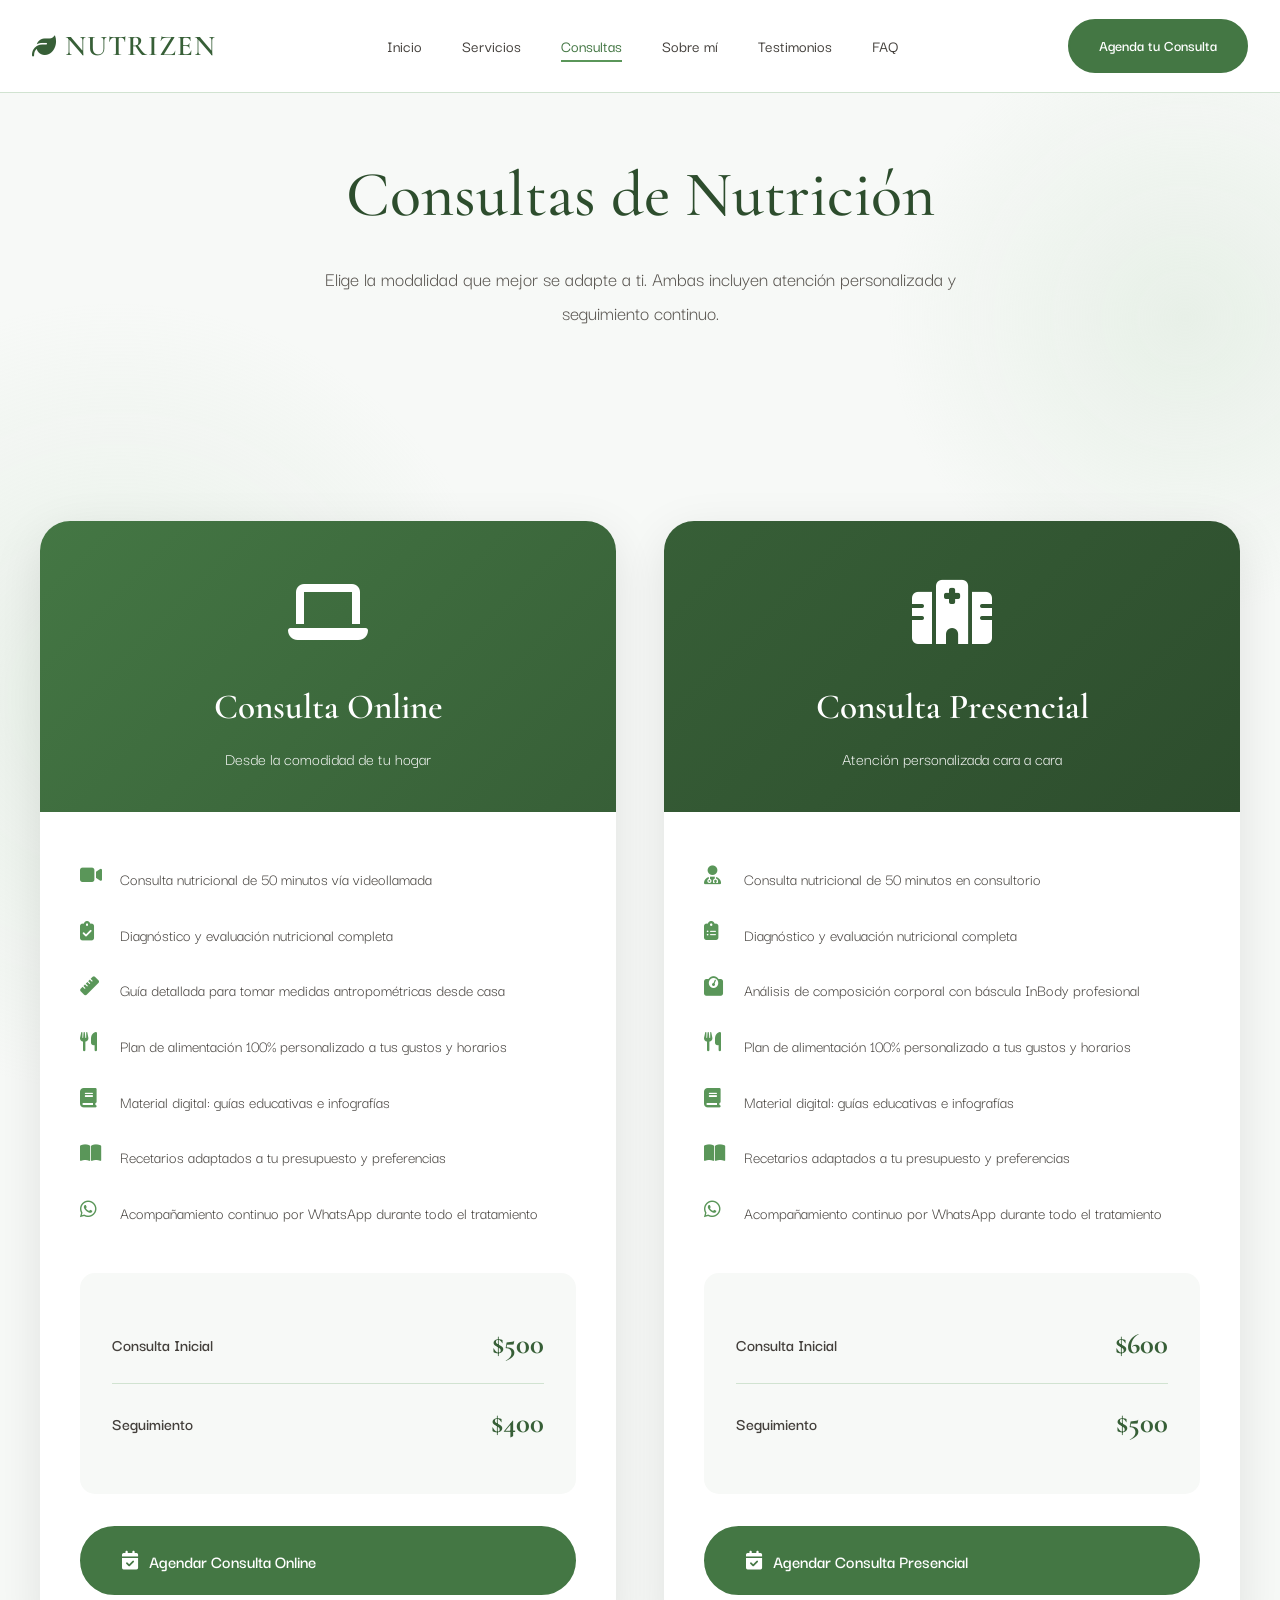
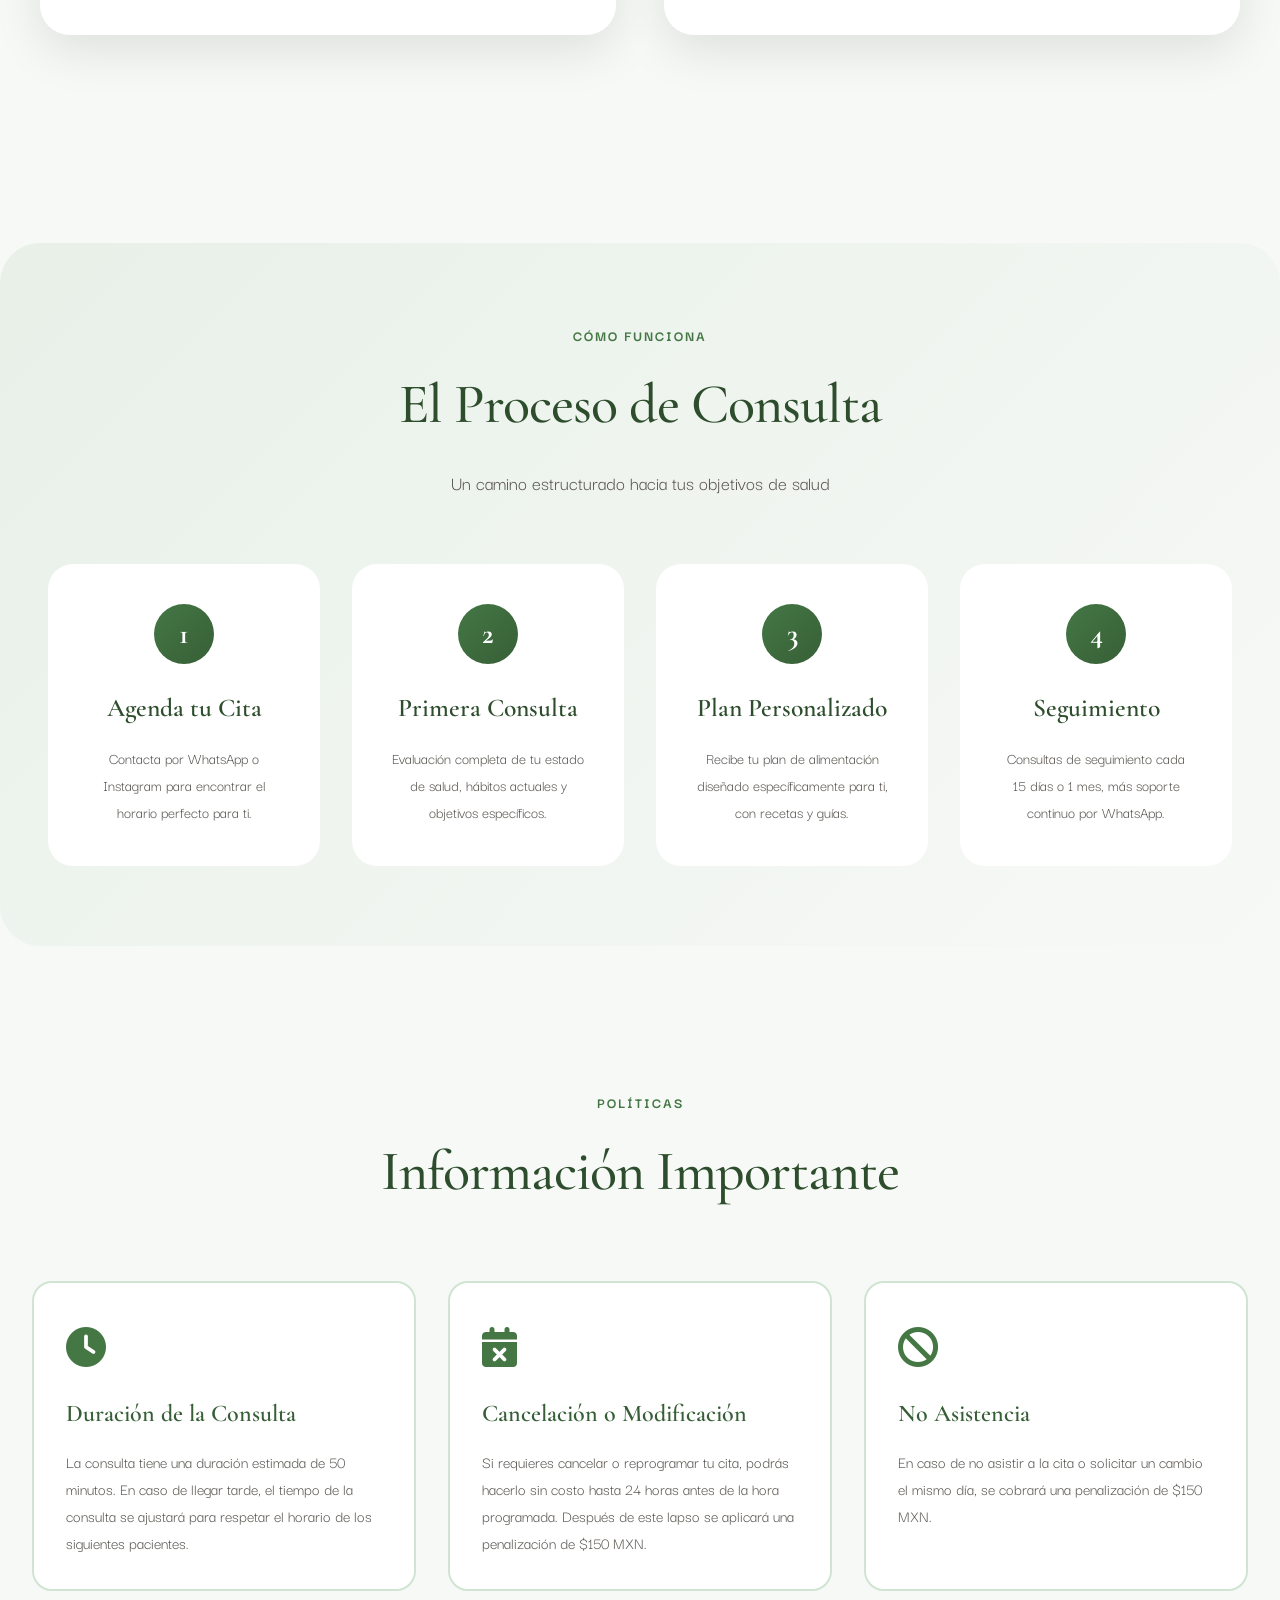
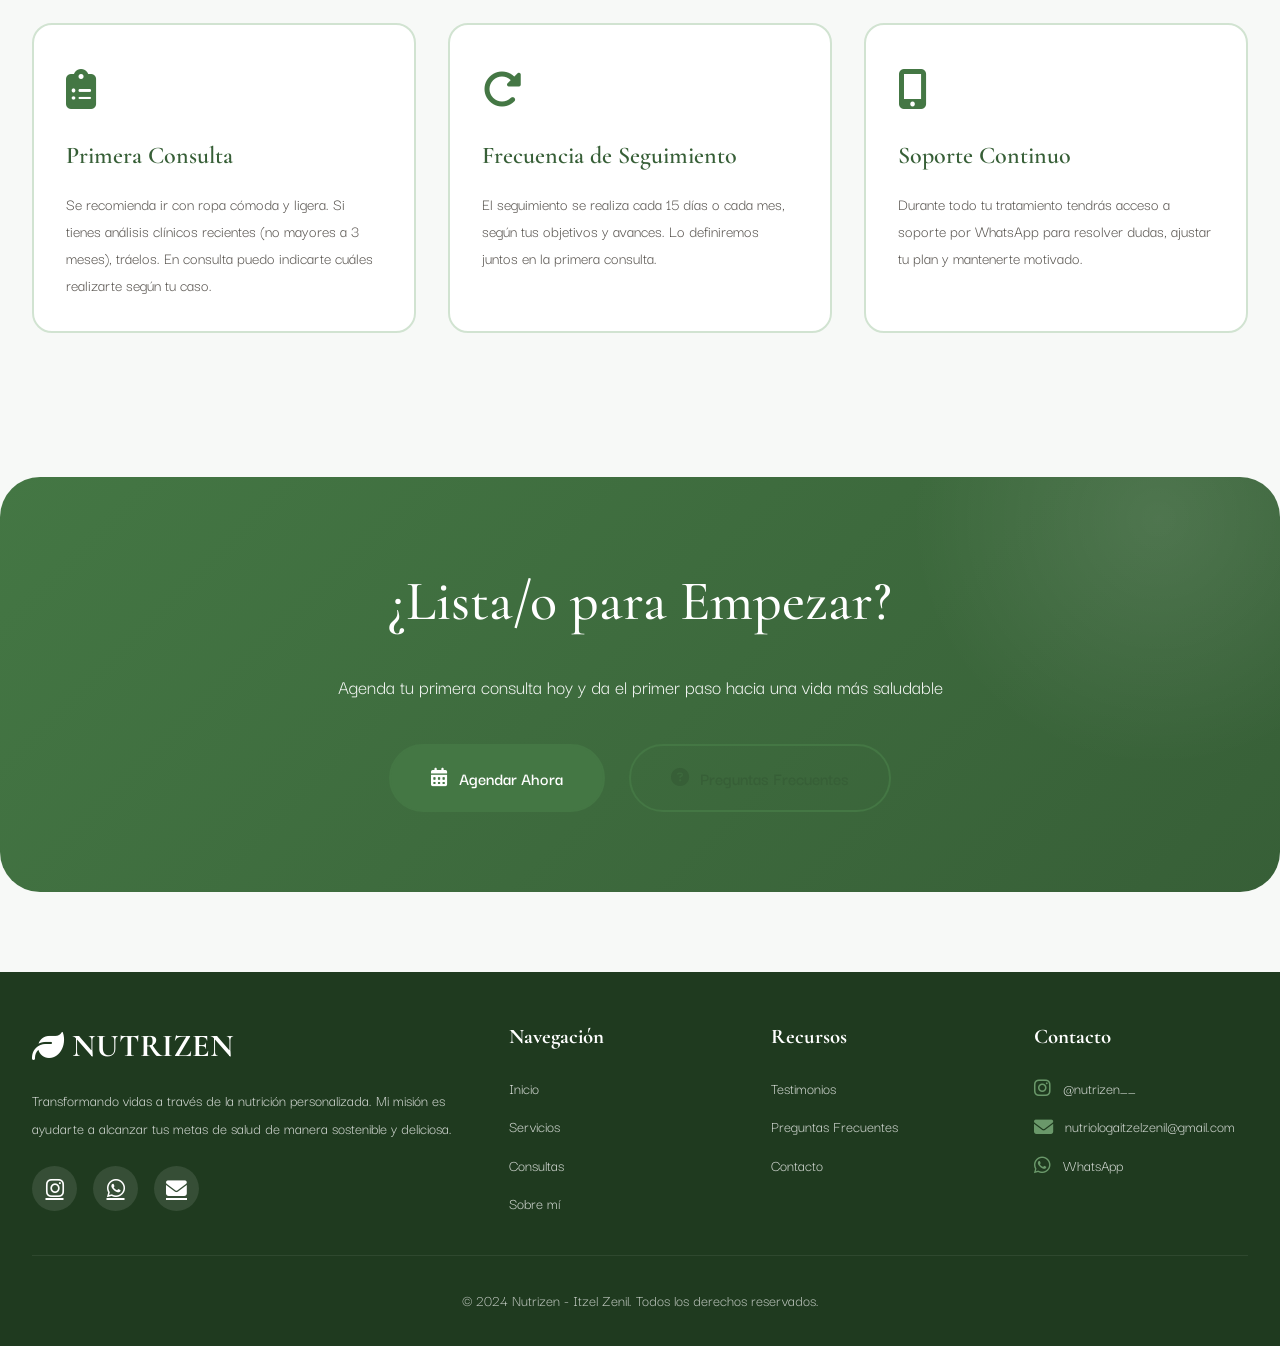
==== consultas.html @ d1079b8c "First commit (dev)" ====
<!DOCTYPE html>
<html lang="es">
<head>
    <meta charset="UTF-8">
    <meta name="viewport" content="width=device-width, initial-scale=1.0">
    <title>Consultas | Nutrizen - Itzel Zenil</title>
    <meta name="description" content="Consultas de nutrición online y presenciales. Planes personalizados con seguimiento continuo.">
    <link rel="preconnect" href="https://fonts.googleapis.com">
    <link rel="preconnect" href="https://fonts.gstatic.com" crossorigin>
    <link href="https://fonts.googleapis.com/css2?family=Cormorant+Garamond:wght@300;400;500;600;700&family=Darker+Grotesque:wght@300;400;500;600;700&display=swap" rel="stylesheet">
    <link rel="stylesheet" href="https://cdnjs.cloudflare.com/ajax/libs/font-awesome/6.4.0/css/all.min.css">
    <link rel="stylesheet" href="css/styles.css">
    <link rel="stylesheet" href="css/consultas.css">
</head>
<body>
    <div class="bg-decoration"></div>
    
    <header>
        <nav>
            <div class="logo">
                <i class="fas fa-leaf"></i>
                NUTRIZEN
            </div>
            <div class="menu-toggle" onclick="toggleMenu()">
                <span></span>
                <span></span>
                <span></span>
            </div>
            <ul class="nav-links" id="navLinks">
                <li><a href="index.html">Inicio</a></li>
                <li><a href="servicios.html">Servicios</a></li>
                <li><a href="consultas.html" class="active">Consultas</a></li>
                <li><a href="sobre-mi.html">Sobre mí</a></li>
                <li><a href="testimonios.html">Testimonios</a></li>
                <li><a href="faq.html">FAQ</a></li>
            </ul>
            <a href="contacto.html" class="cta-button">Agenda tu Consulta</a>
        </nav>
    </header>
    
    <main>
        <div class="page-header">
            <h1>Consultas de Nutrición</h1>
            <p>Elige la modalidad que mejor se adapte a ti. Ambas incluyen atención personalizada y seguimiento continuo.</p>
        </div>
        
        <section>
            <div class="consultation-types">
                <!-- Online Consultation -->
                <div class="consultation-card">
                    <div class="consultation-header">
                        <div class="consultation-icon">
                            <i class="fas fa-laptop"></i>
                        </div>
                        <h3>Consulta Online</h3>
                        <p class="consultation-tagline">Desde la comodidad de tu hogar</p>
                    </div>
                    <div class="consultation-body">
                        <ul class="consultation-features">
                            <li><i class="fas fa-video"></i> Consulta nutricional de 50 minutos vía videollamada</li>
                            <li><i class="fas fa-clipboard-check"></i> Diagnóstico y evaluación nutricional completa</li>
                            <li><i class="fas fa-ruler"></i> Guía detallada para tomar medidas antropométricas desde casa</li>
                            <li><i class="fas fa-utensils"></i> Plan de alimentación 100% personalizado a tus gustos y horarios</li>
                            <li><i class="fas fa-book"></i> Material digital: guías educativas e infografías</li>
                            <li><i class="fas fa-book-open"></i> Recetarios adaptados a tu presupuesto y preferencias</li>
                            <li><i class="fab fa-whatsapp"></i> Acompañamiento continuo por WhatsApp durante todo el tratamiento</li>
                        </ul>
                        
                        <div class="pricing-section">
                            <div class="pricing-item">
                                <span class="pricing-label">Consulta Inicial</span>
                                <span class="pricing-amount">$500</span>
                            </div>
                            <div class="pricing-item">
                                <span class="pricing-label">Seguimiento</span>
                                <span class="pricing-amount">$400</span>
                            </div>
                        </div>
                        
                        <a href="contacto.html" class="primary-cta consultation-cta">
                            <i class="fas fa-calendar-check"></i>
                            Agendar Consulta Online
                        </a>
                    </div>
                </div>
                
                <!-- Presencial Consultation -->
                <div class="consultation-card">
                    <div class="consultation-header consultation-header-dark">
                        <div class="consultation-icon">
                            <i class="fas fa-hospital"></i>
                        </div>
                        <h3>Consulta Presencial</h3>
                        <p class="consultation-tagline">Atención personalizada cara a cara</p>
                    </div>
                    <div class="consultation-body">
                        <ul class="consultation-features">
                            <li><i class="fas fa-user-md"></i> Consulta nutricional de 50 minutos en consultorio</li>
                            <li><i class="fas fa-clipboard-list"></i> Diagnóstico y evaluación nutricional completa</li>
                            <li><i class="fas fa-weight-scale"></i> Análisis de composición corporal con báscula InBody profesional</li>
                            <li><i class="fas fa-utensils"></i> Plan de alimentación 100% personalizado a tus gustos y horarios</li>
                            <li><i class="fas fa-book"></i> Material digital: guías educativas e infografías</li>
                            <li><i class="fas fa-book-open"></i> Recetarios adaptados a tu presupuesto y preferencias</li>
                            <li><i class="fab fa-whatsapp"></i> Acompañamiento continuo por WhatsApp durante todo el tratamiento</li>
                        </ul>
                        
                        <div class="pricing-section">
                            <div class="pricing-item">
                                <span class="pricing-label">Consulta Inicial</span>
                                <span class="pricing-amount">$600</span>
                            </div>
                            <div class="pricing-item">
                                <span class="pricing-label">Seguimiento</span>
                                <span class="pricing-amount">$500</span>
                            </div>
                        </div>
                        
                        <a href="contacto.html" class="primary-cta consultation-cta">
                            <i class="fas fa-calendar-check"></i>
                            Agendar Consulta Presencial
                        </a>
                    </div>
                </div>
            </div>
        </section>
        
        <!-- Process Section -->
        <section class="process-section">
            <div class="section-header">
                <div class="section-label">Cómo Funciona</div>
                <h2 class="section-title">El Proceso de Consulta</h2>
                <p class="section-description">Un camino estructurado hacia tus objetivos de salud</p>
            </div>
            
            <div class="process-steps">
                <div class="process-step">
                    <div class="step-number">1</div>
                    <h4>Agenda tu Cita</h4>
                    <p>Contacta por WhatsApp o Instagram para encontrar el horario perfecto para ti.</p>
                </div>
                
                <div class="process-step">
                    <div class="step-number">2</div>
                    <h4>Primera Consulta</h4>
                    <p>Evaluación completa de tu estado de salud, hábitos actuales y objetivos específicos.</p>
                </div>
                
                <div class="process-step">
                    <div class="step-number">3</div>
                    <h4>Plan Personalizado</h4>
                    <p>Recibe tu plan de alimentación diseñado específicamente para ti, con recetas y guías.</p>
                </div>
                
                <div class="process-step">
                    <div class="step-number">4</div>
                    <h4>Seguimiento</h4>
                    <p>Consultas de seguimiento cada 15 días o 1 mes, más soporte continuo por WhatsApp.</p>
                </div>
            </div>
        </section>
        
        <!-- Policies Section -->
        <section>
            <div class="section-header">
                <div class="section-label">Políticas</div>
                <h2 class="section-title">Información Importante</h2>
            </div>
            
            <div class="policies-grid">
                <div class="policy-card">
                    <div class="policy-icon">
                        <i class="fas fa-clock"></i>
                    </div>
                    <h4>Duración de la Consulta</h4>
                    <p>La consulta tiene una duración estimada de 50 minutos. En caso de llegar tarde, el tiempo de la consulta se ajustará para respetar el horario de los siguientes pacientes.</p>
                </div>
                
                <div class="policy-card">
                    <div class="policy-icon">
                        <i class="fas fa-calendar-times"></i>
                    </div>
                    <h4>Cancelación o Modificación</h4>
                    <p>Si requieres cancelar o reprogramar tu cita, podrás hacerlo sin costo hasta 24 horas antes de la hora programada. Después de este lapso se aplicará una penalización de $150 MXN.</p>
                </div>
                
                <div class="policy-card">
                    <div class="policy-icon">
                        <i class="fas fa-ban"></i>
                    </div>
                    <h4>No Asistencia</h4>
                    <p>En caso de no asistir a la cita o solicitar un cambio el mismo día, se cobrará una penalización de $150 MXN.</p>
                </div>
                
                <div class="policy-card">
                    <div class="policy-icon">
                        <i class="fas fa-clipboard-list"></i>
                    </div>
                    <h4>Primera Consulta</h4>
                    <p>Se recomienda ir con ropa cómoda y ligera. Si tienes análisis clínicos recientes (no mayores a 3 meses), tráelos. En consulta puedo indicarte cuáles realizarte según tu caso.</p>
                </div>
                
                <div class="policy-card">
                    <div class="policy-icon">
                        <i class="fas fa-redo-alt"></i>
                    </div>
                    <h4>Frecuencia de Seguimiento</h4>
                    <p>El seguimiento se realiza cada 15 días o cada mes, según tus objetivos y avances. Lo definiremos juntos en la primera consulta.</p>
                </div>
                
                <div class="policy-card">
                    <div class="policy-icon">
                        <i class="fas fa-mobile-alt"></i>
                    </div>
                    <h4>Soporte Continuo</h4>
                    <p>Durante todo tu tratamiento tendrás acceso a soporte por WhatsApp para resolver dudas, ajustar tu plan y mantenerte motivado.</p>
                </div>
            </div>
        </section>
        
        <section class="cta-section">
            <div class="cta-content">
                <h2>¿Lista/o para Empezar?</h2>
                <p>Agenda tu primera consulta hoy y da el primer paso hacia una vida más saludable</p>
                <div class="cta-buttons">
                    <a href="contacto.html" class="primary-cta">
                        <i class="fas fa-calendar-alt"></i>
                        Agendar Ahora
                    </a>
                    <a href="faq.html" class="secondary-cta secondary-cta-white">
                        <i class="fas fa-question-circle"></i>
                        Preguntas Frecuentes
                    </a>
                </div>
            </div>
        </section>
    </main>
    
    <footer>
        <div class="footer-content">
            <div class="footer-about">
                <h3>
                    <i class="fas fa-leaf"></i>
                    NUTRIZEN
                </h3>
                <p>Transformando vidas a través de la nutrición personalizada. Mi misión es ayudarte a alcanzar tus metas de salud de manera sostenible y deliciosa.</p>
                <div class="footer-social">
                    <a href="https://instagram.com/nutrizen__" target="_blank" aria-label="Instagram">
                        <i class="fab fa-instagram"></i>
                    </a>
                    <a href="https://wa.me/529999999999" target="_blank" aria-label="WhatsApp">
                        <i class="fab fa-whatsapp"></i>
                    </a>
                    <a href="mailto:nutriologaitzelzenil@gmail.com" aria-label="Email">
                        <i class="fas fa-envelope"></i>
                    </a>
                </div>
            </div>
            
            <div class="footer-links">
                <h4>Navegación</h4>
                <ul>
                    <li><a href="index.html">Inicio</a></li>
                    <li><a href="servicios.html">Servicios</a></li>
                    <li><a href="consultas.html">Consultas</a></li>
                    <li><a href="sobre-mi.html">Sobre mí</a></li>
                </ul>
            </div>
            
            <div class="footer-links">
                <h4>Recursos</h4>
                <ul>
                    <li><a href="testimonios.html">Testimonios</a></li>
                    <li><a href="faq.html">Preguntas Frecuentes</a></li>
                    <li><a href="contacto.html">Contacto</a></li>
                </ul>
            </div>
            
            <div class="footer-contact">
                <h4>Contacto</h4>
                <ul>
                    <li>
                        <i class="fab fa-instagram"></i>
                        <span>@nutrizen__</span>
                    </li>
                    <li>
                        <i class="fas fa-envelope"></i>
                        <span>nutriologaitzelzenil@gmail.com</span>
                    </li>
                    <li>
                        <i class="fab fa-whatsapp"></i>
                        <span>WhatsApp</span>
                    </li>
                </ul>
            </div>
        </div>
        
        <div class="footer-bottom">
            <p>&copy; 2024 Nutrizen - Itzel Zenil. Todos los derechos reservados.</p>
        </div>
    </footer>
    
    <script src="js/script.js"></script>
</body>
</html>
---- css/styles.css ----
:root {
    --sage-50: #f7f9f7;
    --sage-100: #e8f0e8;
    --sage-200: #d1e3d1;
    --sage-300: #a8caa8;
    --sage-400: #7db07d;
    --sage-500: #5a9659;
    --sage-600: #447744;
    --sage-700: #375f37;
    --sage-800: #2d4d2d;
    --sage-900: #1f3a1f;
    
    --peach-100: #fff5f0;
    --peach-200: #ffe4d9;
    --peach-300: #ffc9b3;
    --peach-400: #ff9d7d;
    --peach-500: #ff7a52;
    
    --neutral-50: #fafaf9;
    --neutral-100: #f5f5f4;
    --neutral-200: #e7e5e4;
    --neutral-300: #d6d3d1;
    --neutral-400: #a8a29e;
    --neutral-500: #78716c;
    --neutral-600: #57534e;
    --neutral-700: #44403c;
    --neutral-800: #292524;
    --neutral-900: #1c1917;
    
    --font-display: 'Cormorant Garamond', serif;
    --font-body: 'Darker Grotesque', sans-serif;
}

* {
    margin: 0;
    padding: 0;
    box-sizing: border-box;
}

html {
    scroll-behavior: smooth;
}

body {
    font-family: var(--font-body);
    color: var(--neutral-800);
    background: var(--sage-50);
    line-height: 1.6;
    overflow-x: hidden;
}

/* Animated background decoration */
.bg-decoration {
    position: fixed;
    width: 120%;
    height: 120%;
    top: -10%;
    left: -10%;
    z-index: -1;
    opacity: 0.4;
    pointer-events: none;
}

.bg-decoration::before,
.bg-decoration::after {
    content: '';
    position: absolute;
    border-radius: 50%;
    background: radial-gradient(circle, var(--sage-200) 0%, transparent 70%);
    animation: float 20s ease-in-out infinite;
}

.bg-decoration::before {
    width: 600px;
    height: 600px;
    top: 10%;
    right: -5%;
    animation-delay: 0s;
}

.bg-decoration::after {
    width: 800px;
    height: 800px;
    bottom: -10%;
    left: -10%;
    animation-delay: 10s;
}

@keyframes float {
    0%, 100% { transform: translate(0, 0) scale(1); }
    33% { transform: translate(50px, -50px) scale(1.1); }
    66% { transform: translate(-30px, 30px) scale(0.9); }
}

/* Header */
header {
    position: fixed;
    top: 0;
    width: 100%;
    background: rgba(255, 255, 255, 0.95);
    backdrop-filter: blur(10px);
    z-index: 1000;
    border-bottom: 1px solid var(--sage-200);
    animation: slideDown 0s ease-out;
}

@keyframes slideDown {
    from { transform: translateY(-100%); }
    to { transform: translateY(0); }
}

nav {
    max-width: 1400px;
    margin: 0 auto;
    display: flex;
    justify-content: space-between;
    align-items: center;
    padding: 1.2rem 2rem;
}

.logo {
    font-family: var(--font-display);
    font-size: 1.8rem;
    font-weight: 600;
    color: var(--sage-700);
    letter-spacing: 1px;
    display: flex;
    align-items: center;
    gap: 0.5rem;
}

.logo i {
    font-size: 1.5rem;
}

.nav-links {
    display: flex;
    gap: 2.5rem;
    list-style: none;
}

.nav-links a {
    text-decoration: none;
    color: var(--neutral-700);
    font-weight: 500;
    font-size: 1.05rem;
    transition: color 0.3s ease;
    position: relative;
}

.nav-links a.active,
.nav-links a:hover {
    color: var(--sage-600);
}

.nav-links a::after {
    content: '';
    position: absolute;
    bottom: -5px;
    left: 0;
    width: 0;
    height: 2px;
    background: var(--sage-500);
    transition: width 0.3s ease;
}

.nav-links a.active::after,
.nav-links a:hover::after {
    width: 100%;
}

.cta-button {
    background: var(--sage-600);
    color: white;
    padding: 0.75rem 1.8rem;
    border-radius: 50px;
    text-decoration: none;
    font-weight: 600;
    transition: all 0.3s ease;
    font-size: 1rem;
    border: 2px solid var(--sage-600);
}

.cta-button:hover {
    background: var(--sage-700);
    border-color: var(--sage-700);
    transform: translateY(-2px);
    box-shadow: 0 8px 20px rgba(90, 150, 89, 0.3);
}

/* Mobile menu */
.menu-toggle {
    display: none;
    flex-direction: column;
    cursor: pointer;
    gap: 5px;
}

.menu-toggle span {
    width: 25px;
    height: 3px;
    background: var(--sage-700);
    transition: all 0.3s ease;
    border-radius: 3px;
}

/* Hero Section */
.hero {
    margin-top: 80px;
    padding: 5rem 2rem 4rem;
    max-width: 1400px;
    margin-left: auto;
    margin-right: auto;
    display: grid;
    grid-template-columns: 1fr 1fr;
    gap: 4rem;
    align-items: center;
    min-height: 85vh;
    animation: fadeIn 1s ease-out;
}

@keyframes fadeIn {
    from { opacity: 0; transform: translateY(20px); }
    to { opacity: 1; transform: translateY(0); }
}

.hero-content h1 {
    font-family: var(--font-display);
    font-size: 4.5rem;
    font-weight: 500;
    color: var(--sage-800);
    line-height: 1.1;
    margin-bottom: 1.5rem;
    letter-spacing: -1px;
    animation: slideUp 0.8s ease-out 0.2s both;
}

@keyframes slideUp {
    from { opacity: 0; transform: translateY(30px); }
    to { opacity: 1; transform: translateY(0); }
}

.hero-subtitle {
    font-size: 1.5rem;
    color: var(--neutral-600);
    margin-bottom: 1rem;
    font-weight: 400;
    animation: slideUp 0.8s ease-out 0.4s both;
}

.hero-description {
    font-size: 1.25rem;
    color: var(--neutral-600);
    margin-bottom: 2.5rem;
    line-height: 1.7;
    animation: slideUp 0.8s ease-out 0.6s both;
}

.hero-cta-group {
    display: flex;
    gap: 1.5rem;
    animation: slideUp 0.8s ease-out 0.8s both;
}

.primary-cta {
    background: var(--sage-600);
    color: white;
    padding: 1.1rem 2.5rem;
    border-radius: 50px;
    text-decoration: none;
    font-weight: 600;
    font-size: 1.15rem;
    transition: all 0.3s ease;
    display: inline-flex;
    align-items: center;
    gap: 0.7rem;
    border: 2px solid var(--sage-600);
}

.primary-cta:hover {
    background: var(--sage-700);
    transform: translateY(-3px);
    box-shadow: 0 10px 30px rgba(90, 150, 89, 0.4);
}

.secondary-cta {
    background: transparent;
    color: var(--sage-700);
    padding: 1.1rem 2.5rem;
    border-radius: 50px;
    text-decoration: none;
    font-weight: 600;
    font-size: 1.15rem;
    transition: all 0.3s ease;
    border: 2px solid var(--sage-600);
    display: inline-flex;
    align-items: center;
    gap: 0.7rem;
}

.secondary-cta:hover {
    background: var(--sage-50);
    transform: translateY(-3px);
}

.hero-image {
    position: relative;
    animation: slideUp 0.8s ease-out 0.4s both;
}

.hero-image-wrapper {
    position: relative;
    border-radius: 300px 300px 20px 20px;
    overflow: hidden;
    box-shadow: 0 30px 60px rgba(0, 0, 0, 0.15);
    border: 8px solid var(--sage-100);
}

.hero-image img {
    width: 100%;
    height: auto;
    display: block;
}

.floating-badge {
    position: absolute;
    bottom: 30px;
    right: -20px;
    background: white;
    padding: 1.5rem 2rem;
    border-radius: 20px;
    box-shadow: 0 15px 40px rgba(0, 0, 0, 0.2);
    animation: floatBadge 3s ease-in-out infinite;
    text-align: center;
}

@keyframes floatBadge {
    0%, 100% { transform: translateY(0); }
    50% { transform: translateY(-10px); }
}

.badge-icon {
    font-size: 2rem;
    color: var(--peach-400);
    margin-bottom: 0.5rem;
}

.floating-badge h3 {
    font-family: var(--font-display);
    font-size: 2rem;
    color: var(--sage-700);
    margin-bottom: 0.3rem;
}

.floating-badge p {
    color: var(--neutral-600);
    font-size: 1rem;
}

/* Stats Section */
.stats {
    background: white;
    padding: 3rem 2rem;
    margin: 4rem auto;
    max-width: 1400px;
    border-radius: 30px;
    box-shadow: 0 10px 40px rgba(0, 0, 0, 0.08);
}

.stats-grid {
    display: grid;
    grid-template-columns: repeat(auto-fit, minmax(250px, 1fr));
    gap: 3rem;
    text-align: center;
}

.stat-item {
    display: flex;
    flex-direction: column;
    align-items: center;
}

.stat-icon {
    font-size: 3rem;
    color: var(--sage-500);
    margin-bottom: 1rem;
}

.stat-item h3 {
    font-family: var(--font-display);
    font-size: 3.5rem;
    color: var(--sage-600);
    margin-bottom: 0.5rem;
    font-weight: 600;
}

.stat-item p {
    font-size: 1.15rem;
    color: var(--neutral-600);
    font-weight: 500;
}

/* Section styles */
section {
    padding: 5rem 2rem;
    max-width: 1400px;
    margin: 0 auto;
}

.section-header {
    text-align: center;
    margin-bottom: 4rem;
    animation: fadeIn 0.2s ease-out;
}

.section-label {
    font-size: 0.95rem;
    color: var(--sage-600);
    text-transform: uppercase;
    letter-spacing: 2px;
    font-weight: 700;
    margin-bottom: 0.8rem;
}

.section-title {
    font-family: var(--font-display);
    font-size: 3.5rem;
    color: var(--sage-800);
    margin-bottom: 1rem;
    font-weight: 500;
    letter-spacing: -1px;
}

.section-description {
    font-size: 1.25rem;
    color: var(--neutral-600);
    max-width: 700px;
    margin: 0 auto;
    line-height: 1.7;
}

/* Features Grid */
.features-grid {
    display: grid;
    grid-template-columns: repeat(auto-fit, minmax(280px, 1fr));
    gap: 2.5rem;
}

.feature-card {
    background: white;
    padding: 2.5rem;
    border-radius: 25px;
    text-align: center;
    transition: all 0.4s ease;
    border: 2px solid var(--sage-100);
}

.feature-card:hover {
    transform: translateY(-8px);
    box-shadow: 0 20px 50px rgba(0, 0, 0, 0.12);
    border-color: var(--sage-300);
}

.feature-icon {
    font-size: 3.5rem;
    color: var(--sage-600);
    margin-bottom: 1.5rem;
}

.feature-card h3 {
    font-family: var(--font-display);
    font-size: 1.8rem;
    color: var(--sage-800);
    margin-bottom: 1rem;
    font-weight: 600;
}

.feature-card p {
    color: var(--neutral-600);
    font-size: 1.1rem;
    line-height: 1.7;
}

/* Services Preview */
.services-preview {
    background: linear-gradient(135deg, var(--sage-100) 0%, var(--sage-50) 100%);
    border-radius: 40px;
    padding: 5rem 3rem;
    margin: 4rem auto;
}

.services-grid-preview {
    display: grid;
    grid-template-columns: repeat(auto-fit, minmax(280px, 1fr));
    gap: 2rem;
    margin-top: 3rem;
}

.service-preview-card {
    background: white;
    padding: 2.5rem;
    border-radius: 25px;
    text-decoration: none;
    color: inherit;
    transition: all 0.4s ease;
    position: relative;
    border: 2px solid transparent;
}

.service-preview-card:hover {
    transform: translateY(-8px);
    box-shadow: 0 20px 50px rgba(0, 0, 0, 0.12);
    border-color: var(--sage-300);
}

.service-preview-icon {
    font-size: 3.5rem;
    color: var(--sage-600);
    margin-bottom: 1.5rem;
}

.service-preview-card h3 {
    font-family: var(--font-display);
    font-size: 1.8rem;
    color: var(--sage-800);
    margin-bottom: 1rem;
    font-weight: 600;
}

.service-preview-card p {
    color: var(--neutral-600);
    font-size: 1.05rem;
    line-height: 1.6;
    margin-bottom: 1rem;
}

.link-arrow {
    display: inline-flex;
    align-items: center;
    color: var(--sage-600);
    font-size: 1.2rem;
    transition: transform 0.3s ease;
}

.service-preview-card:hover .link-arrow {
    transform: translateX(5px);
}

/* Testimonials */
.testimonials-grid-preview {
    display: grid;
    grid-template-columns: repeat(auto-fit, minmax(350px, 1fr));
    gap: 2.5rem;
    margin-top: 3rem;
}

.testimonial-card {
    background: white;
    padding: 2.5rem;
    border-radius: 25px;
    box-shadow: 0 10px 40px rgba(0, 0, 0, 0.08);
    position: relative;
    transition: all 0.3s ease;
}

.testimonial-card:hover {
    transform: translateY(-5px);
    box-shadow: 0 15px 50px rgba(0, 0, 0, 0.12);
}

.quote-icon {
    font-size: 3rem;
    color: var(--sage-200);
    line-height: 1;
    margin-bottom: 1rem;
}

.testimonial-text {
    font-size: 1.15rem;
    color: var(--neutral-700);
    line-height: 1.7;
    margin-bottom: 1.5rem;
    font-style: italic;
}

.testimonial-author {
    display: flex;
    align-items: center;
    gap: 1rem;
}

.author-avatar {
    width: 50px;
    height: 50px;
    border-radius: 50%;
    background: linear-gradient(135deg, var(--sage-400), var(--sage-600));
    display: flex;
    align-items: center;
    justify-content: center;
    color: white;
    font-weight: 700;
    font-size: 1.3rem;
}

.author-info p {
    font-weight: 600;
    color: var(--sage-700);
}

.rating {
    color: #FFB800;
    font-size: 1rem;
    margin-top: 0.3rem;
}

/* CTA Section */
.cta-section {
    background: linear-gradient(135deg, var(--sage-600) 0%, var(--sage-700) 100%);
    color: white;
    border-radius: 40px;
    padding: 5rem 3rem;
    margin: 4rem auto;
    text-align: center;
    position: relative;
    overflow: hidden;
}

.cta-section::before {
    content: '';
    position: absolute;
    top: -50%;
    right: -10%;
    width: 500px;
    height: 500px;
    background: radial-gradient(circle, rgba(255,255,255,0.1) 0%, transparent 70%);
    border-radius: 50%;
    animation: pulse 4s ease-in-out infinite;
}

@keyframes pulse {
    0%, 100% { transform: scale(1); opacity: 0.5; }
    50% { transform: scale(1.1); opacity: 0.8; }
}

.cta-content {
    position: relative;
    z-index: 1;
}

.cta-content h2 {
    font-family: var(--font-display);
    font-size: 3.5rem;
    margin-bottom: 1.5rem;
    font-weight: 500;
}

.cta-content p {
    font-size: 1.3rem;
    margin-bottom: 2.5rem;
    opacity: 0.95;
}

.cta-buttons {
    display: flex;
    gap: 1.5rem;
    justify-content: center;
    flex-wrap: wrap;
}

/* Footer */
footer {
    background: var(--sage-900);
    color: white;
    padding: 3rem 2rem 2rem;
    margin-top: 5rem;
}

.footer-content {
    max-width: 1400px;
    margin: 0 auto;
    display: grid;
    grid-template-columns: 2fr 1fr 1fr 1fr;
    gap: 3rem;
    margin-bottom: 2rem;
}

.footer-about h3 {
    font-family: var(--font-display);
    font-size: 2rem;
    margin-bottom: 1rem;
    display: flex;
    align-items: center;
    gap: 0.5rem;
}

.footer-about p {
    opacity: 0.8;
    line-height: 1.7;
    margin-bottom: 1.5rem;
}

.footer-social {
    display: flex;
    gap: 1rem;
}

.footer-social a {
    width: 45px;
    height: 45px;
    border-radius: 50%;
    background: rgba(255, 255, 255, 0.1);
    display: flex;
    align-items: center;
    justify-content: center;
    color: white;
    font-size: 1.3rem;
    transition: all 0.3s ease;
}

.footer-social a:hover {
    background: var(--sage-600);
    transform: translateY(-3px);
}

.footer-links h4,
.footer-contact h4 {
    font-family: var(--font-display);
    font-size: 1.3rem;
    margin-bottom: 1rem;
}

.footer-links ul,
.footer-contact ul {
    list-style: none;
}

.footer-links a {
    color: white;
    text-decoration: none;
    opacity: 0.8;
    transition: opacity 0.3s ease;
    display: block;
    padding: 0.4rem 0;
}

.footer-links a:hover {
    opacity: 1;
}

.footer-contact ul li {
    display: flex;
    align-items: center;
    gap: 0.8rem;
    padding: 0.4rem 0;
    opacity: 0.8;
}

.footer-contact ul li i {
    font-size: 1.2rem;
    color: var(--sage-400);
}

.footer-bottom {
    max-width: 1400px;
    margin: 0 auto;
    padding-top: 2rem;
    border-top: 1px solid rgba(255, 255, 255, 0.1);
    text-align: center;
    opacity: 0.7;
}

/* Page Header (for internal pages) */
.page-header {
    margin-top: 80px;
    padding: 4rem 2rem 3rem;
    max-width: 1400px;
    margin-left: auto;
    margin-right: auto;
    text-align: center;
}

.page-header h1 {
    font-family: var(--font-display);
    font-size: 4rem;
    color: var(--sage-800);
    margin-bottom: 1rem;
    font-weight: 500;
}

.page-header p {
    font-size: 1.3rem;
    color: var(--neutral-600);
    max-width: 700px;
    margin: 0 auto;
}

/* Responsive */
@media (max-width: 1024px) {
    .hero {
        grid-template-columns: 1fr;
        gap: 3rem;
        text-align: center;
    }
    
    .hero-content h1 {
        font-size: 3.5rem;
    }
    
    .hero-cta-group {
        justify-content: center;
    }
    
    .footer-content {
        grid-template-columns: 1fr 1fr;
    }
}

@media (max-width: 768px) {
    nav {
        padding: 1rem;
    }
    
    .nav-links {
        display: none;
        position: absolute;
        top: 100%;
        left: 0;
        right: 0;
        background: white;
        flex-direction: column;
        padding: 2rem;
        box-shadow: 0 10px 30px rgba(0, 0, 0, 0.1);
        gap: 1rem;
    }
    
    .nav-links.active {
        display: flex;
    }
    
    .menu-toggle {
        display: flex;
    }
    
    .cta-button {
        display: none;
    }
    
    .hero-content h1 {
        font-size: 2.8rem;
    }
    
    .section-title {
        font-size: 2.5rem;
    }
    
    .page-header h1 {
        font-size: 2.8rem;
    }
    
    .hero-cta-group,
    .cta-buttons {
        flex-direction: column;
    }
    
    .services-grid-preview,
    .testimonials-grid-preview,
    .features-grid {
        grid-template-columns: 1fr;
    }
    
    .floating-badge {
        right: 50%;
        transform: translateX(50%);
    }
    
    .footer-content {
        grid-template-columns: 1fr;
    }
    
    .cta-content h2 {
        font-size: 2.5rem;
    }
}
---- css/consultas.css ----
/* ============================================
   CONSULTAS PAGE STYLES
   ============================================ */

/* Consultation Types Grid */
.consultation-types {
    display: grid;
    grid-template-columns: repeat(auto-fit, minmax(450px, 1fr));
    gap: 3rem;
    margin: 4rem auto;
    max-width: 1200px;
}

/* Consultation Cards */
.consultation-card {
    background: white;
    border-radius: 30px;
    overflow: hidden;
    box-shadow: 0 15px 50px rgba(0, 0, 0, 0.1);
    transition: all 0.4s ease;
}

.consultation-card:hover {
    transform: translateY(-8px);
    box-shadow: 0 20px 60px rgba(0, 0, 0, 0.15);
}

/* Consultation Header */
.consultation-header {
    background: linear-gradient(135deg, var(--sage-600) 0%, var(--sage-700) 100%);
    color: white;
    padding: 2.5rem;
    text-align: center;
}

.consultation-header-dark {
    background: linear-gradient(135deg, var(--sage-700) 0%, var(--sage-800) 100%);
}

.consultation-icon {
    font-size: 4rem;
    margin-bottom: 1rem;
}

.consultation-header h3 {
    font-family: var(--font-display);
    font-size: 2.2rem;
    margin-bottom: 0.5rem;
    font-weight: 600;
}

.consultation-tagline {
    font-size: 1.1rem;
    opacity: 0.95;
}

/* Consultation Body */
.consultation-body {
    padding: 2.5rem;
}

.consultation-features {
    list-style: none;
    margin-bottom: 2rem;
}

.consultation-features li {
    padding: 0.9rem 0;
    font-size: 1.05rem;
    color: var(--neutral-700);
    position: relative;
    padding-left: 2.5rem;
    line-height: 1.6;
}

.consultation-features li i {
    position: absolute;
    left: 0;
    color: var(--sage-500);
    font-size: 1.2rem;
}

/* Pricing Section */
.pricing-section {
    background: var(--sage-50);
    padding: 2rem;
    border-radius: 15px;
    margin-top: 1.5rem;
}

.pricing-item {
    display: flex;
    justify-content: space-between;
    align-items: center;
    padding: 1rem 0;
    border-bottom: 1px solid var(--sage-200);
}

.pricing-item:last-child {
    border-bottom: none;
}

.pricing-label {
    font-weight: 600;
    color: var(--neutral-700);
    font-size: 1.1rem;
}

.pricing-amount {
    font-family: var(--font-display);
    font-size: 1.8rem;
    font-weight: 700;
    color: var(--sage-700);
}

.consultation-cta {
    margin-top: 2rem;
    width: 100%;
}

/* Process Section */
.process-section {
    background: linear-gradient(135deg, var(--sage-100) 0%, var(--sage-50) 100%);
    border-radius: 40px;
    padding: 5rem 3rem;
    margin: 4rem auto;
}

.process-steps {
    display: grid;
    grid-template-columns: repeat(auto-fit, minmax(250px, 1fr));
    gap: 2rem;
    margin-top: 3rem;
}

.process-step {
    background: white;
    padding: 2.5rem;
    border-radius: 25px;
    text-align: center;
    position: relative;
}

.step-number {
    width: 60px;
    height: 60px;
    border-radius: 50%;
    background: linear-gradient(135deg, var(--sage-600), var(--sage-700));
    color: white;
    display: flex;
    align-items: center;
    justify-content: center;
    font-size: 1.8rem;
    font-weight: 700;
    margin: 0 auto 1.5rem;
    font-family: var(--font-display);
}

.process-step h4 {
    font-family: var(--font-display);
    font-size: 1.6rem;
    color: var(--sage-800);
    margin-bottom: 1rem;
    font-weight: 600;
}

.process-step p {
    color: var(--neutral-600);
    line-height: 1.7;
}

/* Policies Grid */
.policies-grid {
    display: grid;
    grid-template-columns: repeat(auto-fit, minmax(300px, 1fr));
    gap: 2rem;
    margin-top: 3rem;
}

.policy-card {
    background: white;
    padding: 2rem;
    border-radius: 20px;
    border: 2px solid var(--sage-200);
    transition: all 0.3s ease;
}

.policy-card:hover {
    border-color: var(--sage-400);
    box-shadow: 0 10px 30px rgba(0, 0, 0, 0.08);
}

.policy-icon {
    font-size: 2.5rem;
    color: var(--sage-600);
    margin-bottom: 1rem;
}

.policy-card h4 {
    font-family: var(--font-display);
    font-size: 1.5rem;
    color: var(--sage-700);
    margin-bottom: 1rem;
    font-weight: 600;
}

.policy-card p {
    color: var(--neutral-600);
    font-size: 1.05rem;
    line-height: 1.6;
}

/* Responsive */
@media (max-width: 768px) {
    .consultation-types {
        grid-template-columns: 1fr;
    }
}
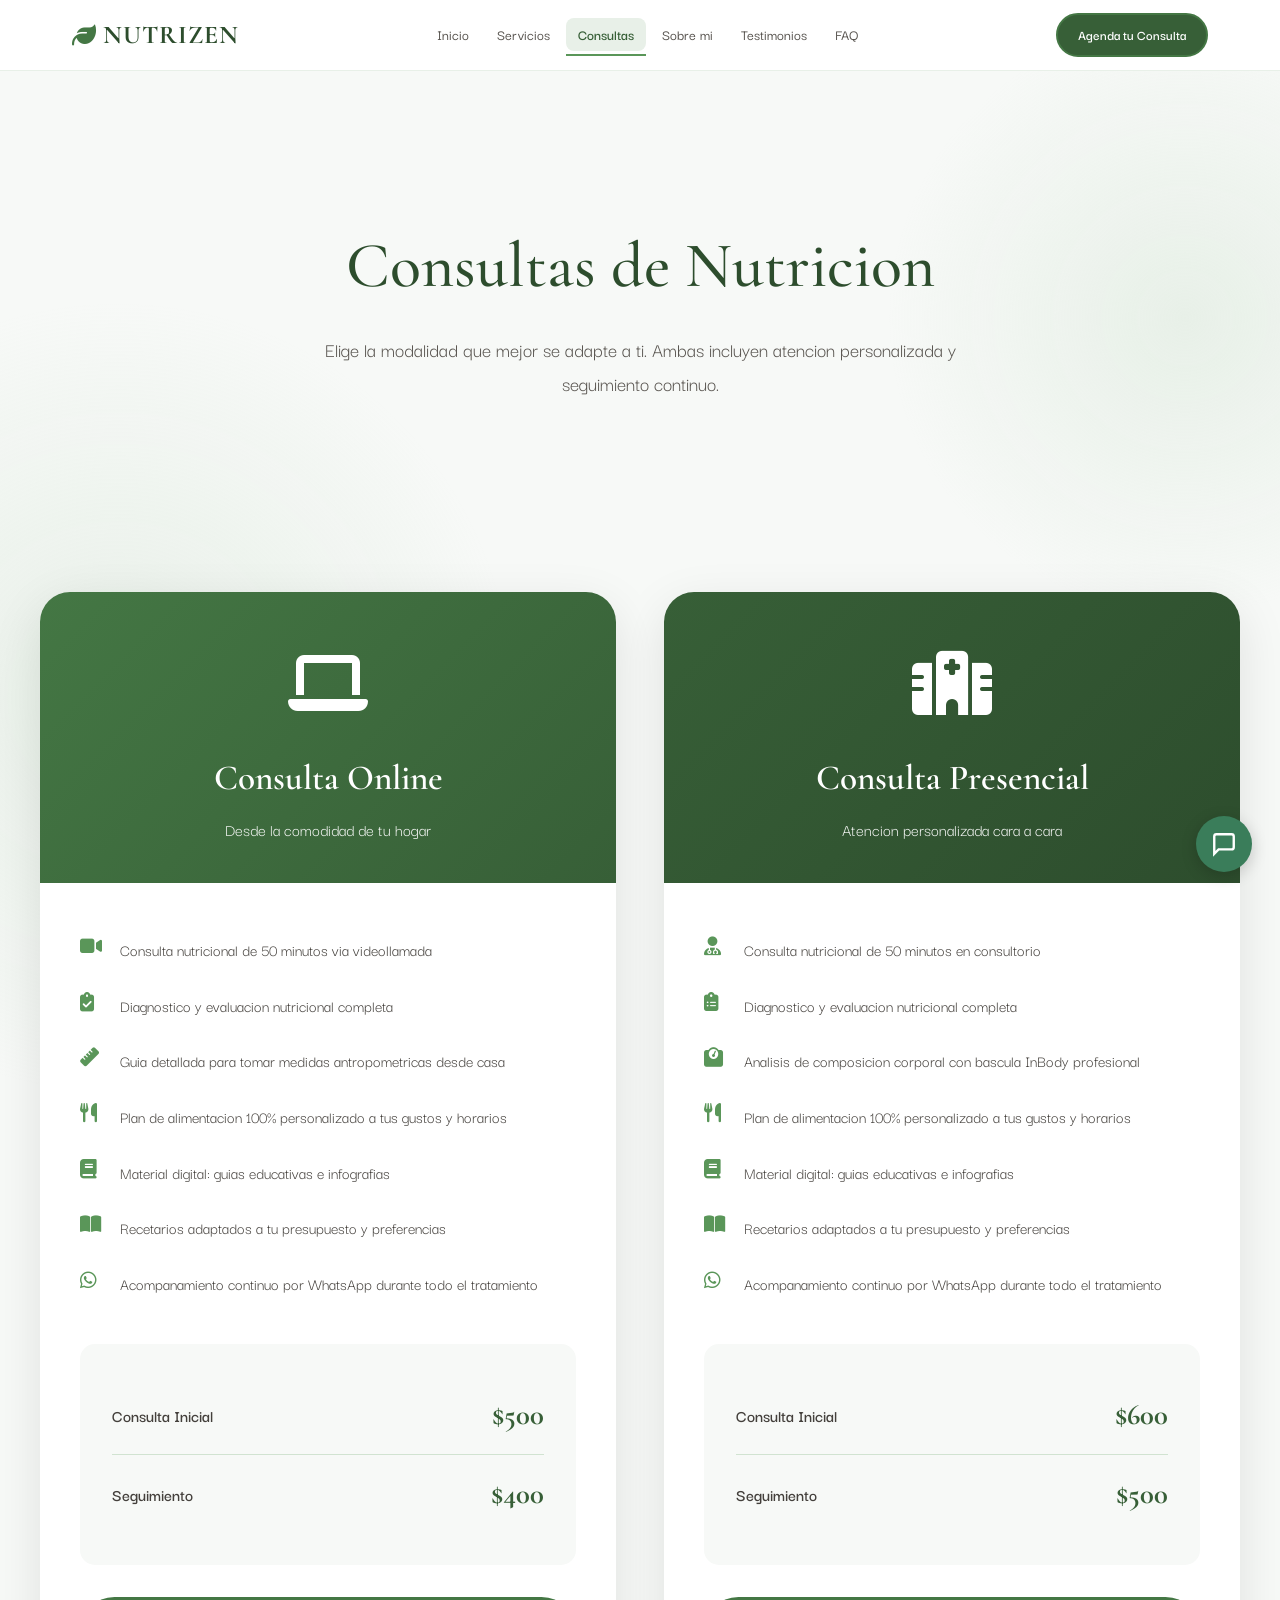
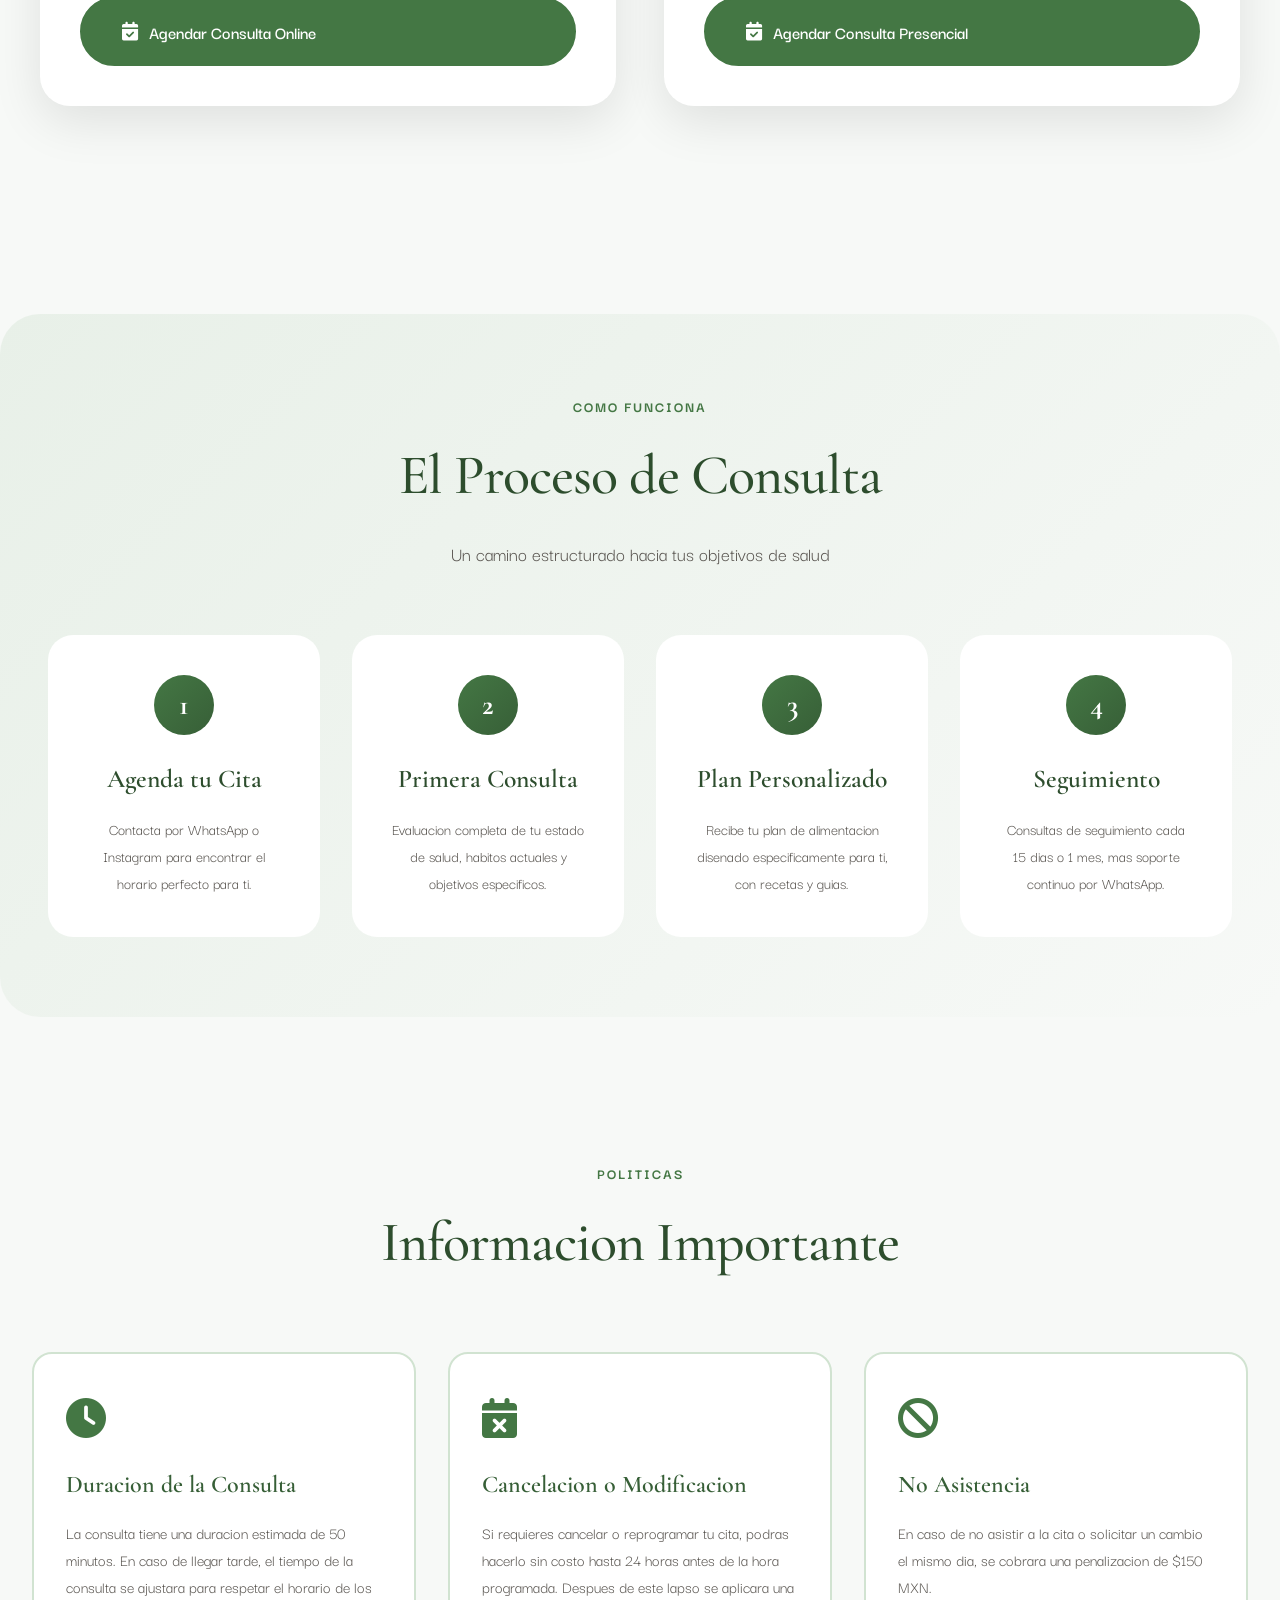
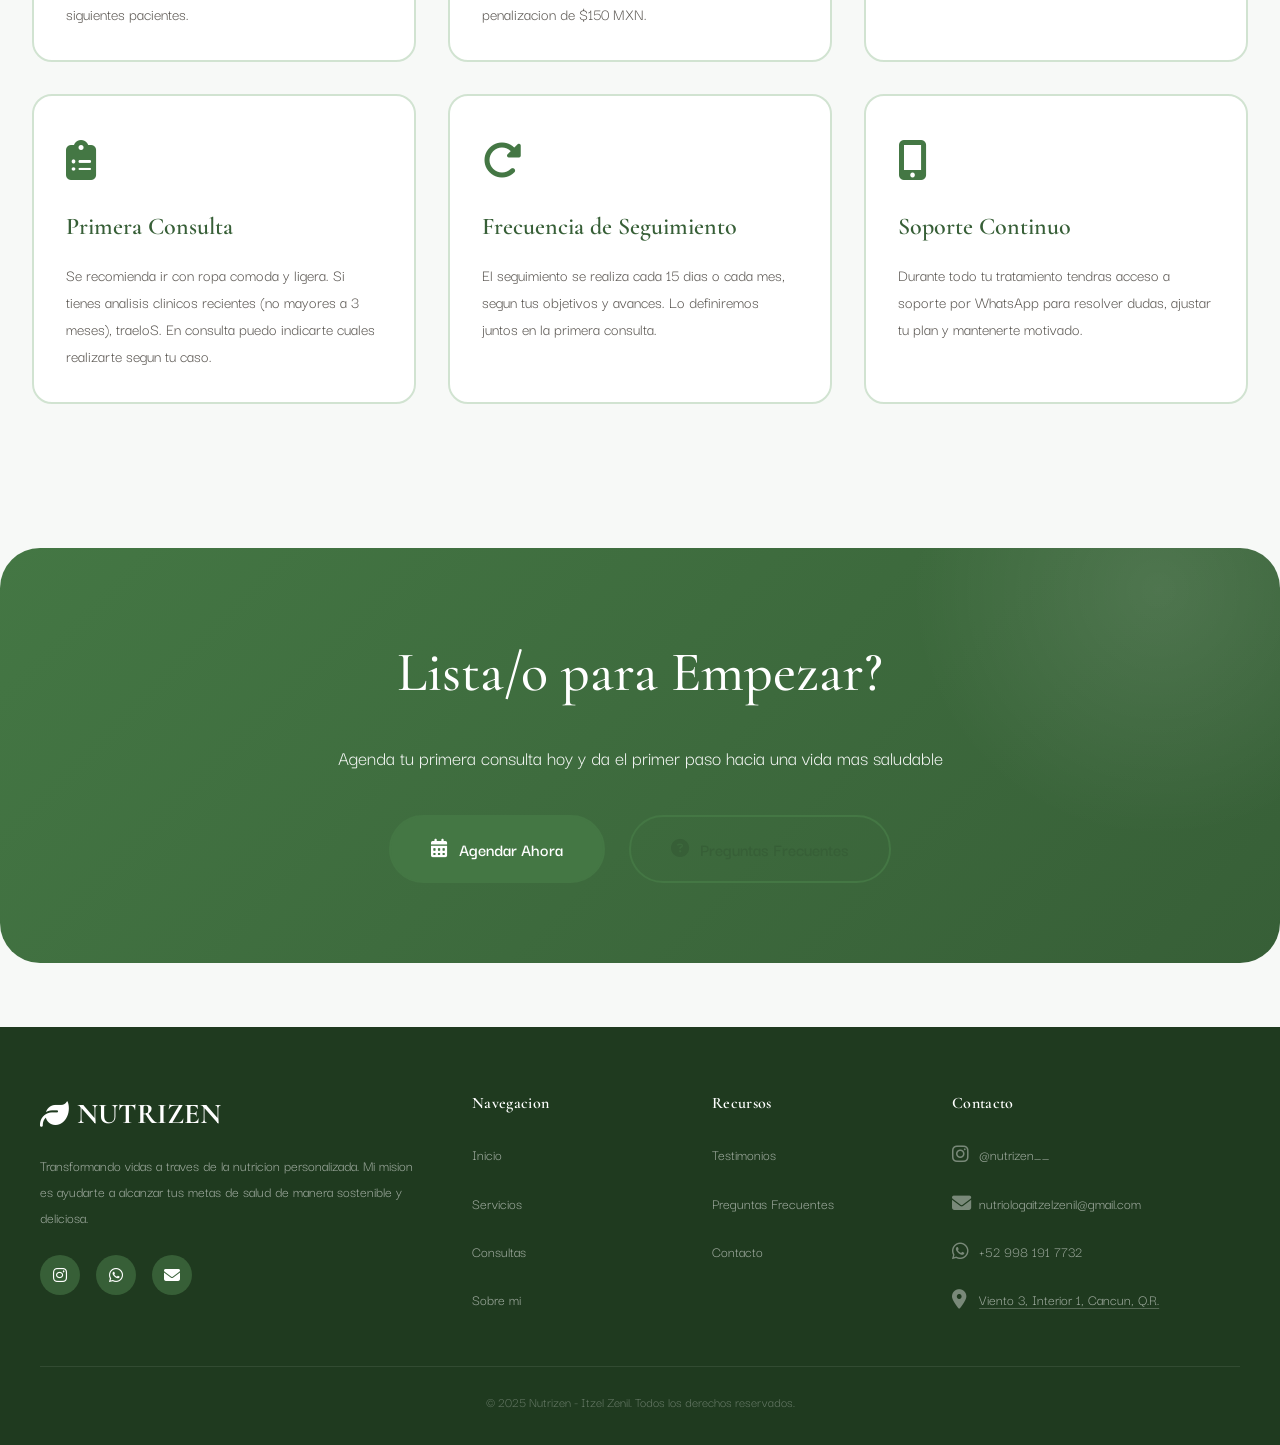
==== commit d23e1d05: "Add global header and footer components; introduce Nutrizen chat widget v3" ====
--- a/consultas.html
+++ b/consultas.html
@@ -4,7 +4,7 @@
     <meta charset="UTF-8">
     <meta name="viewport" content="width=device-width, initial-scale=1.0">
     <title>Consultas | Nutrizen - Itzel Zenil</title>
-    <meta name="description" content="Consultas de nutrición online y presenciales. Planes personalizados con seguimiento continuo.">
+    <meta name="description" content="Consultas de nutricion online y presenciales. Planes personalizados con seguimiento continuo.">
     <link rel="preconnect" href="https://fonts.googleapis.com">
     <link rel="preconnect" href="https://fonts.gstatic.com" crossorigin>
     <link href="https://fonts.googleapis.com/css2?family=Cormorant+Garamond:wght@300;400;500;600;700&family=Darker+Grotesque:wght@300;400;500;600;700&display=swap" rel="stylesheet">
@@ -14,58 +14,30 @@
 </head>
 <body>
     <div class="bg-decoration"></div>
-    
-    <header>
-        <nav>
-            <div class="logo">
-                <i class="fas fa-leaf"></i>
-                NUTRIZEN
-            </div>
-            <div class="menu-toggle" onclick="toggleMenu()">
-                <span></span>
-                <span></span>
-                <span></span>
-            </div>
-            <ul class="nav-links" id="navLinks">
-                <li><a href="index.html">Inicio</a></li>
-                <li><a href="servicios.html">Servicios</a></li>
-                <li><a href="consultas.html" class="active">Consultas</a></li>
-                <li><a href="sobre-mi.html">Sobre mí</a></li>
-                <li><a href="testimonios.html">Testimonios</a></li>
-                <li><a href="faq.html">FAQ</a></li>
-            </ul>
-            <a href="contacto.html" class="cta-button">Agenda tu Consulta</a>
-        </nav>
-    </header>
-    
+    <div id="header-placeholder"></div>
     <main>
         <div class="page-header">
-            <h1>Consultas de Nutrición</h1>
-            <p>Elige la modalidad que mejor se adapte a ti. Ambas incluyen atención personalizada y seguimiento continuo.</p>
+            <h1>Consultas de Nutricion</h1>
+            <p>Elige la modalidad que mejor se adapte a ti. Ambas incluyen atencion personalizada y seguimiento continuo.</p>
         </div>
-        
         <section>
             <div class="consultation-types">
-                <!-- Online Consultation -->
                 <div class="consultation-card">
                     <div class="consultation-header">
-                        <div class="consultation-icon">
-                            <i class="fas fa-laptop"></i>
-                        </div>
+                        <div class="consultation-icon"><i class="fas fa-laptop"></i></div>
                         <h3>Consulta Online</h3>
                         <p class="consultation-tagline">Desde la comodidad de tu hogar</p>
                     </div>
                     <div class="consultation-body">
                         <ul class="consultation-features">
-                            <li><i class="fas fa-video"></i> Consulta nutricional de 50 minutos vía videollamada</li>
-                            <li><i class="fas fa-clipboard-check"></i> Diagnóstico y evaluación nutricional completa</li>
-                            <li><i class="fas fa-ruler"></i> Guía detallada para tomar medidas antropométricas desde casa</li>
-                            <li><i class="fas fa-utensils"></i> Plan de alimentación 100% personalizado a tus gustos y horarios</li>
-                            <li><i class="fas fa-book"></i> Material digital: guías educativas e infografías</li>
+                            <li><i class="fas fa-video"></i> Consulta nutricional de 50 minutos via videollamada</li>
+                            <li><i class="fas fa-clipboard-check"></i> Diagnostico y evaluacion nutricional completa</li>
+                            <li><i class="fas fa-ruler"></i> Guia detallada para tomar medidas antropometricas desde casa</li>
+                            <li><i class="fas fa-utensils"></i> Plan de alimentacion 100% personalizado a tus gustos y horarios</li>
+                            <li><i class="fas fa-book"></i> Material digital: guias educativas e infografias</li>
                             <li><i class="fas fa-book-open"></i> Recetarios adaptados a tu presupuesto y preferencias</li>
-                            <li><i class="fab fa-whatsapp"></i> Acompañamiento continuo por WhatsApp durante todo el tratamiento</li>
+                            <li><i class="fab fa-whatsapp"></i> Acompanamiento continuo por WhatsApp durante todo el tratamiento</li>
                         </ul>
-                        
                         <div class="pricing-section">
                             <div class="pricing-item">
                                 <span class="pricing-label">Consulta Inicial</span>
@@ -76,34 +48,28 @@
                                 <span class="pricing-amount">$400</span>
                             </div>
                         </div>
-                        
                         <a href="contacto.html" class="primary-cta consultation-cta">
                             <i class="fas fa-calendar-check"></i>
                             Agendar Consulta Online
                         </a>
                     </div>
                 </div>
-                
-                <!-- Presencial Consultation -->
                 <div class="consultation-card">
                     <div class="consultation-header consultation-header-dark">
-                        <div class="consultation-icon">
-                            <i class="fas fa-hospital"></i>
-                        </div>
+                        <div class="consultation-icon"><i class="fas fa-hospital"></i></div>
                         <h3>Consulta Presencial</h3>
-                        <p class="consultation-tagline">Atención personalizada cara a cara</p>
+                        <p class="consultation-tagline">Atencion personalizada cara a cara</p>
                     </div>
                     <div class="consultation-body">
                         <ul class="consultation-features">
                             <li><i class="fas fa-user-md"></i> Consulta nutricional de 50 minutos en consultorio</li>
-                            <li><i class="fas fa-clipboard-list"></i> Diagnóstico y evaluación nutricional completa</li>
-                            <li><i class="fas fa-weight-scale"></i> Análisis de composición corporal con báscula InBody profesional</li>
-                            <li><i class="fas fa-utensils"></i> Plan de alimentación 100% personalizado a tus gustos y horarios</li>
-                            <li><i class="fas fa-book"></i> Material digital: guías educativas e infografías</li>
+                            <li><i class="fas fa-clipboard-list"></i> Diagnostico y evaluacion nutricional completa</li>
+                            <li><i class="fas fa-weight-scale"></i> Analisis de composicion corporal con bascula InBody profesional</li>
+                            <li><i class="fas fa-utensils"></i> Plan de alimentacion 100% personalizado a tus gustos y horarios</li>
+                            <li><i class="fas fa-book"></i> Material digital: guias educativas e infografias</li>
                             <li><i class="fas fa-book-open"></i> Recetarios adaptados a tu presupuesto y preferencias</li>
-                            <li><i class="fab fa-whatsapp"></i> Acompañamiento continuo por WhatsApp durante todo el tratamiento</li>
+                            <li><i class="fab fa-whatsapp"></i> Acompanamiento continuo por WhatsApp durante todo el tratamiento</li>
                         </ul>
-                        
                         <div class="pricing-section">
                             <div class="pricing-item">
                                 <span class="pricing-label">Consulta Inicial</span>
@@ -114,7 +80,6 @@
                                 <span class="pricing-amount">$500</span>
                             </div>
                         </div>
-                        
                         <a href="contacto.html" class="primary-cta consultation-cta">
                             <i class="fas fa-calendar-check"></i>
                             Agendar Consulta Presencial
@@ -123,104 +88,77 @@
                 </div>
             </div>
         </section>
-        
-        <!-- Process Section -->
         <section class="process-section">
             <div class="section-header">
-                <div class="section-label">Cómo Funciona</div>
+                <div class="section-label">Como Funciona</div>
                 <h2 class="section-title">El Proceso de Consulta</h2>
                 <p class="section-description">Un camino estructurado hacia tus objetivos de salud</p>
             </div>
-            
             <div class="process-steps">
                 <div class="process-step">
                     <div class="step-number">1</div>
                     <h4>Agenda tu Cita</h4>
                     <p>Contacta por WhatsApp o Instagram para encontrar el horario perfecto para ti.</p>
                 </div>
-                
                 <div class="process-step">
                     <div class="step-number">2</div>
                     <h4>Primera Consulta</h4>
-                    <p>Evaluación completa de tu estado de salud, hábitos actuales y objetivos específicos.</p>
+                    <p>Evaluacion completa de tu estado de salud, habitos actuales y objetivos especificos.</p>
                 </div>
-                
                 <div class="process-step">
                     <div class="step-number">3</div>
                     <h4>Plan Personalizado</h4>
-                    <p>Recibe tu plan de alimentación diseñado específicamente para ti, con recetas y guías.</p>
+                    <p>Recibe tu plan de alimentacion disenado especificamente para ti, con recetas y guias.</p>
                 </div>
-                
                 <div class="process-step">
                     <div class="step-number">4</div>
                     <h4>Seguimiento</h4>
-                    <p>Consultas de seguimiento cada 15 días o 1 mes, más soporte continuo por WhatsApp.</p>
+                    <p>Consultas de seguimiento cada 15 dias o 1 mes, mas soporte continuo por WhatsApp.</p>
                 </div>
             </div>
         </section>
-        
-        <!-- Policies Section -->
         <section>
             <div class="section-header">
-                <div class="section-label">Políticas</div>
-                <h2 class="section-title">Información Importante</h2>
+                <div class="section-label">Politicas</div>
+                <h2 class="section-title">Informacion Importante</h2>
             </div>
-            
             <div class="policies-grid">
                 <div class="policy-card">
-                    <div class="policy-icon">
-                        <i class="fas fa-clock"></i>
-                    </div>
-                    <h4>Duración de la Consulta</h4>
-                    <p>La consulta tiene una duración estimada de 50 minutos. En caso de llegar tarde, el tiempo de la consulta se ajustará para respetar el horario de los siguientes pacientes.</p>
+                    <div class="policy-icon"><i class="fas fa-clock"></i></div>
+                    <h4>Duracion de la Consulta</h4>
+                    <p>La consulta tiene una duracion estimada de 50 minutos. En caso de llegar tarde, el tiempo de la consulta se ajustara para respetar el horario de los siguientes pacientes.</p>
                 </div>
-                
                 <div class="policy-card">
-                    <div class="policy-icon">
-                        <i class="fas fa-calendar-times"></i>
-                    </div>
-                    <h4>Cancelación o Modificación</h4>
-                    <p>Si requieres cancelar o reprogramar tu cita, podrás hacerlo sin costo hasta 24 horas antes de la hora programada. Después de este lapso se aplicará una penalización de $150 MXN.</p>
+                    <div class="policy-icon"><i class="fas fa-calendar-times"></i></div>
+                    <h4>Cancelacion o Modificacion</h4>
+                    <p>Si requieres cancelar o reprogramar tu cita, podras hacerlo sin costo hasta 24 horas antes de la hora programada. Despues de este lapso se aplicara una penalizacion de $150 MXN.</p>
                 </div>
-                
                 <div class="policy-card">
-                    <div class="policy-icon">
-                        <i class="fas fa-ban"></i>
-                    </div>
+                    <div class="policy-icon"><i class="fas fa-ban"></i></div>
                     <h4>No Asistencia</h4>
-                    <p>En caso de no asistir a la cita o solicitar un cambio el mismo día, se cobrará una penalización de $150 MXN.</p>
+                    <p>En caso de no asistir a la cita o solicitar un cambio el mismo dia, se cobrara una penalizacion de $150 MXN.</p>
                 </div>
-                
                 <div class="policy-card">
-                    <div class="policy-icon">
-                        <i class="fas fa-clipboard-list"></i>
-                    </div>
+                    <div class="policy-icon"><i class="fas fa-clipboard-list"></i></div>
                     <h4>Primera Consulta</h4>
-                    <p>Se recomienda ir con ropa cómoda y ligera. Si tienes análisis clínicos recientes (no mayores a 3 meses), tráelos. En consulta puedo indicarte cuáles realizarte según tu caso.</p>
+                    <p>Se recomienda ir con ropa comoda y ligera. Si tienes analisis clinicos recientes (no mayores a 3 meses), traeloS. En consulta puedo indicarte cuales realizarte segun tu caso.</p>
                 </div>
-                
                 <div class="policy-card">
-                    <div class="policy-icon">
-                        <i class="fas fa-redo-alt"></i>
-                    </div>
+                    <div class="policy-icon"><i class="fas fa-redo-alt"></i></div>
                     <h4>Frecuencia de Seguimiento</h4>
-                    <p>El seguimiento se realiza cada 15 días o cada mes, según tus objetivos y avances. Lo definiremos juntos en la primera consulta.</p>
+                    <p>El seguimiento se realiza cada 15 dias o cada mes, segun tus objetivos y avances. Lo definiremos juntos en la primera consulta.</p>
                 </div>
-                
                 <div class="policy-card">
-                    <div class="policy-icon">
-                        <i class="fas fa-mobile-alt"></i>
-                    </div>
+                    <div class="policy-icon"><i class="fas fa-mobile-alt"></i></div>
                     <h4>Soporte Continuo</h4>
-                    <p>Durante todo tu tratamiento tendrás acceso a soporte por WhatsApp para resolver dudas, ajustar tu plan y mantenerte motivado.</p>
+                    <p>Durante todo tu tratamiento tendras acceso a soporte por WhatsApp para resolver dudas, ajustar tu plan y mantenerte motivado.</p>
                 </div>
             </div>
         </section>
-        
         <section class="cta-section">
             <div class="cta-content">
-                <h2>¿Lista/o para Empezar?</h2>
-                <p>Agenda tu primera consulta hoy y da el primer paso hacia una vida más saludable</p>
+                <h2>Lista/o para Empezar?</h2>
+                <p>Agenda tu primera consulta hoy y da el primer paso hacia una vida mas saludable</p>
                 <div class="cta-buttons">
                     <a href="contacto.html" class="primary-cta">
                         <i class="fas fa-calendar-alt"></i>
@@ -234,71 +172,9 @@
             </div>
         </section>
     </main>
-    
-    <footer>
-        <div class="footer-content">
-            <div class="footer-about">
-                <h3>
-                    <i class="fas fa-leaf"></i>
-                    NUTRIZEN
-                </h3>
-                <p>Transformando vidas a través de la nutrición personalizada. Mi misión es ayudarte a alcanzar tus metas de salud de manera sostenible y deliciosa.</p>
-                <div class="footer-social">
-                    <a href="https://instagram.com/nutrizen__" target="_blank" aria-label="Instagram">
-                        <i class="fab fa-instagram"></i>
-                    </a>
-                    <a href="https://wa.me/529999999999" target="_blank" aria-label="WhatsApp">
-                        <i class="fab fa-whatsapp"></i>
-                    </a>
-                    <a href="mailto:nutriologaitzelzenil@gmail.com" aria-label="Email">
-                        <i class="fas fa-envelope"></i>
-                    </a>
-                </div>
-            </div>
-            
-            <div class="footer-links">
-                <h4>Navegación</h4>
-                <ul>
-                    <li><a href="index.html">Inicio</a></li>
-                    <li><a href="servicios.html">Servicios</a></li>
-                    <li><a href="consultas.html">Consultas</a></li>
-                    <li><a href="sobre-mi.html">Sobre mí</a></li>
-                </ul>
-            </div>
-            
-            <div class="footer-links">
-                <h4>Recursos</h4>
-                <ul>
-                    <li><a href="testimonios.html">Testimonios</a></li>
-                    <li><a href="faq.html">Preguntas Frecuentes</a></li>
-                    <li><a href="contacto.html">Contacto</a></li>
-                </ul>
-            </div>
-            
-            <div class="footer-contact">
-                <h4>Contacto</h4>
-                <ul>
-                    <li>
-                        <i class="fab fa-instagram"></i>
-                        <span>@nutrizen__</span>
-                    </li>
-                    <li>
-                        <i class="fas fa-envelope"></i>
-                        <span>nutriologaitzelzenil@gmail.com</span>
-                    </li>
-                    <li>
-                        <i class="fab fa-whatsapp"></i>
-                        <span>WhatsApp</span>
-                    </li>
-                </ul>
-            </div>
-        </div>
-        
-        <div class="footer-bottom">
-            <p>&copy; 2024 Nutrizen - Itzel Zenil. Todos los derechos reservados.</p>
-        </div>
-    </footer>
-    
+    <div id="footer-placeholder"></div>
+    <script src="js/components.js"></script>
     <script src="js/script.js"></script>
+    <script src="js/nutrizen-chat-widget.js" data-webhook=""></script>
 </body>
-</html>+</html>
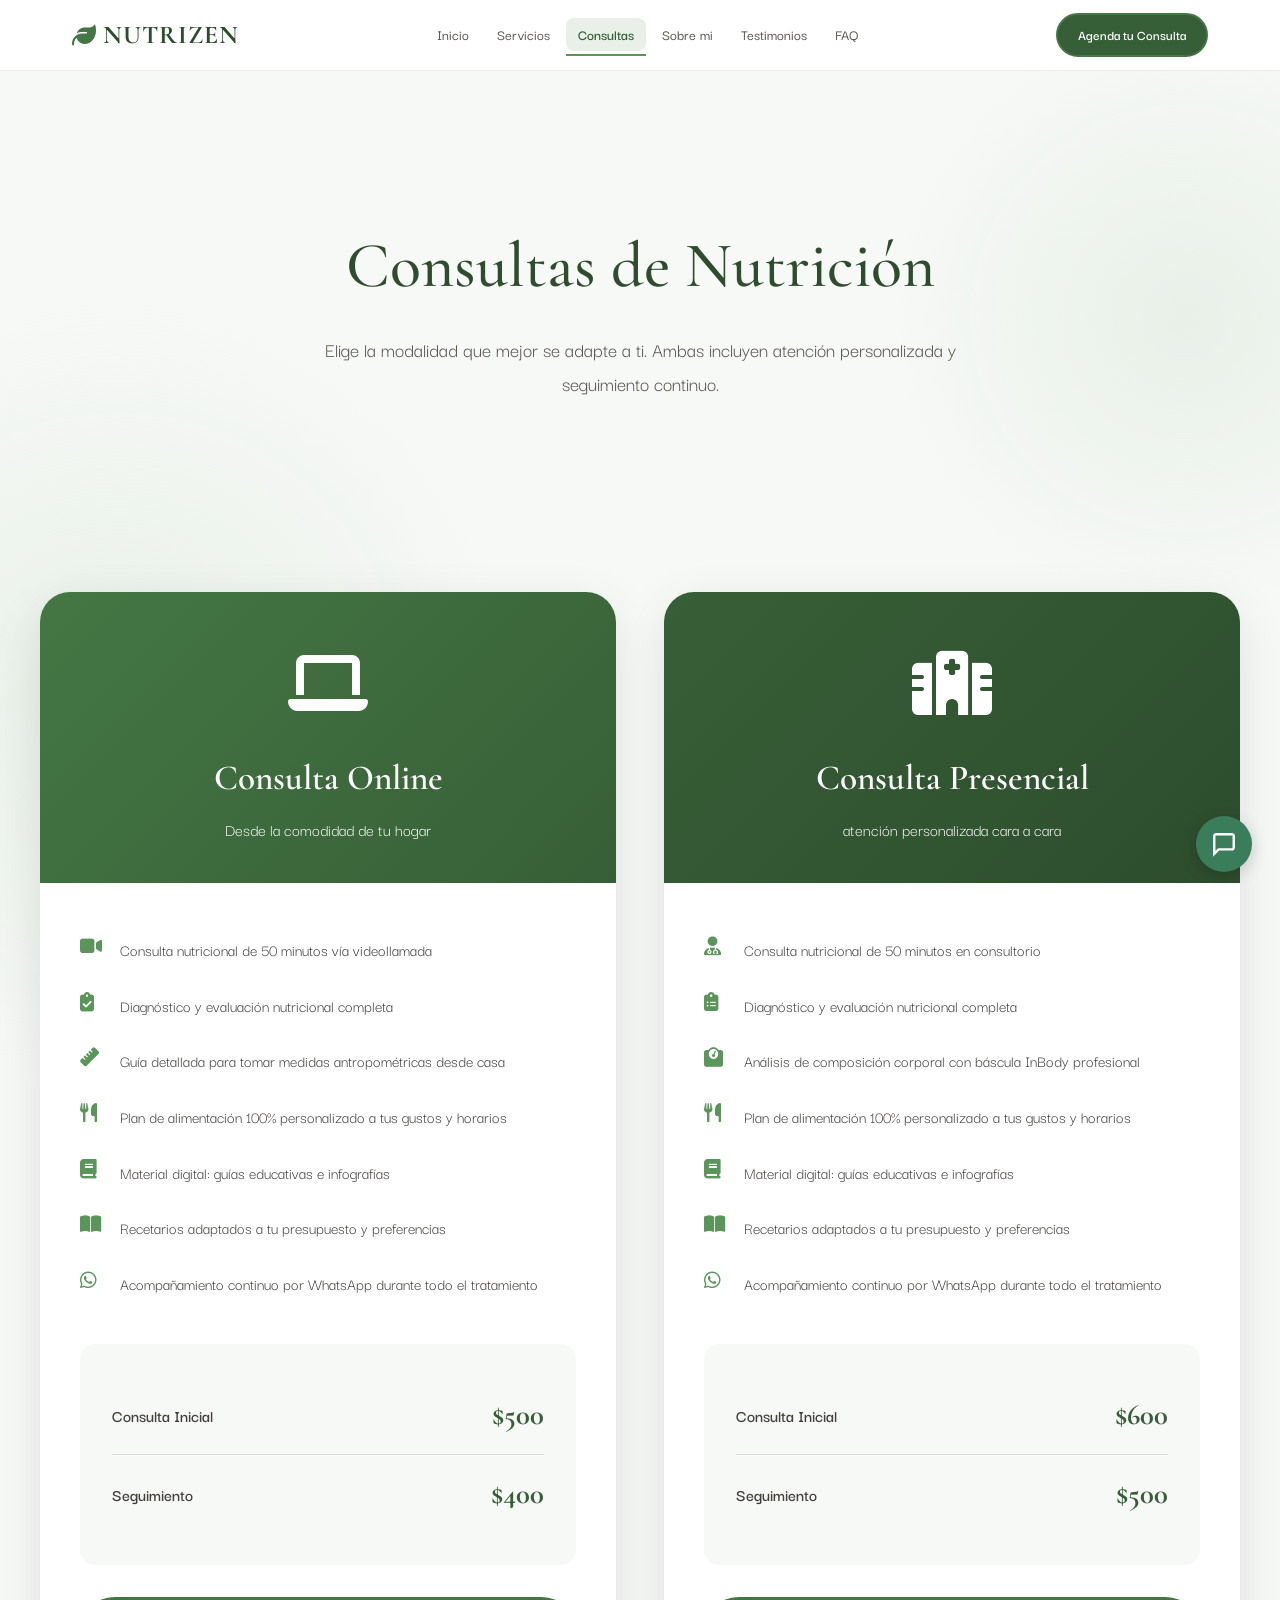
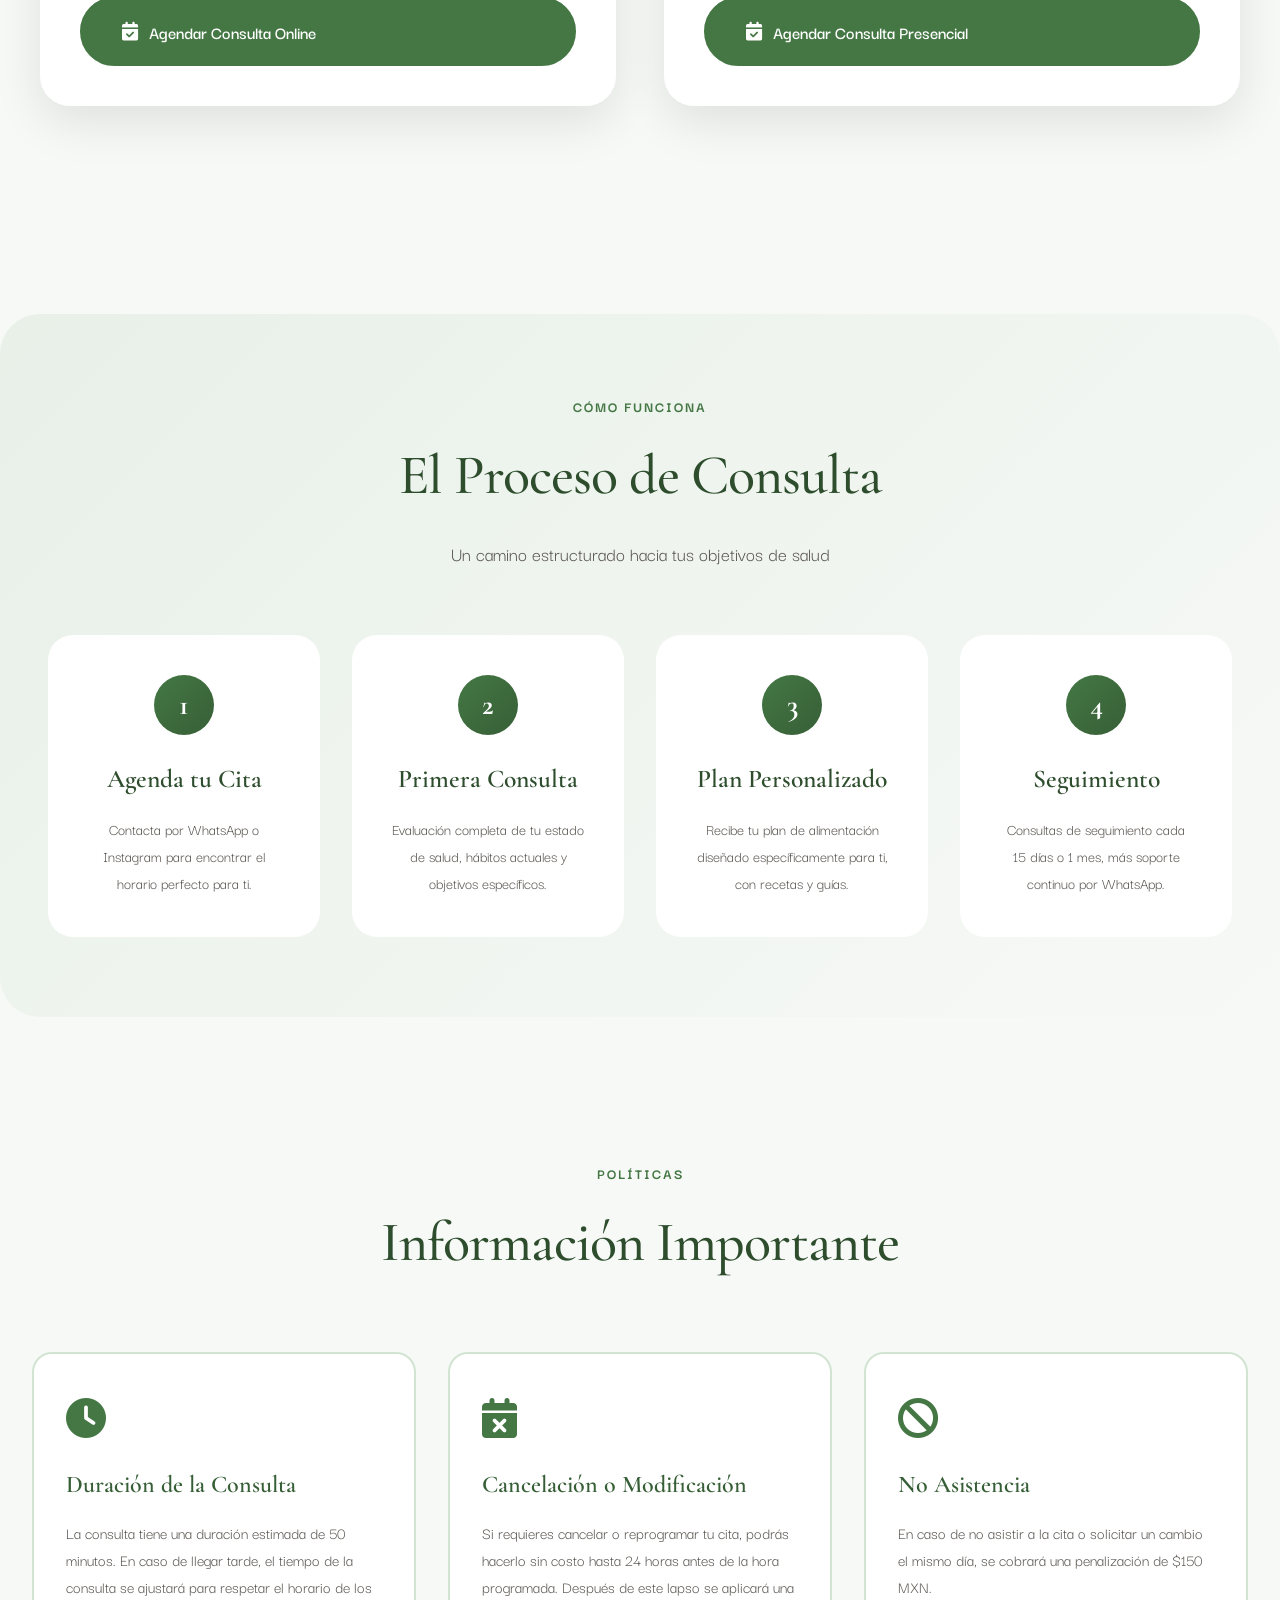
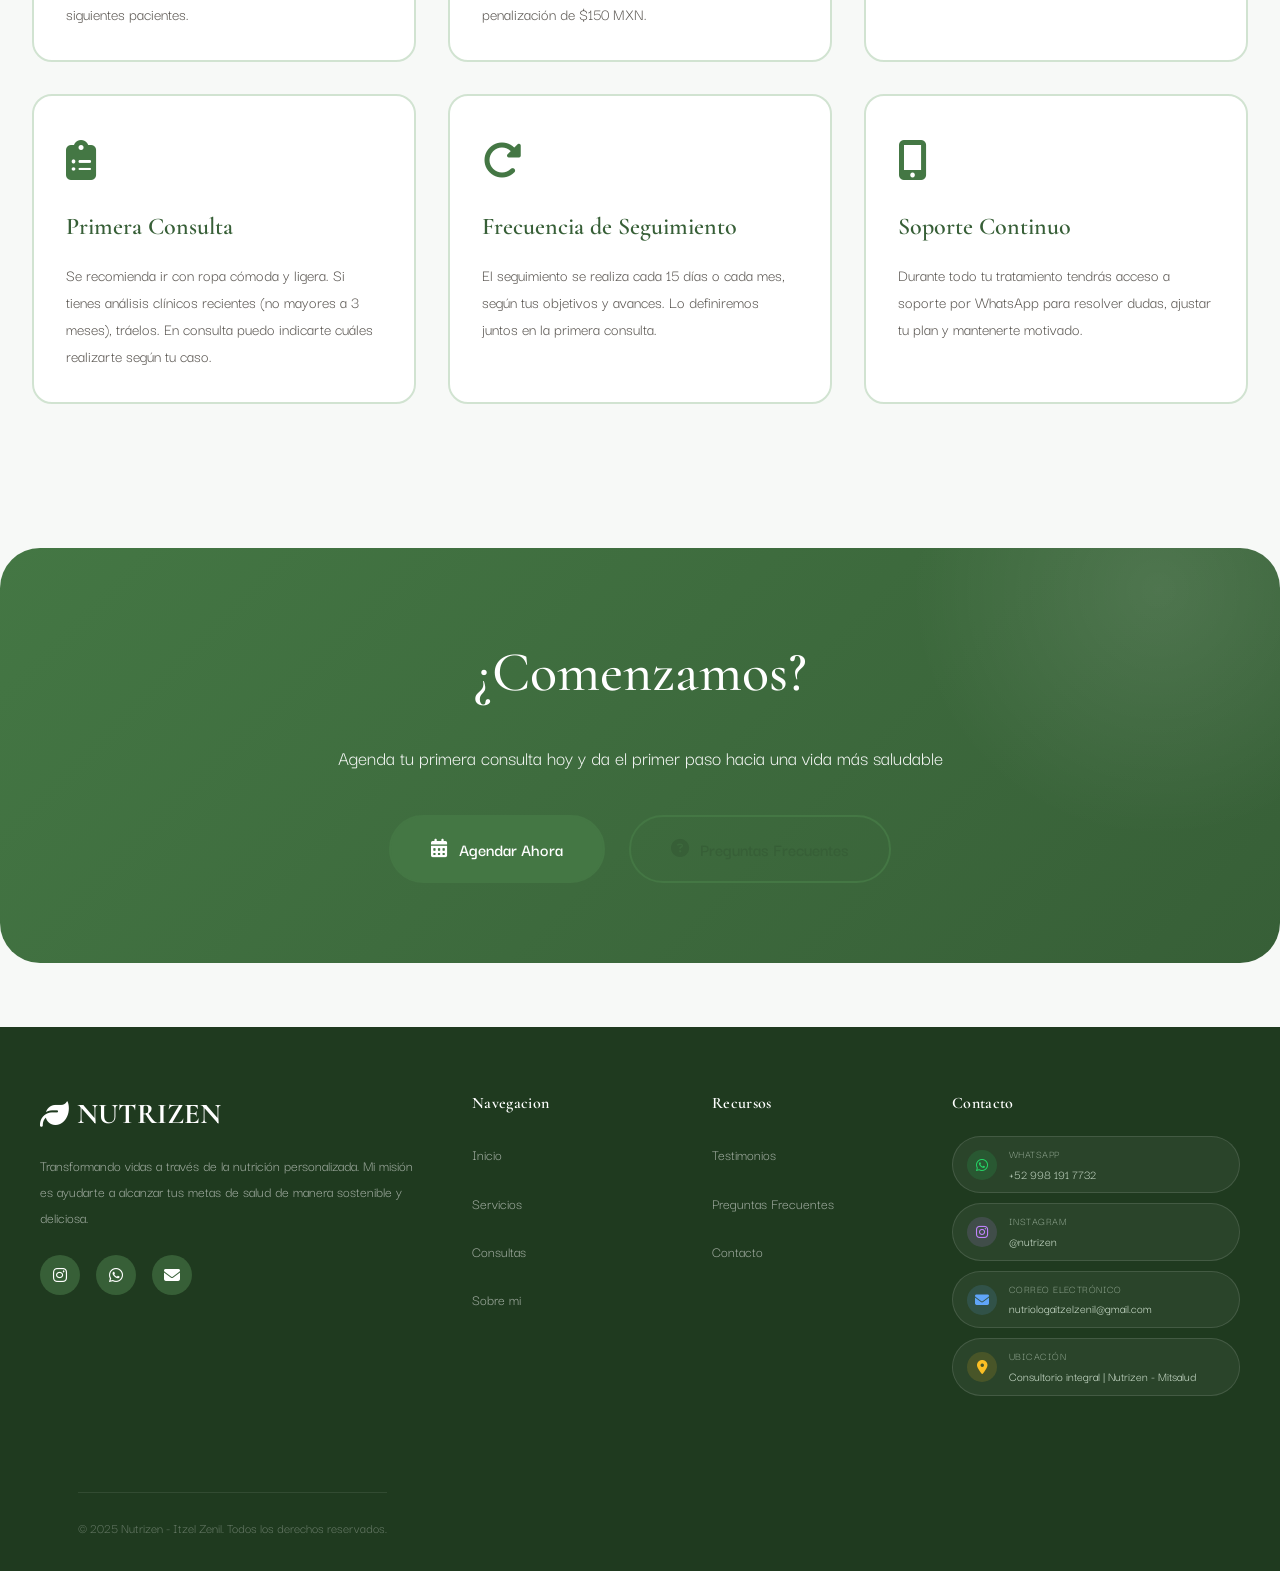
==== commit 5a5b8ed0: "Fix typos and improve Spanish language consistency across multiple HTML files, including index.html," ====
--- a/consultas.html
+++ b/consultas.html
@@ -4,7 +4,7 @@
     <meta charset="UTF-8">
     <meta name="viewport" content="width=device-width, initial-scale=1.0">
     <title>Consultas | Nutrizen - Itzel Zenil</title>
-    <meta name="description" content="Consultas de nutricion online y presenciales. Planes personalizados con seguimiento continuo.">
+    <meta name="description" content="Consultas de Nutrición online y presenciales. Planes personalizados con seguimiento continuo.">
     <link rel="preconnect" href="https://fonts.googleapis.com">
     <link rel="preconnect" href="https://fonts.gstatic.com" crossorigin>
     <link href="https://fonts.googleapis.com/css2?family=Cormorant+Garamond:wght@300;400;500;600;700&family=Darker+Grotesque:wght@300;400;500;600;700&display=swap" rel="stylesheet">
@@ -17,8 +17,8 @@
     <div id="header-placeholder"></div>
     <main>
         <div class="page-header">
-            <h1>Consultas de Nutricion</h1>
-            <p>Elige la modalidad que mejor se adapte a ti. Ambas incluyen atencion personalizada y seguimiento continuo.</p>
+            <h1>Consultas de Nutrición</h1>
+            <p>Elige la modalidad que mejor se adapte a ti. Ambas incluyen atención personalizada y seguimiento continuo.</p>
         </div>
         <section>
             <div class="consultation-types">
@@ -30,13 +30,13 @@
                     </div>
                     <div class="consultation-body">
                         <ul class="consultation-features">
-                            <li><i class="fas fa-video"></i> Consulta nutricional de 50 minutos via videollamada</li>
-                            <li><i class="fas fa-clipboard-check"></i> Diagnostico y evaluacion nutricional completa</li>
-                            <li><i class="fas fa-ruler"></i> Guia detallada para tomar medidas antropometricas desde casa</li>
-                            <li><i class="fas fa-utensils"></i> Plan de alimentacion 100% personalizado a tus gustos y horarios</li>
-                            <li><i class="fas fa-book"></i> Material digital: guias educativas e infografias</li>
+                            <li><i class="fas fa-video"></i> Consulta nutricional de 50 minutos vía videollamada</li>
+                            <li><i class="fas fa-clipboard-check"></i> Diagnóstico y evaluación nutricional completa</li>
+                            <li><i class="fas fa-ruler"></i> Guía detallada para tomar medidas antropométricas desde casa</li>
+                            <li><i class="fas fa-utensils"></i> Plan de alimentación 100% personalizado a tus gustos y horarios</li>
+                            <li><i class="fas fa-book"></i> Material digital: guías educativas e infografías</li>
                             <li><i class="fas fa-book-open"></i> Recetarios adaptados a tu presupuesto y preferencias</li>
-                            <li><i class="fab fa-whatsapp"></i> Acompanamiento continuo por WhatsApp durante todo el tratamiento</li>
+                            <li><i class="fab fa-whatsapp"></i> Acompañamiento continuo por WhatsApp durante todo el tratamiento</li>
                         </ul>
                         <div class="pricing-section">
                             <div class="pricing-item">
@@ -58,17 +58,17 @@
                     <div class="consultation-header consultation-header-dark">
                         <div class="consultation-icon"><i class="fas fa-hospital"></i></div>
                         <h3>Consulta Presencial</h3>
-                        <p class="consultation-tagline">Atencion personalizada cara a cara</p>
+                        <p class="consultation-tagline">atención personalizada cara a cara</p>
                     </div>
                     <div class="consultation-body">
                         <ul class="consultation-features">
                             <li><i class="fas fa-user-md"></i> Consulta nutricional de 50 minutos en consultorio</li>
-                            <li><i class="fas fa-clipboard-list"></i> Diagnostico y evaluacion nutricional completa</li>
-                            <li><i class="fas fa-weight-scale"></i> Analisis de composicion corporal con bascula InBody profesional</li>
-                            <li><i class="fas fa-utensils"></i> Plan de alimentacion 100% personalizado a tus gustos y horarios</li>
-                            <li><i class="fas fa-book"></i> Material digital: guias educativas e infografias</li>
+                            <li><i class="fas fa-clipboard-list"></i> Diagnóstico y evaluación nutricional completa</li>
+                            <li><i class="fas fa-weight-scale"></i> Análisis de composición corporal con báscula InBody profesional</li>
+                            <li><i class="fas fa-utensils"></i> Plan de alimentación 100% personalizado a tus gustos y horarios</li>
+                            <li><i class="fas fa-book"></i> Material digital: guías educativas e infografías</li>
                             <li><i class="fas fa-book-open"></i> Recetarios adaptados a tu presupuesto y preferencias</li>
-                            <li><i class="fab fa-whatsapp"></i> Acompanamiento continuo por WhatsApp durante todo el tratamiento</li>
+                            <li><i class="fab fa-whatsapp"></i> Acompañamiento continuo por WhatsApp durante todo el tratamiento</li>
                         </ul>
                         <div class="pricing-section">
                             <div class="pricing-item">
@@ -90,7 +90,7 @@
         </section>
         <section class="process-section">
             <div class="section-header">
-                <div class="section-label">Como Funciona</div>
+                <div class="section-label">Cómo Funciona</div>
                 <h2 class="section-title">El Proceso de Consulta</h2>
                 <p class="section-description">Un camino estructurado hacia tus objetivos de salud</p>
             </div>
@@ -103,62 +103,62 @@
                 <div class="process-step">
                     <div class="step-number">2</div>
                     <h4>Primera Consulta</h4>
-                    <p>Evaluacion completa de tu estado de salud, habitos actuales y objetivos especificos.</p>
+                    <p>Evaluación completa de tu estado de salud, hábitos actuales y objetivos específicos.</p>
                 </div>
                 <div class="process-step">
                     <div class="step-number">3</div>
                     <h4>Plan Personalizado</h4>
-                    <p>Recibe tu plan de alimentacion disenado especificamente para ti, con recetas y guias.</p>
+                    <p>Recibe tu plan de alimentación diseñado específicamente para ti, con recetas y guías.</p>
                 </div>
                 <div class="process-step">
                     <div class="step-number">4</div>
                     <h4>Seguimiento</h4>
-                    <p>Consultas de seguimiento cada 15 dias o 1 mes, mas soporte continuo por WhatsApp.</p>
+                    <p>Consultas de seguimiento cada 15 días o 1 mes, más soporte continuo por WhatsApp.</p>
                 </div>
             </div>
         </section>
         <section>
             <div class="section-header">
-                <div class="section-label">Politicas</div>
-                <h2 class="section-title">Informacion Importante</h2>
+                <div class="section-label">Políticas</div>
+                <h2 class="section-title">Información Importante</h2>
             </div>
             <div class="policies-grid">
                 <div class="policy-card">
                     <div class="policy-icon"><i class="fas fa-clock"></i></div>
-                    <h4>Duracion de la Consulta</h4>
-                    <p>La consulta tiene una duracion estimada de 50 minutos. En caso de llegar tarde, el tiempo de la consulta se ajustara para respetar el horario de los siguientes pacientes.</p>
+                    <h4>Duración de la Consulta</h4>
+                    <p>La consulta tiene una duración estimada de 50 minutos. En caso de llegar tarde, el tiempo de la consulta se ajustará para respetar el horario de los siguientes pacientes.</p>
                 </div>
                 <div class="policy-card">
                     <div class="policy-icon"><i class="fas fa-calendar-times"></i></div>
-                    <h4>Cancelacion o Modificacion</h4>
-                    <p>Si requieres cancelar o reprogramar tu cita, podras hacerlo sin costo hasta 24 horas antes de la hora programada. Despues de este lapso se aplicara una penalizacion de $150 MXN.</p>
+                    <h4>Cancelación o Modificación</h4>
+                    <p>Si requieres cancelar o reprogramar tu cita, podrás hacerlo sin costo hasta 24 horas antes de la hora programada. Después de este lapso se aplicará una penalización de $150 MXN.</p>
                 </div>
                 <div class="policy-card">
                     <div class="policy-icon"><i class="fas fa-ban"></i></div>
                     <h4>No Asistencia</h4>
-                    <p>En caso de no asistir a la cita o solicitar un cambio el mismo dia, se cobrara una penalizacion de $150 MXN.</p>
+                    <p>En caso de no asistir a la cita o solicitar un cambio el mismo día, se cobrará una penalización de $150 MXN.</p>
                 </div>
                 <div class="policy-card">
                     <div class="policy-icon"><i class="fas fa-clipboard-list"></i></div>
                     <h4>Primera Consulta</h4>
-                    <p>Se recomienda ir con ropa comoda y ligera. Si tienes analisis clinicos recientes (no mayores a 3 meses), traeloS. En consulta puedo indicarte cuales realizarte segun tu caso.</p>
+                    <p>Se recomienda ir con ropa cómoda y ligera. Si tienes análisis clínicos recientes (no mayores a 3 meses), tráelos. En consulta puedo indicarte cuáles realizarte según tu caso.</p>
                 </div>
                 <div class="policy-card">
                     <div class="policy-icon"><i class="fas fa-redo-alt"></i></div>
                     <h4>Frecuencia de Seguimiento</h4>
-                    <p>El seguimiento se realiza cada 15 dias o cada mes, segun tus objetivos y avances. Lo definiremos juntos en la primera consulta.</p>
+                    <p>El seguimiento se realiza cada 15 días o cada mes, según tus objetivos y avances. Lo definiremos juntos en la primera consulta.</p>
                 </div>
                 <div class="policy-card">
                     <div class="policy-icon"><i class="fas fa-mobile-alt"></i></div>
                     <h4>Soporte Continuo</h4>
-                    <p>Durante todo tu tratamiento tendras acceso a soporte por WhatsApp para resolver dudas, ajustar tu plan y mantenerte motivado.</p>
+                    <p>Durante todo tu tratamiento tendrás acceso a soporte por WhatsApp para resolver dudas, ajustar tu plan y mantenerte motivado.</p>
                 </div>
             </div>
         </section>
         <section class="cta-section">
             <div class="cta-content">
-                <h2>Lista/o para Empezar?</h2>
-                <p>Agenda tu primera consulta hoy y da el primer paso hacia una vida mas saludable</p>
+                <h2>¿Comenzamos?</h2>
+                <p>Agenda tu primera consulta hoy y da el primer paso hacia una vida más saludable</p>
                 <div class="cta-buttons">
                     <a href="contacto.html" class="primary-cta">
                         <i class="fas fa-calendar-alt"></i>
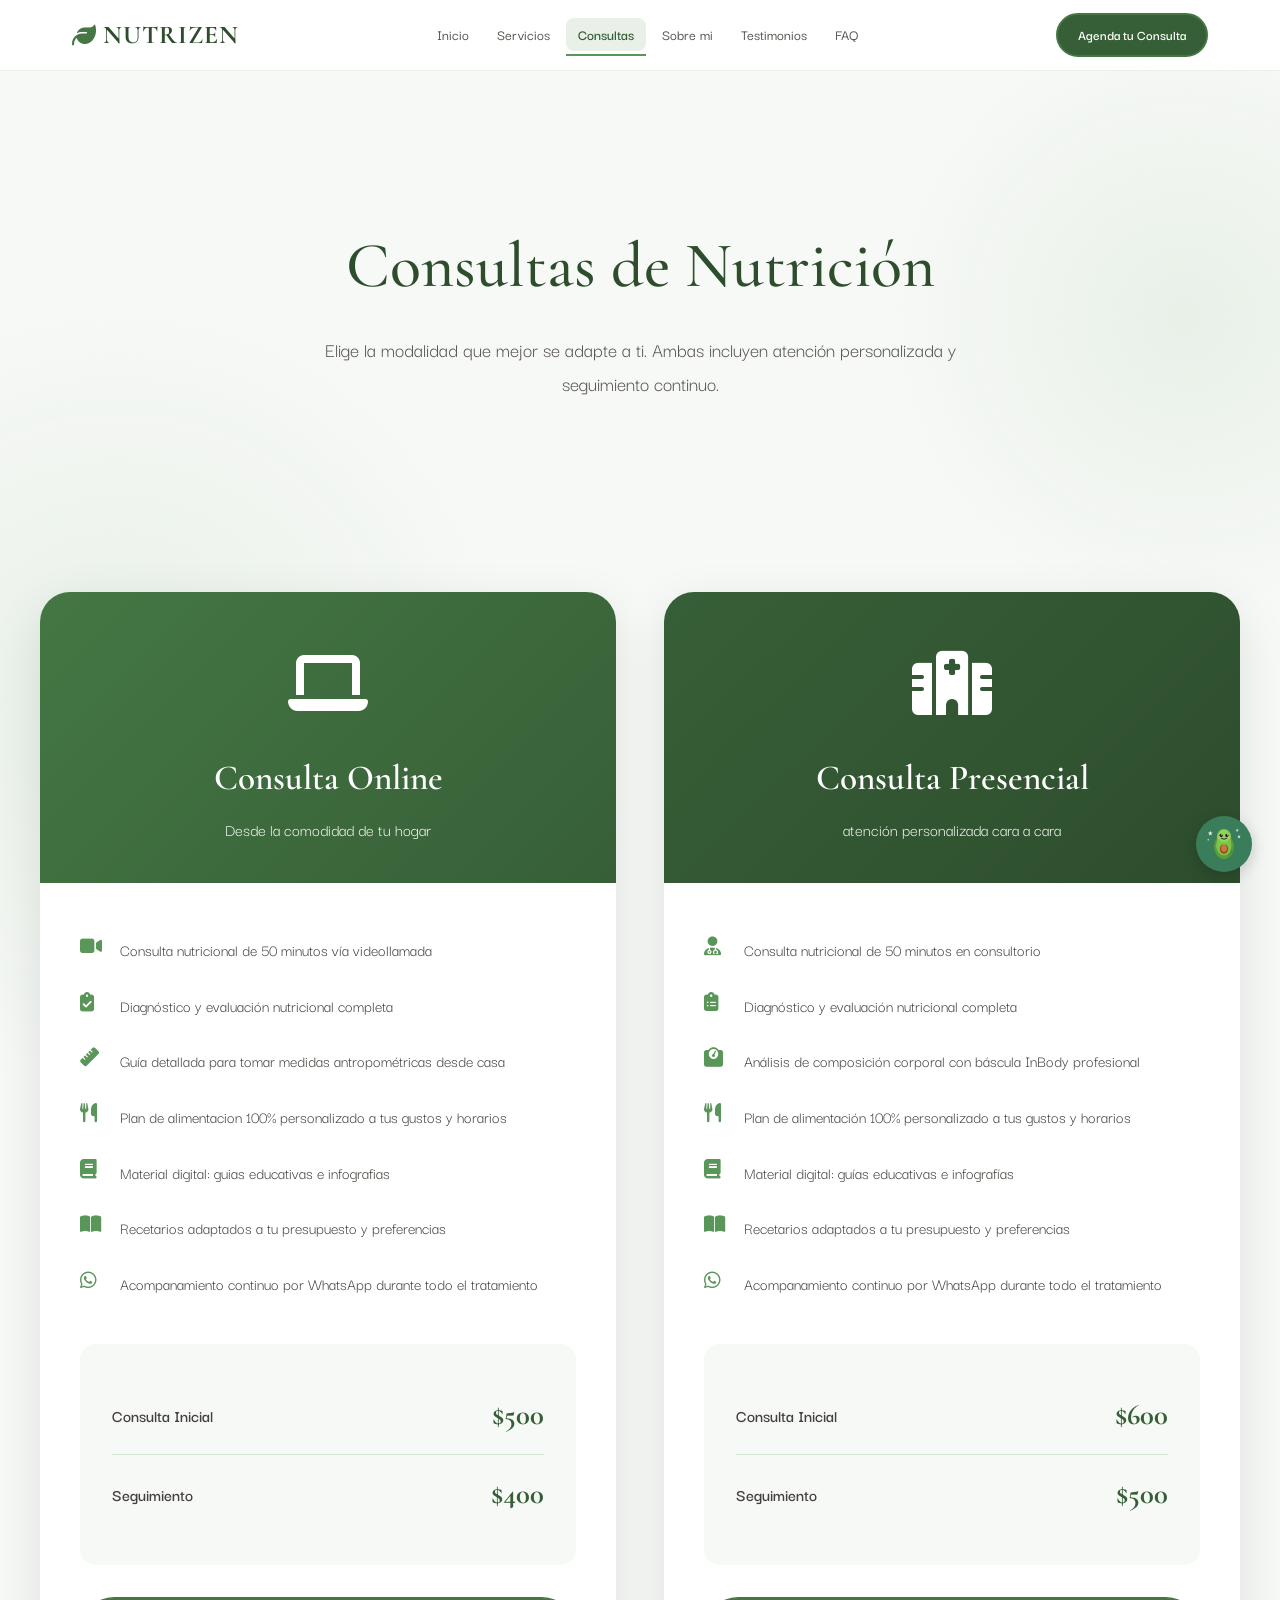
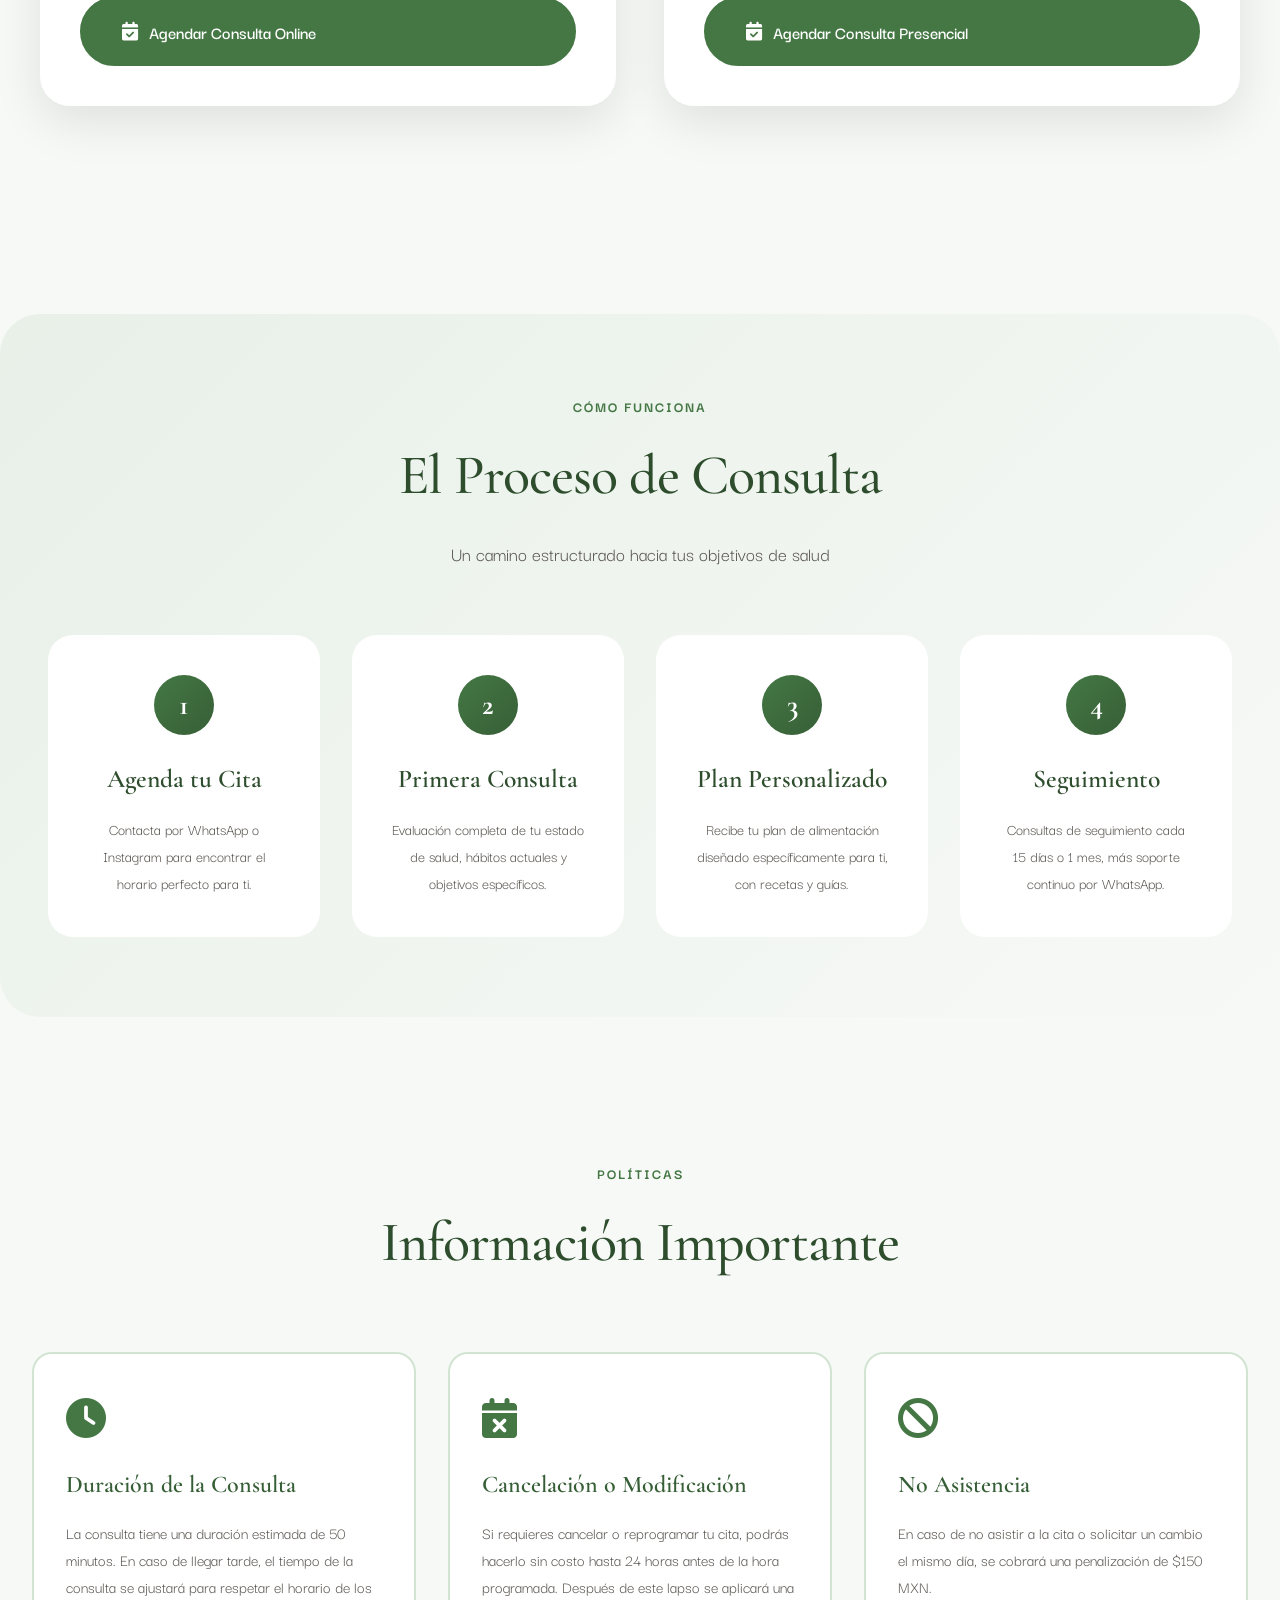
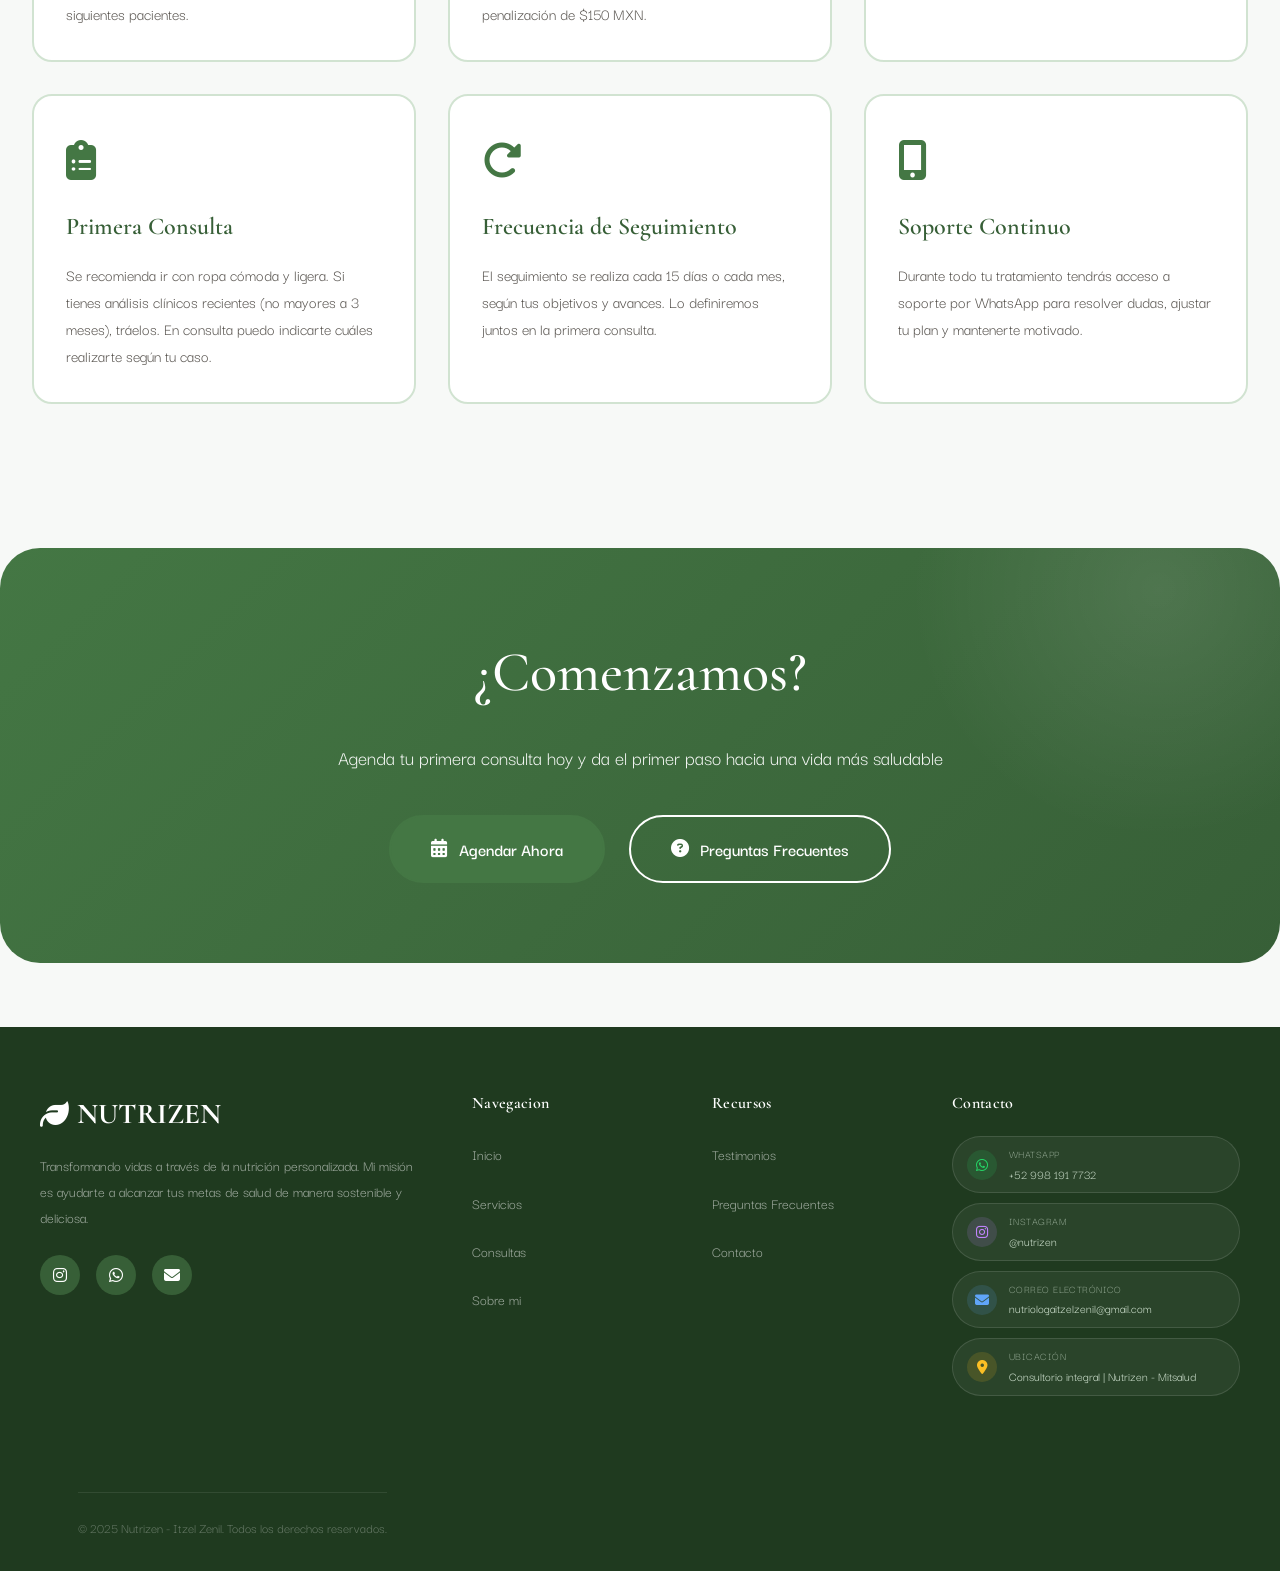
==== commit 0d48a16f: "Add links page and styles for Nutrizen profile - Created links.html for displaying profile and conta" ====
--- a/consultas.html
+++ b/consultas.html
@@ -33,10 +33,10 @@
                             <li><i class="fas fa-video"></i> Consulta nutricional de 50 minutos vía videollamada</li>
                             <li><i class="fas fa-clipboard-check"></i> Diagnóstico y evaluación nutricional completa</li>
                             <li><i class="fas fa-ruler"></i> Guía detallada para tomar medidas antropométricas desde casa</li>
-                            <li><i class="fas fa-utensils"></i> Plan de alimentación 100% personalizado a tus gustos y horarios</li>
-                            <li><i class="fas fa-book"></i> Material digital: guías educativas e infografías</li>
+                            <li><i class="fas fa-utensils"></i> Plan de alimentacion 100% personalizado a tus gustos y horarios</li>
+                            <li><i class="fas fa-book"></i> Material digital: guias educativas e infografias</li>
                             <li><i class="fas fa-book-open"></i> Recetarios adaptados a tu presupuesto y preferencias</li>
-                            <li><i class="fab fa-whatsapp"></i> Acompañamiento continuo por WhatsApp durante todo el tratamiento</li>
+                            <li><i class="fab fa-whatsapp"></i> Acompanamiento continuo por WhatsApp durante todo el tratamiento</li>
                         </ul>
                         <div class="pricing-section">
                             <div class="pricing-item">
@@ -68,7 +68,7 @@
                             <li><i class="fas fa-utensils"></i> Plan de alimentación 100% personalizado a tus gustos y horarios</li>
                             <li><i class="fas fa-book"></i> Material digital: guías educativas e infografías</li>
                             <li><i class="fas fa-book-open"></i> Recetarios adaptados a tu presupuesto y preferencias</li>
-                            <li><i class="fab fa-whatsapp"></i> Acompañamiento continuo por WhatsApp durante todo el tratamiento</li>
+                            <li><i class="fab fa-whatsapp"></i> Acompanamiento continuo por WhatsApp durante todo el tratamiento</li>
                         </ul>
                         <div class="pricing-section">
                             <div class="pricing-item">
--- a/css/styles.css
+++ b/css/styles.css
@@ -49,6 +49,37 @@
     overflow-x: hidden;
 }
 
+/* ── Widget isolation — ninguna regla de abajo toca el widget ── */
+#nz-chat-bubble,
+#nz-chat-window,
+#nz-chat-window * {
+    font-family: 'Darker Grotesque', 'Segoe UI', sans-serif !important;
+    animation: none;
+    all: revert;
+    box-sizing: border-box;
+}
+
+/* Revert rompe el layout del widget, así que re-aplicamos solo lo esencial */
+#nz-chat-bubble {
+    all: unset;
+    position: fixed !important;
+    bottom: 28px !important;
+    right: 28px !important;
+    z-index: 9999 !important;
+    width: 56px !important;
+    height: 56px !important;
+    border-radius: 50% !important;
+    background: #3a7d5a !important;
+    color: #fff !important;
+    border: none !important;
+    cursor: pointer !important;
+    display: flex !important;
+    align-items: center !important;
+    justify-content: center !important;
+    box-shadow: 0 4px 16px rgba(0,0,0,0.18) !important;
+    transition: transform 0.2s, background 0.2s !important;
+}
+
 /* Animated background decoration */
 .bg-decoration {
     position: fixed;
@@ -101,12 +132,6 @@
     backdrop-filter: blur(10px);
     z-index: 1000;
     border-bottom: 1px solid var(--sage-200);
-    animation: slideDown 0s ease-out;
-}
-
-@keyframes slideDown {
-    from { transform: translateY(-100%); }
-    to { transform: translateY(0); }
 }
 
 nav {
@@ -262,7 +287,11 @@
     animation: slideUp 0.8s ease-out 0.8s both;
 }
 
-.primary-cta {
+/* ── CTAs — scoped to main content only, never touches widget ── */
+main .primary-cta,
+.hero-cta-group .primary-cta,
+.cta-buttons .primary-cta,
+.consultation-cta {
     background: var(--sage-600);
     color: white;
     padding: 1.1rem 2.5rem;
@@ -277,13 +306,18 @@
     border: 2px solid var(--sage-600);
 }
 
-.primary-cta:hover {
+main .primary-cta:hover,
+.hero-cta-group .primary-cta:hover,
+.cta-buttons .primary-cta:hover,
+.consultation-cta:hover {
     background: var(--sage-700);
     transform: translateY(-3px);
     box-shadow: 0 10px 30px rgba(90, 150, 89, 0.4);
 }
 
-.secondary-cta {
+main .secondary-cta,
+.hero-cta-group .secondary-cta,
+.cta-buttons .secondary-cta {
     background: transparent;
     color: var(--sage-700);
     padding: 1.1rem 2.5rem;
@@ -298,9 +332,20 @@
     gap: 0.7rem;
 }
 
-.secondary-cta:hover {
+main .secondary-cta:hover,
+.hero-cta-group .secondary-cta:hover,
+.cta-buttons .secondary-cta:hover {
     background: var(--sage-50);
     transform: translateY(-3px);
+}
+
+.secondary-cta-white {
+    color: white !important;
+    border-color: white !important;
+}
+
+.secondary-cta-white:hover {
+    background: rgba(255,255,255,0.15) !important;
 }
 
 .hero-image {
@@ -410,7 +455,6 @@
 .section-header {
     text-align: center;
     margin-bottom: 4rem;
-    animation: fadeIn 0.2s ease-out;
 }
 
 .section-label {
@@ -715,6 +759,7 @@
     color: white;
     font-size: 1.3rem;
     transition: all 0.3s ease;
+    text-decoration: none;
 }
 
 .footer-social a:hover {
@@ -769,7 +814,70 @@
     opacity: 0.7;
 }
 
-/* Page Header (for internal pages) */
+/* Contact pills (footer) */
+.contact-pills {
+    display: flex;
+    flex-direction: column;
+    gap: 10px;
+}
+
+.pill {
+    display: flex;
+    align-items: center;
+    gap: 12px;
+    background: rgba(255, 255, 255, 0.05);
+    border: 0.5px solid rgba(255, 255, 255, 0.12);
+    border-radius: 50px;
+    padding: 8px 14px;
+    text-decoration: none;
+    color: inherit;
+    transition: background 0.2s, border-color 0.2s;
+}
+
+.pill:hover {
+    background: rgba(255, 255, 255, 0.1);
+    border-color: rgba(255, 255, 255, 0.25);
+}
+
+.pill-icon {
+    width: 30px;
+    height: 30px;
+    border-radius: 50%;
+    display: flex;
+    align-items: center;
+    justify-content: center;
+    font-size: 14px;
+    flex-shrink: 0;
+}
+
+.pill-icon--wa  { background: rgba(37, 211, 102, 0.15); color: #25d366; }
+.pill-icon--ig  { background: rgba(192, 132, 252, 0.15); color: #c084fc; }
+.pill-icon--em  { background: rgba(96, 165, 250, 0.15);  color: #60a5fa; }
+.pill-icon--loc { background: rgba(251, 191, 36, 0.15);  color: #fbbf24; }
+
+.pill-text {
+    display: flex;
+    flex-direction: column;
+    gap: 1px;
+    min-width: 0;
+}
+
+.pill-label {
+    font-size: 11px;
+    opacity: 0.6;
+    letter-spacing: 0.04em;
+    text-transform: uppercase;
+    white-space: nowrap;
+}
+
+.pill-name {
+    font-size: 13px;
+    white-space: nowrap;
+    overflow: hidden;
+    text-overflow: ellipsis;
+}
+
+/* Page Header */
 .page-header {
     margin-top: 80px;
     padding: 4rem 2rem 3rem;
@@ -801,25 +909,13 @@
         gap: 3rem;
         text-align: center;
     }
-    
-    .hero-content h1 {
-        font-size: 3.5rem;
-    }
-    
-    .hero-cta-group {
-        justify-content: center;
-    }
-    
-    .footer-content {
-        grid-template-columns: 1fr 1fr;
-    }
+    .hero-content h1 { font-size: 3.5rem; }
+    .hero-cta-group { justify-content: center; }
+    .footer-content { grid-template-columns: 1fr 1fr; }
 }
 
 @media (max-width: 768px) {
-    nav {
-        padding: 1rem;
-    }
-    
+    nav { padding: 1rem; }
     .nav-links {
         display: none;
         position: absolute;
@@ -832,52 +928,17 @@
         box-shadow: 0 10px 30px rgba(0, 0, 0, 0.1);
         gap: 1rem;
     }
-    
-    .nav-links.active {
-        display: flex;
-    }
-    
-    .menu-toggle {
-        display: flex;
-    }
-    
-    .cta-button {
-        display: none;
-    }
-    
-    .hero-content h1 {
-        font-size: 2.8rem;
-    }
-    
-    .section-title {
-        font-size: 2.5rem;
-    }
-    
-    .page-header h1 {
-        font-size: 2.8rem;
-    }
-    
-    .hero-cta-group,
-    .cta-buttons {
-        flex-direction: column;
-    }
-    
+    .nav-links.active { display: flex; }
+    .menu-toggle { display: flex; }
+    .cta-button { display: none; }
+    .hero-content h1 { font-size: 2.8rem; }
+    .section-title { font-size: 2.5rem; }
+    .page-header h1 { font-size: 2.8rem; }
+    .hero-cta-group, .cta-buttons { flex-direction: column; }
     .services-grid-preview,
     .testimonials-grid-preview,
-    .features-grid {
-        grid-template-columns: 1fr;
-    }
-    
-    .floating-badge {
-        right: 50%;
-        transform: translateX(50%);
-    }
-    
-    .footer-content {
-        grid-template-columns: 1fr;
-    }
-    
-    .cta-content h2 {
-        font-size: 2.5rem;
-    }
-}
+    .features-grid { grid-template-columns: 1fr; }
+    .floating-badge { right: 50%; transform: translateX(50%); }
+    .footer-content { grid-template-columns: 1fr; }
+    .cta-content h2 { font-size: 2.5rem; }
+}
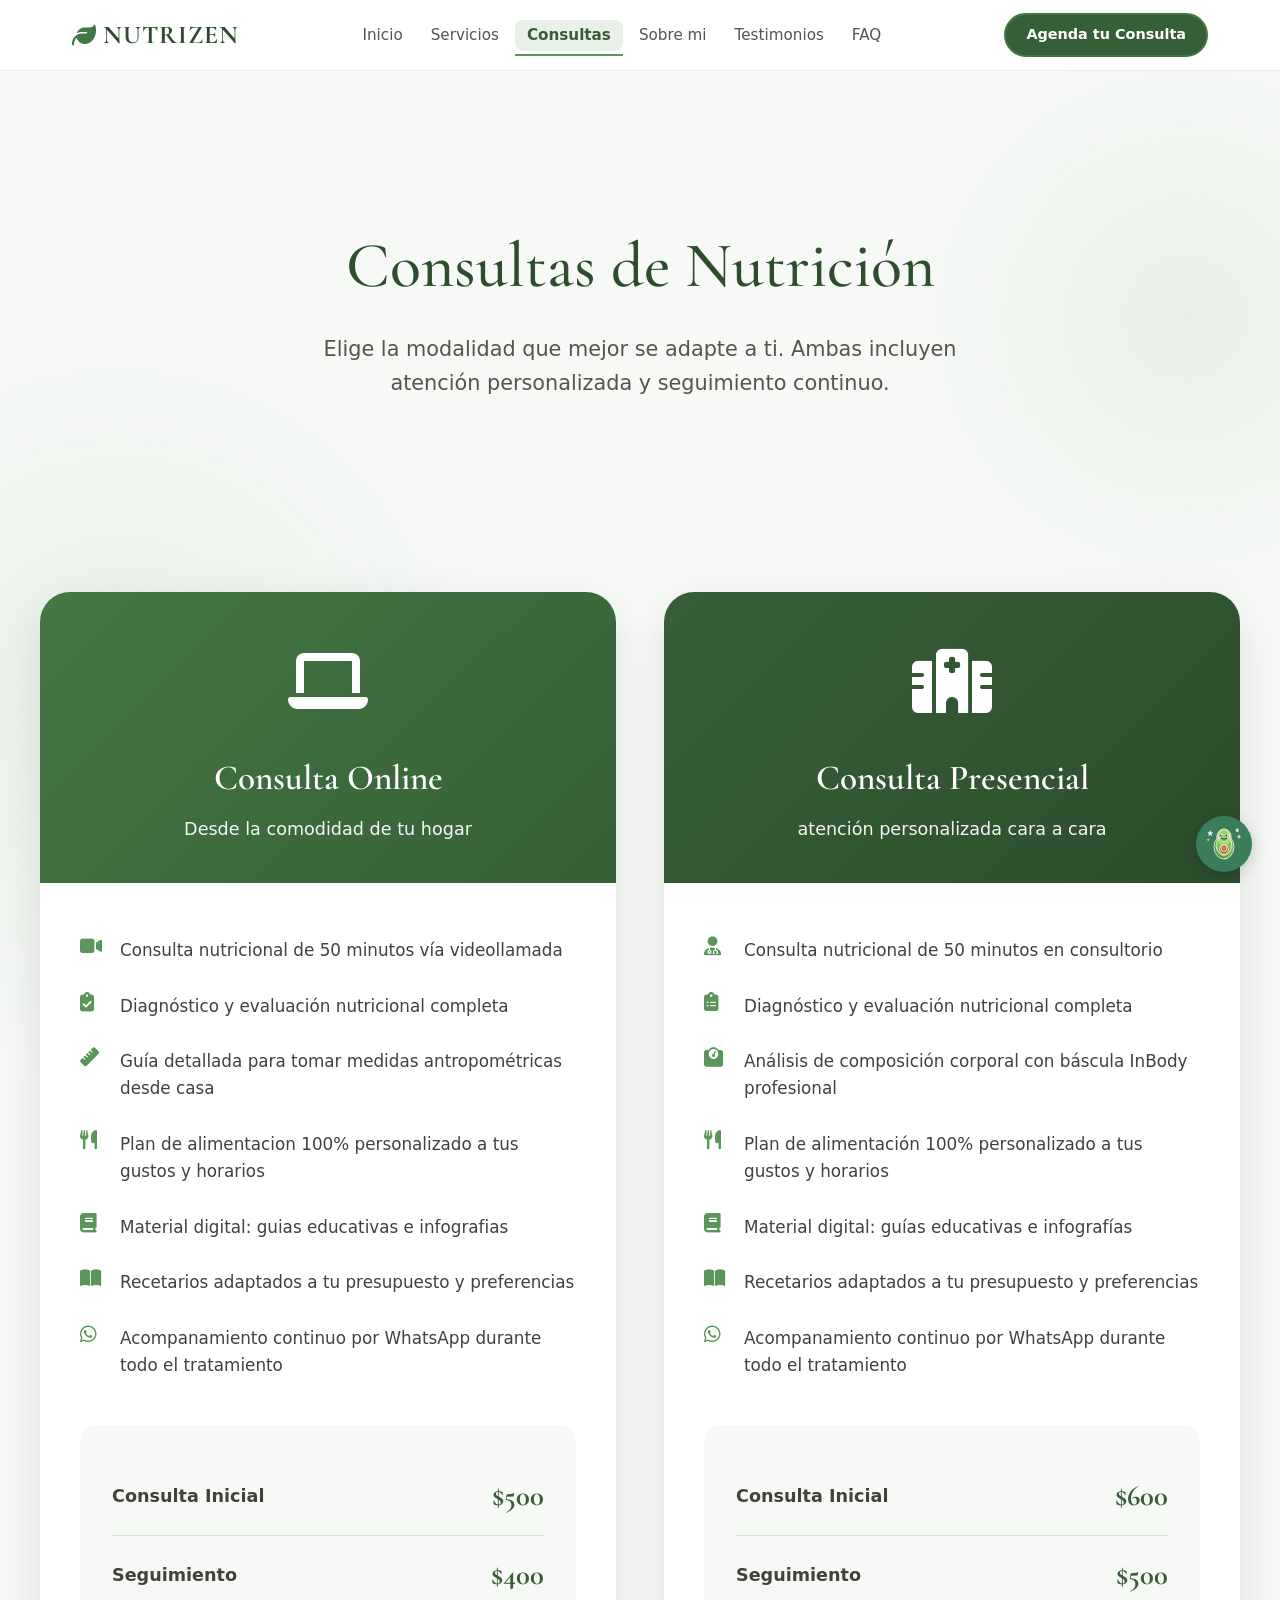
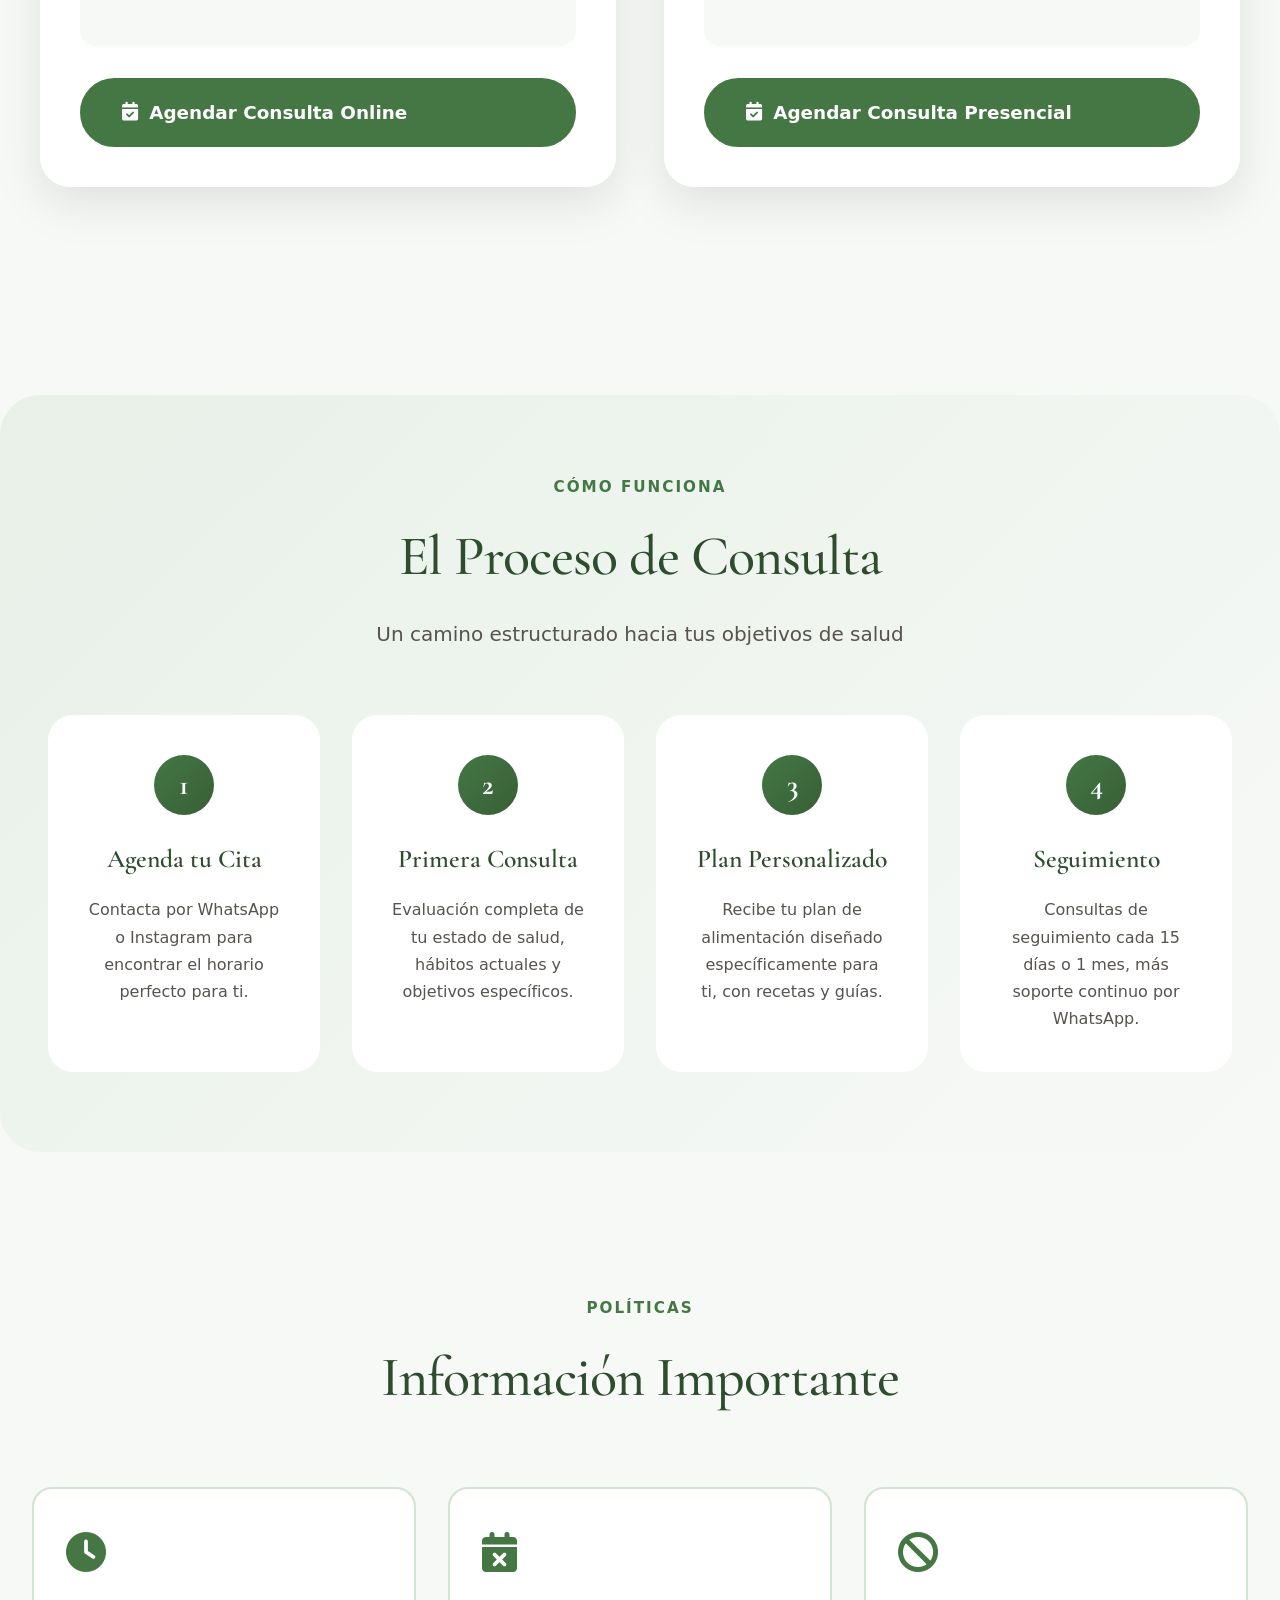
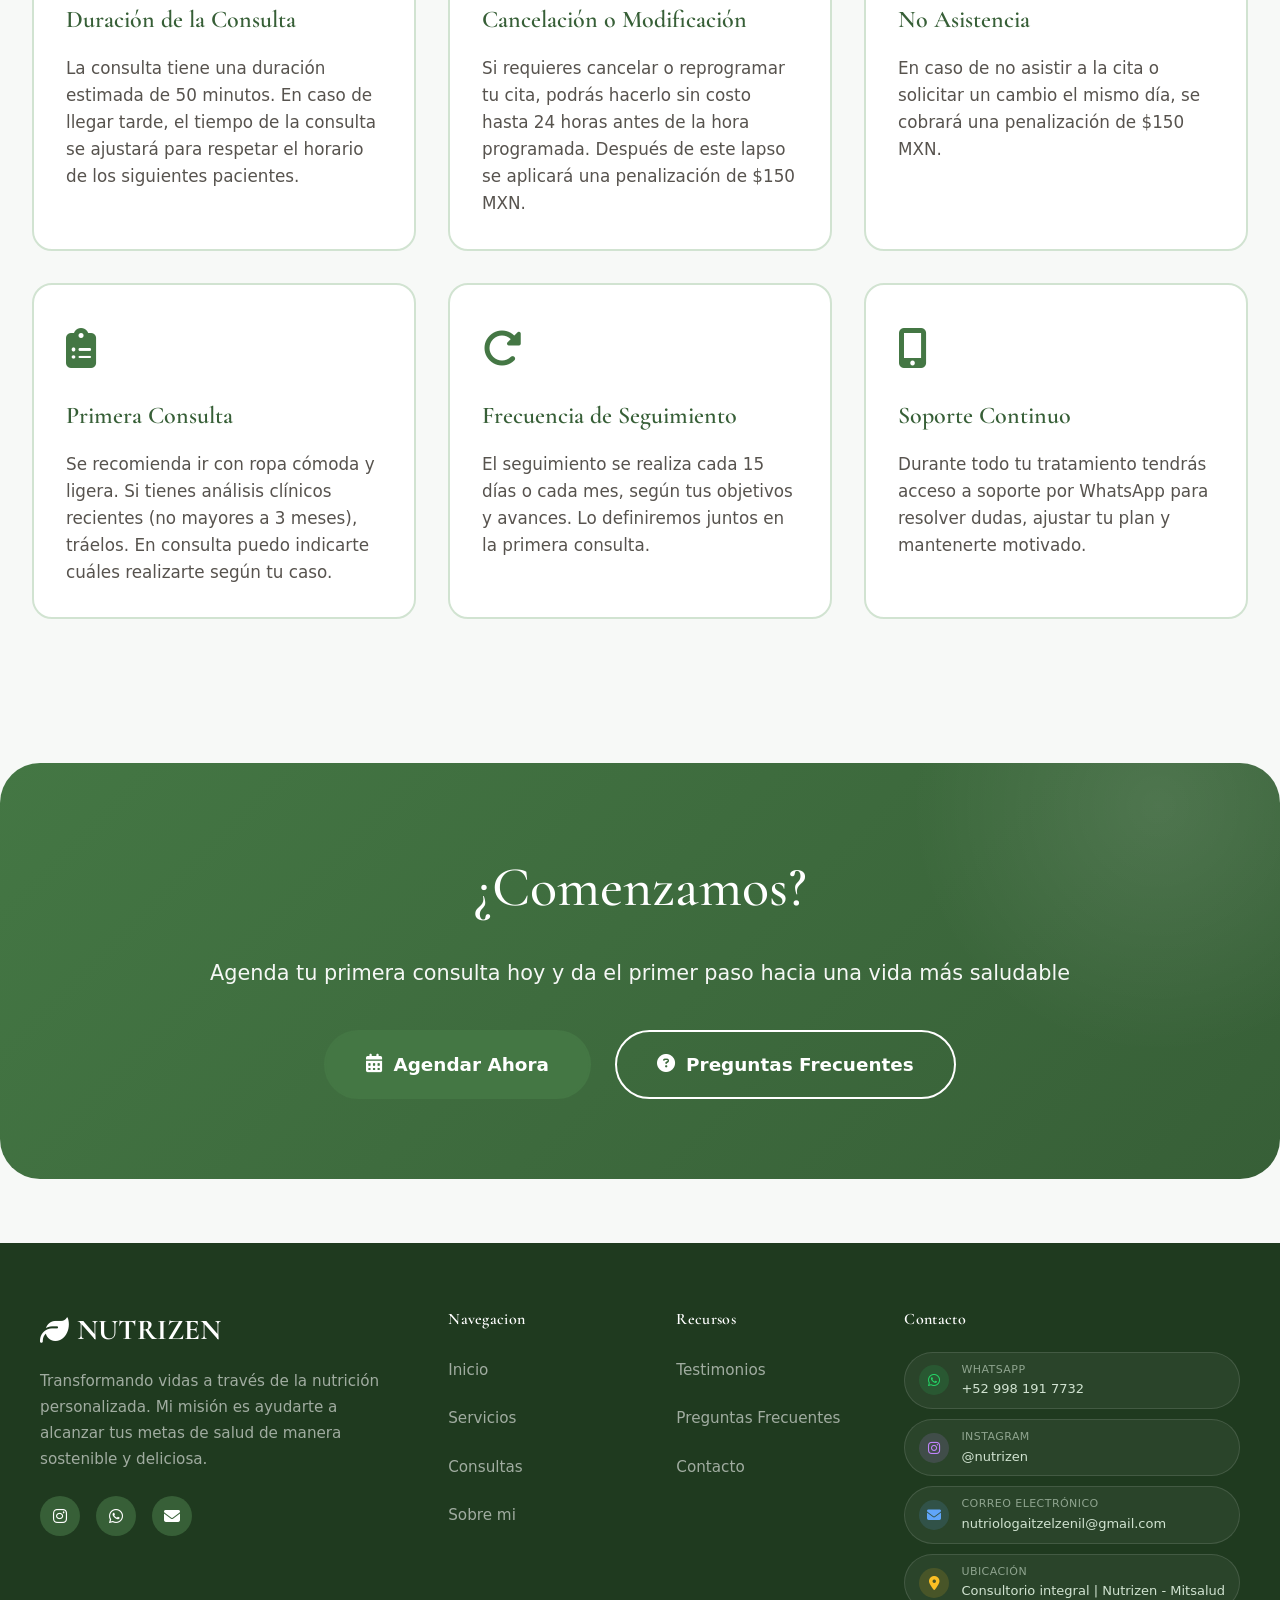
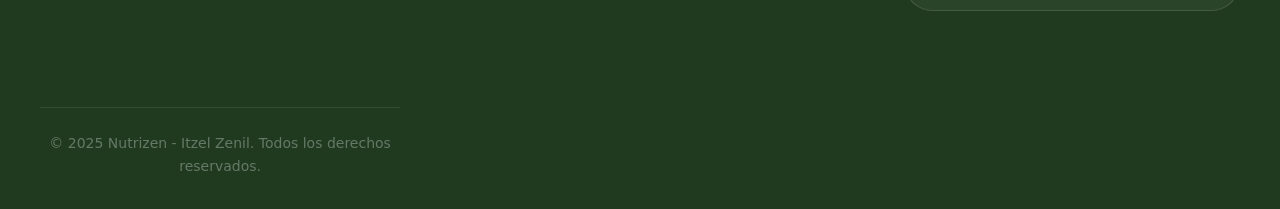
==== commit f267acfe: "Enhance chat widget styles and layout; update FAQ, index, servicios, sobre-mi, and testimonios pages" ====
--- a/consultas.html
+++ b/consultas.html
@@ -7,8 +7,7 @@
     <meta name="description" content="Consultas de Nutrición online y presenciales. Planes personalizados con seguimiento continuo.">
     <link rel="preconnect" href="https://fonts.googleapis.com">
     <link rel="preconnect" href="https://fonts.gstatic.com" crossorigin>
-    <link href="https://fonts.googleapis.com/css2?family=Cormorant+Garamond:wght@300;400;500;600;700&family=Darker+Grotesque:wght@300;400;500;600;700&display=swap" rel="stylesheet">
-    <link rel="stylesheet" href="https://cdnjs.cloudflare.com/ajax/libs/font-awesome/6.4.0/css/all.min.css">
+    <link href="https://fonts.googleapis.com/css2?family=Cormorant+Garamond:wght@300;400;500;600;700&display=swap" rel="stylesheet">    <link rel="stylesheet" href="https://cdnjs.cloudflare.com/ajax/libs/font-awesome/6.4.0/css/all.min.css">
     <link rel="stylesheet" href="css/styles.css">
     <link rel="stylesheet" href="css/consultas.css">
 </head>
--- a/css/styles.css
+++ b/css/styles.css
@@ -1,3 +1,10 @@
+/* =============================================
+   NUTRIZEN · styles.css
+   Solo: variables, reset, tipografía base,
+   header/nav, footer, utilidades globales
+   ============================================= */
+
+/* ── Variables ───────────────────────────── */
 :root {
     --sage-50: #f7f9f7;
     --sage-100: #e8f0e8;
@@ -9,13 +16,7 @@
     --sage-700: #375f37;
     --sage-800: #2d4d2d;
     --sage-900: #1f3a1f;
-    
-    --peach-100: #fff5f0;
-    --peach-200: #ffe4d9;
-    --peach-300: #ffc9b3;
     --peach-400: #ff9d7d;
-    --peach-500: #ff7a52;
-    
     --neutral-50: #fafaf9;
     --neutral-100: #f5f5f4;
     --neutral-200: #e7e5e4;
@@ -26,72 +27,34 @@
     --neutral-700: #44403c;
     --neutral-800: #292524;
     --neutral-900: #1c1917;
-    
     --font-display: 'Cormorant Garamond', serif;
-    --font-body: 'Darker Grotesque', sans-serif;
-}
-
-* {
+    --font-body: 'Segoe UI', system-ui, sans-serif;
+}
+
+/* ── Reset ───────────────────────────────── */
+*, *::before, *::after {
     margin: 0;
     padding: 0;
     box-sizing: border-box;
 }
 
-html {
-    scroll-behavior: smooth;
-}
+html { scroll-behavior: smooth; }
 
 body {
     font-family: var(--font-body);
-    color: var(--neutral-800);
+    color:  #1a1a1a;
     background: var(--sage-50);
     line-height: 1.6;
     overflow-x: hidden;
 }
 
-/* ── Widget isolation — ninguna regla de abajo toca el widget ── */
-#nz-chat-bubble,
-#nz-chat-window,
-#nz-chat-window * {
-    font-family: 'Darker Grotesque', 'Segoe UI', sans-serif !important;
-    animation: none;
-    all: revert;
-    box-sizing: border-box;
-}
-
-/* Revert rompe el layout del widget, así que re-aplicamos solo lo esencial */
-#nz-chat-bubble {
-    all: unset;
-    position: fixed !important;
-    bottom: 28px !important;
-    right: 28px !important;
-    z-index: 9999 !important;
-    width: 56px !important;
-    height: 56px !important;
-    border-radius: 50% !important;
-    background: #3a7d5a !important;
-    color: #fff !important;
-    border: none !important;
-    cursor: pointer !important;
-    display: flex !important;
-    align-items: center !important;
-    justify-content: center !important;
-    box-shadow: 0 4px 16px rgba(0,0,0,0.18) !important;
-    transition: transform 0.2s, background 0.2s !important;
-}
-
-/* Animated background decoration */
+/* ── Background decoration ───────────────── */
 .bg-decoration {
     position: fixed;
-    width: 120%;
-    height: 120%;
-    top: -10%;
-    left: -10%;
-    z-index: -1;
-    opacity: 0.4;
-    pointer-events: none;
-}
-
+    width: 120%; height: 120%;
+    top: -10%; left: -10%;
+    z-index: -1; opacity: 0.4; pointer-events: none;
+}
 .bg-decoration::before,
 .bg-decoration::after {
     content: '';
@@ -100,40 +63,23 @@
     background: radial-gradient(circle, var(--sage-200) 0%, transparent 70%);
     animation: float 20s ease-in-out infinite;
 }
-
-.bg-decoration::before {
-    width: 600px;
-    height: 600px;
-    top: 10%;
-    right: -5%;
-    animation-delay: 0s;
-}
-
-.bg-decoration::after {
-    width: 800px;
-    height: 800px;
-    bottom: -10%;
-    left: -10%;
-    animation-delay: 10s;
-}
-
+.bg-decoration::before { width: 600px; height: 600px; top: 10%; right: -5%; }
+.bg-decoration::after  { width: 800px; height: 800px; bottom: -10%; left: -10%; animation-delay: 10s; }
 @keyframes float {
-    0%, 100% { transform: translate(0, 0) scale(1); }
-    33% { transform: translate(50px, -50px) scale(1.1); }
-    66% { transform: translate(-30px, 30px) scale(0.9); }
-}
-
-/* Header */
+    0%, 100% { transform: translate(0,0) scale(1); }
+    33%       { transform: translate(50px,-50px) scale(1.1); }
+    66%       { transform: translate(-30px,30px) scale(0.9); }
+}
+
+/* ── Header / Nav ────────────────────────── */
 header {
     position: fixed;
-    top: 0;
-    width: 100%;
-    background: rgba(255, 255, 255, 0.95);
+    top: 0; width: 100%;
+    background: rgba(255,255,255,0.95);
     backdrop-filter: blur(10px);
     z-index: 1000;
     border-bottom: 1px solid var(--sage-200);
 }
-
 nav {
     max-width: 1400px;
     margin: 0 auto;
@@ -142,7 +88,6 @@
     align-items: center;
     padding: 1.2rem 2rem;
 }
-
 .logo {
     font-family: var(--font-display);
     font-size: 1.8rem;
@@ -152,48 +97,34 @@
     display: flex;
     align-items: center;
     gap: 0.5rem;
-}
-
-.logo i {
-    font-size: 1.5rem;
-}
-
+    text-decoration: none;
+}
+.logo i { font-size: 1.5rem; }
 .nav-links {
     display: flex;
     gap: 2.5rem;
     list-style: none;
 }
-
 .nav-links a {
     text-decoration: none;
     color: var(--neutral-700);
     font-weight: 500;
     font-size: 1.05rem;
-    transition: color 0.3s ease;
+    transition: color 0.3s;
     position: relative;
 }
-
 .nav-links a.active,
-.nav-links a:hover {
-    color: var(--sage-600);
-}
-
+.nav-links a:hover { color: var(--sage-600); }
 .nav-links a::after {
     content: '';
     position: absolute;
-    bottom: -5px;
-    left: 0;
-    width: 0;
-    height: 2px;
+    bottom: -5px; left: 0;
+    width: 0; height: 2px;
     background: var(--sage-500);
-    transition: width 0.3s ease;
-}
-
+    transition: width 0.3s;
+}
 .nav-links a.active::after,
-.nav-links a:hover::after {
-    width: 100%;
-}
-
+.nav-links a:hover::after { width: 100%; }
 .cta-button {
     background: var(--sage-600);
     color: white;
@@ -201,262 +132,62 @@
     border-radius: 50px;
     text-decoration: none;
     font-weight: 600;
-    transition: all 0.3s ease;
     font-size: 1rem;
     border: 2px solid var(--sage-600);
-}
-
+    transition: all 0.3s;
+}
 .cta-button:hover {
     background: var(--sage-700);
     border-color: var(--sage-700);
     transform: translateY(-2px);
-    box-shadow: 0 8px 20px rgba(90, 150, 89, 0.3);
-}
-
-/* Mobile menu */
+    box-shadow: 0 8px 20px rgba(90,150,89,0.3);
+}
 .menu-toggle {
     display: none;
     flex-direction: column;
     cursor: pointer;
     gap: 5px;
 }
-
 .menu-toggle span {
-    width: 25px;
-    height: 3px;
+    width: 25px; height: 3px;
     background: var(--sage-700);
-    transition: all 0.3s ease;
     border-radius: 3px;
-}
-
-/* Hero Section */
-.hero {
+    transition: all 0.3s;
+}
+
+/* ── Page header (páginas internas) ──────── */
+.page-header {
     margin-top: 80px;
-    padding: 5rem 2rem 4rem;
+    padding: 4rem 2rem 3rem;
     max-width: 1400px;
     margin-left: auto;
     margin-right: auto;
-    display: grid;
-    grid-template-columns: 1fr 1fr;
-    gap: 4rem;
-    align-items: center;
-    min-height: 85vh;
-    animation: fadeIn 1s ease-out;
-}
-
-@keyframes fadeIn {
-    from { opacity: 0; transform: translateY(20px); }
-    to { opacity: 1; transform: translateY(0); }
-}
-
-.hero-content h1 {
-    font-family: var(--font-display);
-    font-size: 4.5rem;
+    text-align: center;
+}
+.page-header h1 {
+    font-family: var(--font-display);
+    font-size: 4rem;
+    color: var(--sage-800);
+    margin-bottom: 1rem;
     font-weight: 500;
-    color: var(--sage-800);
-    line-height: 1.1;
-    margin-bottom: 1.5rem;
-    letter-spacing: -1px;
-    animation: slideUp 0.8s ease-out 0.2s both;
-}
-
-@keyframes slideUp {
-    from { opacity: 0; transform: translateY(30px); }
-    to { opacity: 1; transform: translateY(0); }
-}
-
-.hero-subtitle {
-    font-size: 1.5rem;
+}
+.page-header p {
+    font-size: 1.3rem;
     color: var(--neutral-600);
-    margin-bottom: 1rem;
-    font-weight: 400;
-    animation: slideUp 0.8s ease-out 0.4s both;
-}
-
-.hero-description {
-    font-size: 1.25rem;
-    color: var(--neutral-600);
-    margin-bottom: 2.5rem;
-    line-height: 1.7;
-    animation: slideUp 0.8s ease-out 0.6s both;
-}
-
-.hero-cta-group {
-    display: flex;
-    gap: 1.5rem;
-    animation: slideUp 0.8s ease-out 0.8s both;
-}
-
-/* ── CTAs — scoped to main content only, never touches widget ── */
-main .primary-cta,
-.hero-cta-group .primary-cta,
-.cta-buttons .primary-cta,
-.consultation-cta {
-    background: var(--sage-600);
-    color: white;
-    padding: 1.1rem 2.5rem;
-    border-radius: 50px;
-    text-decoration: none;
-    font-weight: 600;
-    font-size: 1.15rem;
-    transition: all 0.3s ease;
-    display: inline-flex;
-    align-items: center;
-    gap: 0.7rem;
-    border: 2px solid var(--sage-600);
-}
-
-main .primary-cta:hover,
-.hero-cta-group .primary-cta:hover,
-.cta-buttons .primary-cta:hover,
-.consultation-cta:hover {
-    background: var(--sage-700);
-    transform: translateY(-3px);
-    box-shadow: 0 10px 30px rgba(90, 150, 89, 0.4);
-}
-
-main .secondary-cta,
-.hero-cta-group .secondary-cta,
-.cta-buttons .secondary-cta {
-    background: transparent;
-    color: var(--sage-700);
-    padding: 1.1rem 2.5rem;
-    border-radius: 50px;
-    text-decoration: none;
-    font-weight: 600;
-    font-size: 1.15rem;
-    transition: all 0.3s ease;
-    border: 2px solid var(--sage-600);
-    display: inline-flex;
-    align-items: center;
-    gap: 0.7rem;
-}
-
-main .secondary-cta:hover,
-.hero-cta-group .secondary-cta:hover,
-.cta-buttons .secondary-cta:hover {
-    background: var(--sage-50);
-    transform: translateY(-3px);
-}
-
-.secondary-cta-white {
-    color: white !important;
-    border-color: white !important;
-}
-
-.secondary-cta-white:hover {
-    background: rgba(255,255,255,0.15) !important;
-}
-
-.hero-image {
-    position: relative;
-    animation: slideUp 0.8s ease-out 0.4s both;
-}
-
-.hero-image-wrapper {
-    position: relative;
-    border-radius: 300px 300px 20px 20px;
-    overflow: hidden;
-    box-shadow: 0 30px 60px rgba(0, 0, 0, 0.15);
-    border: 8px solid var(--sage-100);
-}
-
-.hero-image img {
-    width: 100%;
-    height: auto;
-    display: block;
-}
-
-.floating-badge {
-    position: absolute;
-    bottom: 30px;
-    right: -20px;
-    background: white;
-    padding: 1.5rem 2rem;
-    border-radius: 20px;
-    box-shadow: 0 15px 40px rgba(0, 0, 0, 0.2);
-    animation: floatBadge 3s ease-in-out infinite;
-    text-align: center;
-}
-
-@keyframes floatBadge {
-    0%, 100% { transform: translateY(0); }
-    50% { transform: translateY(-10px); }
-}
-
-.badge-icon {
-    font-size: 2rem;
-    color: var(--peach-400);
-    margin-bottom: 0.5rem;
-}
-
-.floating-badge h3 {
-    font-family: var(--font-display);
-    font-size: 2rem;
-    color: var(--sage-700);
-    margin-bottom: 0.3rem;
-}
-
-.floating-badge p {
-    color: var(--neutral-600);
-    font-size: 1rem;
-}
-
-/* Stats Section */
-.stats {
-    background: white;
-    padding: 3rem 2rem;
-    margin: 4rem auto;
-    max-width: 1400px;
-    border-radius: 30px;
-    box-shadow: 0 10px 40px rgba(0, 0, 0, 0.08);
-}
-
-.stats-grid {
-    display: grid;
-    grid-template-columns: repeat(auto-fit, minmax(250px, 1fr));
-    gap: 3rem;
-    text-align: center;
-}
-
-.stat-item {
-    display: flex;
-    flex-direction: column;
-    align-items: center;
-}
-
-.stat-icon {
-    font-size: 3rem;
-    color: var(--sage-500);
-    margin-bottom: 1rem;
-}
-
-.stat-item h3 {
-    font-family: var(--font-display);
-    font-size: 3.5rem;
-    color: var(--sage-600);
-    margin-bottom: 0.5rem;
-    font-weight: 600;
-}
-
-.stat-item p {
-    font-size: 1.15rem;
-    color: var(--neutral-600);
-    font-weight: 500;
-}
-
-/* Section styles */
+    max-width: 700px;
+    margin: 0 auto;
+}
+
+/* ── Section base ────────────────────────── */
 section {
     padding: 5rem 2rem;
     max-width: 1400px;
     margin: 0 auto;
 }
-
 .section-header {
     text-align: center;
     margin-bottom: 4rem;
 }
-
 .section-label {
     font-size: 0.95rem;
     color: var(--sage-600);
@@ -465,7 +196,6 @@
     font-weight: 700;
     margin-bottom: 0.8rem;
 }
-
 .section-title {
     font-family: var(--font-display);
     font-size: 3.5rem;
@@ -474,7 +204,6 @@
     font-weight: 500;
     letter-spacing: -1px;
 }
-
 .section-description {
     font-size: 1.25rem;
     color: var(--neutral-600);
@@ -483,181 +212,53 @@
     line-height: 1.7;
 }
 
-/* Features Grid */
-.features-grid {
-    display: grid;
-    grid-template-columns: repeat(auto-fit, minmax(280px, 1fr));
-    gap: 2.5rem;
-}
-
-.feature-card {
-    background: white;
-    padding: 2.5rem;
-    border-radius: 25px;
-    text-align: center;
-    transition: all 0.4s ease;
-    border: 2px solid var(--sage-100);
-}
-
-.feature-card:hover {
-    transform: translateY(-8px);
-    box-shadow: 0 20px 50px rgba(0, 0, 0, 0.12);
-    border-color: var(--sage-300);
-}
-
-.feature-icon {
-    font-size: 3.5rem;
-    color: var(--sage-600);
-    margin-bottom: 1.5rem;
-}
-
-.feature-card h3 {
-    font-family: var(--font-display);
-    font-size: 1.8rem;
-    color: var(--sage-800);
-    margin-bottom: 1rem;
+/* ── CTAs globales ───────────────────────── */
+.primary-cta {
+    background: var(--sage-600);
+    color: white;
+    padding: 1.1rem 2.5rem;
+    border-radius: 50px;
+    text-decoration: none;
     font-weight: 600;
-}
-
-.feature-card p {
-    color: var(--neutral-600);
-    font-size: 1.1rem;
-    line-height: 1.7;
-}
-
-/* Services Preview */
-.services-preview {
-    background: linear-gradient(135deg, var(--sage-100) 0%, var(--sage-50) 100%);
-    border-radius: 40px;
-    padding: 5rem 3rem;
-    margin: 4rem auto;
-}
-
-.services-grid-preview {
-    display: grid;
-    grid-template-columns: repeat(auto-fit, minmax(280px, 1fr));
-    gap: 2rem;
-    margin-top: 3rem;
-}
-
-.service-preview-card {
-    background: white;
-    padding: 2.5rem;
-    border-radius: 25px;
-    text-decoration: none;
-    color: inherit;
-    transition: all 0.4s ease;
-    position: relative;
-    border: 2px solid transparent;
-}
-
-.service-preview-card:hover {
-    transform: translateY(-8px);
-    box-shadow: 0 20px 50px rgba(0, 0, 0, 0.12);
-    border-color: var(--sage-300);
-}
-
-.service-preview-icon {
-    font-size: 3.5rem;
-    color: var(--sage-600);
-    margin-bottom: 1.5rem;
-}
-
-.service-preview-card h3 {
-    font-family: var(--font-display);
-    font-size: 1.8rem;
-    color: var(--sage-800);
-    margin-bottom: 1rem;
+    font-size: 1.15rem;
+    transition: all 0.3s;
+    display: inline-flex;
+    align-items: center;
+    gap: 0.7rem;
+    border: 2px solid var(--sage-600);
+}
+.primary-cta:hover {
+    background: var(--sage-700);
+    transform: translateY(-3px);
+    box-shadow: 0 10px 30px rgba(90,150,89,0.4);
+}
+.secondary-cta {
+    background: transparent;
+    color: var(--sage-700);
+    padding: 1.1rem 2.5rem;
+    border-radius: 50px;
+    text-decoration: none;
     font-weight: 600;
-}
-
-.service-preview-card p {
-    color: var(--neutral-600);
-    font-size: 1.05rem;
-    line-height: 1.6;
-    margin-bottom: 1rem;
-}
-
-.link-arrow {
+    font-size: 1.15rem;
+    transition: all 0.3s;
+    border: 2px solid var(--sage-600);
     display: inline-flex;
     align-items: center;
-    color: var(--sage-600);
-    font-size: 1.2rem;
-    transition: transform 0.3s ease;
-}
-
-.service-preview-card:hover .link-arrow {
-    transform: translateX(5px);
-}
-
-/* Testimonials */
-.testimonials-grid-preview {
-    display: grid;
-    grid-template-columns: repeat(auto-fit, minmax(350px, 1fr));
-    gap: 2.5rem;
-    margin-top: 3rem;
-}
-
-.testimonial-card {
-    background: white;
-    padding: 2.5rem;
-    border-radius: 25px;
-    box-shadow: 0 10px 40px rgba(0, 0, 0, 0.08);
-    position: relative;
-    transition: all 0.3s ease;
-}
-
-.testimonial-card:hover {
-    transform: translateY(-5px);
-    box-shadow: 0 15px 50px rgba(0, 0, 0, 0.12);
-}
-
-.quote-icon {
-    font-size: 3rem;
-    color: var(--sage-200);
-    line-height: 1;
-    margin-bottom: 1rem;
-}
-
-.testimonial-text {
-    font-size: 1.15rem;
-    color: var(--neutral-700);
-    line-height: 1.7;
-    margin-bottom: 1.5rem;
-    font-style: italic;
-}
-
-.testimonial-author {
-    display: flex;
-    align-items: center;
-    gap: 1rem;
-}
-
-.author-avatar {
-    width: 50px;
-    height: 50px;
-    border-radius: 50%;
-    background: linear-gradient(135deg, var(--sage-400), var(--sage-600));
-    display: flex;
-    align-items: center;
-    justify-content: center;
-    color: white;
-    font-weight: 700;
-    font-size: 1.3rem;
-}
-
-.author-info p {
-    font-weight: 600;
-    color: var(--sage-700);
-}
-
-.rating {
-    color: #FFB800;
-    font-size: 1rem;
-    margin-top: 0.3rem;
-}
-
-/* CTA Section */
+    gap: 0.7rem;
+}
+.secondary-cta:hover {
+    background: var(--sage-50);
+    transform: translateY(-3px);
+}
+.secondary-cta-white {
+    color: white !important;
+    border-color: white !important;
+}
+.secondary-cta-white:hover {
+    background: rgba(255,255,255,0.15) !important;
+}
+
+/* ── CTA section (banner verde) ──────────── */
 .cta-section {
     background: linear-gradient(135deg, var(--sage-600) 0%, var(--sage-700) 100%);
     color: white;
@@ -668,42 +269,31 @@
     position: relative;
     overflow: hidden;
 }
-
 .cta-section::before {
     content: '';
     position: absolute;
-    top: -50%;
-    right: -10%;
-    width: 500px;
-    height: 500px;
+    top: -50%; right: -10%;
+    width: 500px; height: 500px;
     background: radial-gradient(circle, rgba(255,255,255,0.1) 0%, transparent 70%);
     border-radius: 50%;
     animation: pulse 4s ease-in-out infinite;
 }
-
 @keyframes pulse {
     0%, 100% { transform: scale(1); opacity: 0.5; }
-    50% { transform: scale(1.1); opacity: 0.8; }
-}
-
-.cta-content {
-    position: relative;
-    z-index: 1;
-}
-
+    50%       { transform: scale(1.1); opacity: 0.8; }
+}
+.cta-content { position: relative; z-index: 1; }
 .cta-content h2 {
     font-family: var(--font-display);
     font-size: 3.5rem;
     margin-bottom: 1.5rem;
     font-weight: 500;
 }
-
 .cta-content p {
     font-size: 1.3rem;
     margin-bottom: 2.5rem;
     opacity: 0.95;
 }
-
 .cta-buttons {
     display: flex;
     gap: 1.5rem;
@@ -711,14 +301,13 @@
     flex-wrap: wrap;
 }
 
-/* Footer */
+/* ── Footer ──────────────────────────────── */
 footer {
     background: var(--sage-900);
     color: white;
     padding: 3rem 2rem 2rem;
     margin-top: 5rem;
 }
-
 .footer-content {
     max-width: 1400px;
     margin: 0 auto;
@@ -727,7 +316,6 @@
     gap: 3rem;
     margin-bottom: 2rem;
 }
-
 .footer-about h3 {
     font-family: var(--font-display);
     font-size: 2rem;
@@ -736,62 +324,45 @@
     align-items: center;
     gap: 0.5rem;
 }
-
 .footer-about p {
     opacity: 0.8;
     line-height: 1.7;
     margin-bottom: 1.5rem;
 }
-
-.footer-social {
-    display: flex;
-    gap: 1rem;
-}
-
+.footer-social { display: flex; gap: 1rem; }
 .footer-social a {
-    width: 45px;
-    height: 45px;
+    width: 45px; height: 45px;
     border-radius: 50%;
-    background: rgba(255, 255, 255, 0.1);
+    background: rgba(255,255,255,0.1);
     display: flex;
     align-items: center;
     justify-content: center;
     color: white;
     font-size: 1.3rem;
-    transition: all 0.3s ease;
-    text-decoration: none;
-}
-
+    transition: all 0.3s;
+    text-decoration: none;
+}
 .footer-social a:hover {
     background: var(--sage-600);
     transform: translateY(-3px);
 }
-
 .footer-links h4,
 .footer-contact h4 {
     font-family: var(--font-display);
     font-size: 1.3rem;
     margin-bottom: 1rem;
 }
-
 .footer-links ul,
-.footer-contact ul {
-    list-style: none;
-}
-
+.footer-contact ul { list-style: none; }
 .footer-links a {
     color: white;
     text-decoration: none;
     opacity: 0.8;
-    transition: opacity 0.3s ease;
+    transition: opacity 0.3s;
     display: block;
     padding: 0.4rem 0;
 }
-
-.footer-links a:hover {
-    opacity: 1;
-}
-
+.footer-links a:hover { opacity: 1; }
 .footer-contact ul li {
     display: flex;
     align-items: center;
@@ -799,49 +370,39 @@
     padding: 0.4rem 0;
     opacity: 0.8;
 }
-
 .footer-contact ul li i {
     font-size: 1.2rem;
     color: var(--sage-400);
 }
-
 .footer-bottom {
     max-width: 1400px;
     margin: 0 auto;
     padding-top: 2rem;
-    border-top: 1px solid rgba(255, 255, 255, 0.1);
+    border-top: 1px solid rgba(255,255,255,0.1);
     text-align: center;
     opacity: 0.7;
 }
 
-/* Contact pills (footer) */
-.contact-pills {
-    display: flex;
-    flex-direction: column;
-    gap: 10px;
-}
-
+/* ── Footer pills ────────────────────────── */
+.contact-pills { display: flex; flex-direction: column; gap: 10px; }
 .pill {
     display: flex;
     align-items: center;
     gap: 12px;
-    background: rgba(255, 255, 255, 0.05);
-    border: 0.5px solid rgba(255, 255, 255, 0.12);
+    background: rgba(255,255,255,0.05);
+    border: 0.5px solid rgba(255,255,255,0.12);
     border-radius: 50px;
     padding: 8px 14px;
     text-decoration: none;
     color: inherit;
     transition: background 0.2s, border-color 0.2s;
 }
-
 .pill:hover {
-    background: rgba(255, 255, 255, 0.1);
-    border-color: rgba(255, 255, 255, 0.25);
-}
-
+    background: rgba(255,255,255,0.1);
+    border-color: rgba(255,255,255,0.25);
+}
 .pill-icon {
-    width: 30px;
-    height: 30px;
+    width: 30px; height: 30px;
     border-radius: 50%;
     display: flex;
     align-items: center;
@@ -849,19 +410,11 @@
     font-size: 14px;
     flex-shrink: 0;
 }
-
-.pill-icon--wa  { background: rgba(37, 211, 102, 0.15); color: #25d366; }
-.pill-icon--ig  { background: rgba(192, 132, 252, 0.15); color: #c084fc; }
-.pill-icon--em  { background: rgba(96, 165, 250, 0.15);  color: #60a5fa; }
-.pill-icon--loc { background: rgba(251, 191, 36, 0.15);  color: #fbbf24; }
-
-.pill-text {
-    display: flex;
-    flex-direction: column;
-    gap: 1px;
-    min-width: 0;
-}
-
+.pill-icon--wa  { background: rgba(37,211,102,0.15);  color: #25d366; }
+.pill-icon--ig  { background: rgba(192,132,252,0.15); color: #c084fc; }
+.pill-icon--em  { background: rgba(96,165,250,0.15);  color: #60a5fa; }
+.pill-icon--loc { background: rgba(251,191,36,0.15);  color: #fbbf24; }
+.pill-text { display: flex; flex-direction: column; gap: 1px; min-width: 0; }
 .pill-label {
     font-size: 11px;
     opacity: 0.6;
@@ -869,7 +422,6 @@
     text-transform: uppercase;
     white-space: nowrap;
 }
-
 .pill-name {
     font-size: 13px;
     white-space: nowrap;
@@ -877,68 +429,28 @@
     text-overflow: ellipsis;
 }
 
-/* Page Header */
-.page-header {
-    margin-top: 80px;
-    padding: 4rem 2rem 3rem;
-    max-width: 1400px;
-    margin-left: auto;
-    margin-right: auto;
-    text-align: center;
-}
-
-.page-header h1 {
-    font-family: var(--font-display);
-    font-size: 4rem;
-    color: var(--sage-800);
-    margin-bottom: 1rem;
-    font-weight: 500;
-}
-
-.page-header p {
-    font-size: 1.3rem;
-    color: var(--neutral-600);
-    max-width: 700px;
-    margin: 0 auto;
-}
-
-/* Responsive */
+/* ── Responsive ──────────────────────────── */
 @media (max-width: 1024px) {
-    .hero {
-        grid-template-columns: 1fr;
-        gap: 3rem;
-        text-align: center;
-    }
-    .hero-content h1 { font-size: 3.5rem; }
-    .hero-cta-group { justify-content: center; }
     .footer-content { grid-template-columns: 1fr 1fr; }
 }
-
 @media (max-width: 768px) {
     nav { padding: 1rem; }
     .nav-links {
         display: none;
         position: absolute;
-        top: 100%;
-        left: 0;
-        right: 0;
+        top: 100%; left: 0; right: 0;
         background: white;
         flex-direction: column;
         padding: 2rem;
-        box-shadow: 0 10px 30px rgba(0, 0, 0, 0.1);
+        box-shadow: 0 10px 30px rgba(0,0,0,0.1);
         gap: 1rem;
     }
     .nav-links.active { display: flex; }
     .menu-toggle { display: flex; }
     .cta-button { display: none; }
-    .hero-content h1 { font-size: 2.8rem; }
     .section-title { font-size: 2.5rem; }
     .page-header h1 { font-size: 2.8rem; }
-    .hero-cta-group, .cta-buttons { flex-direction: column; }
-    .services-grid-preview,
-    .testimonials-grid-preview,
-    .features-grid { grid-template-columns: 1fr; }
-    .floating-badge { right: 50%; transform: translateX(50%); }
+    .cta-buttons { flex-direction: column; }
     .footer-content { grid-template-columns: 1fr; }
     .cta-content h2 { font-size: 2.5rem; }
 }
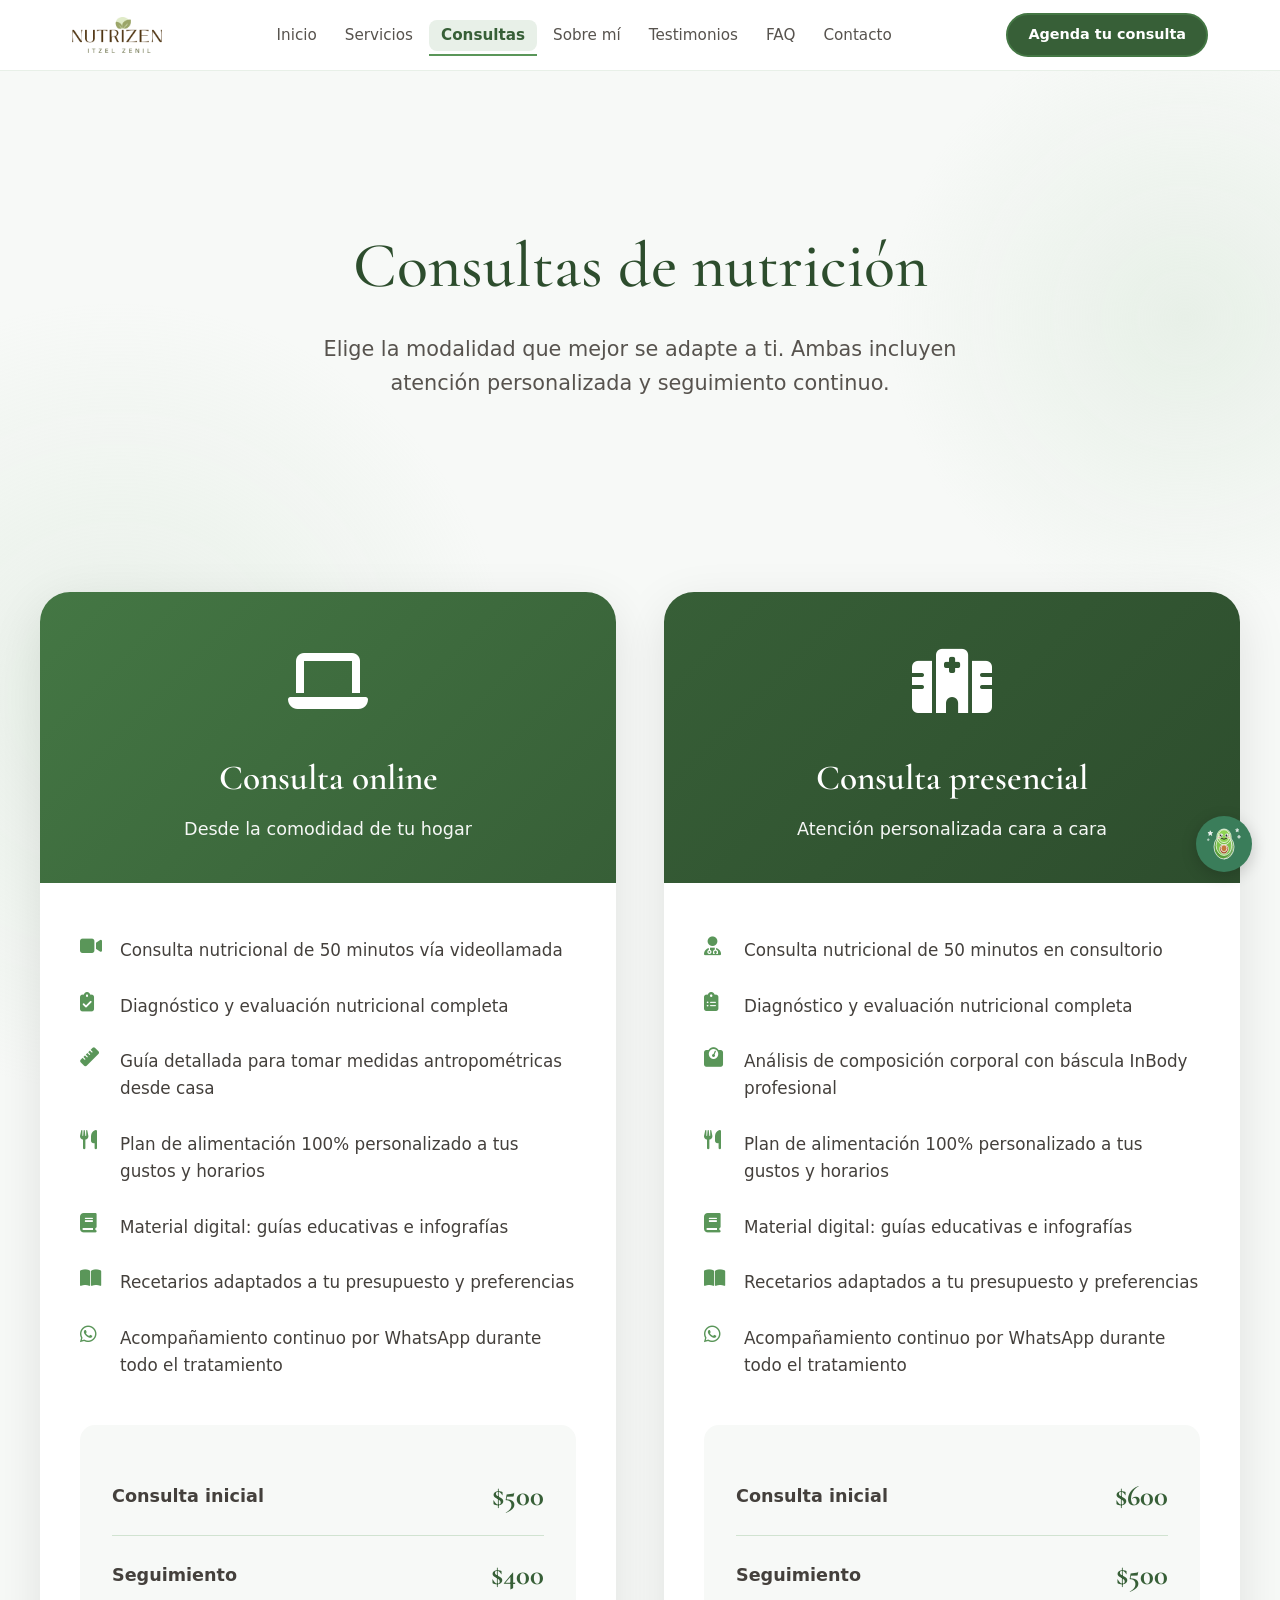
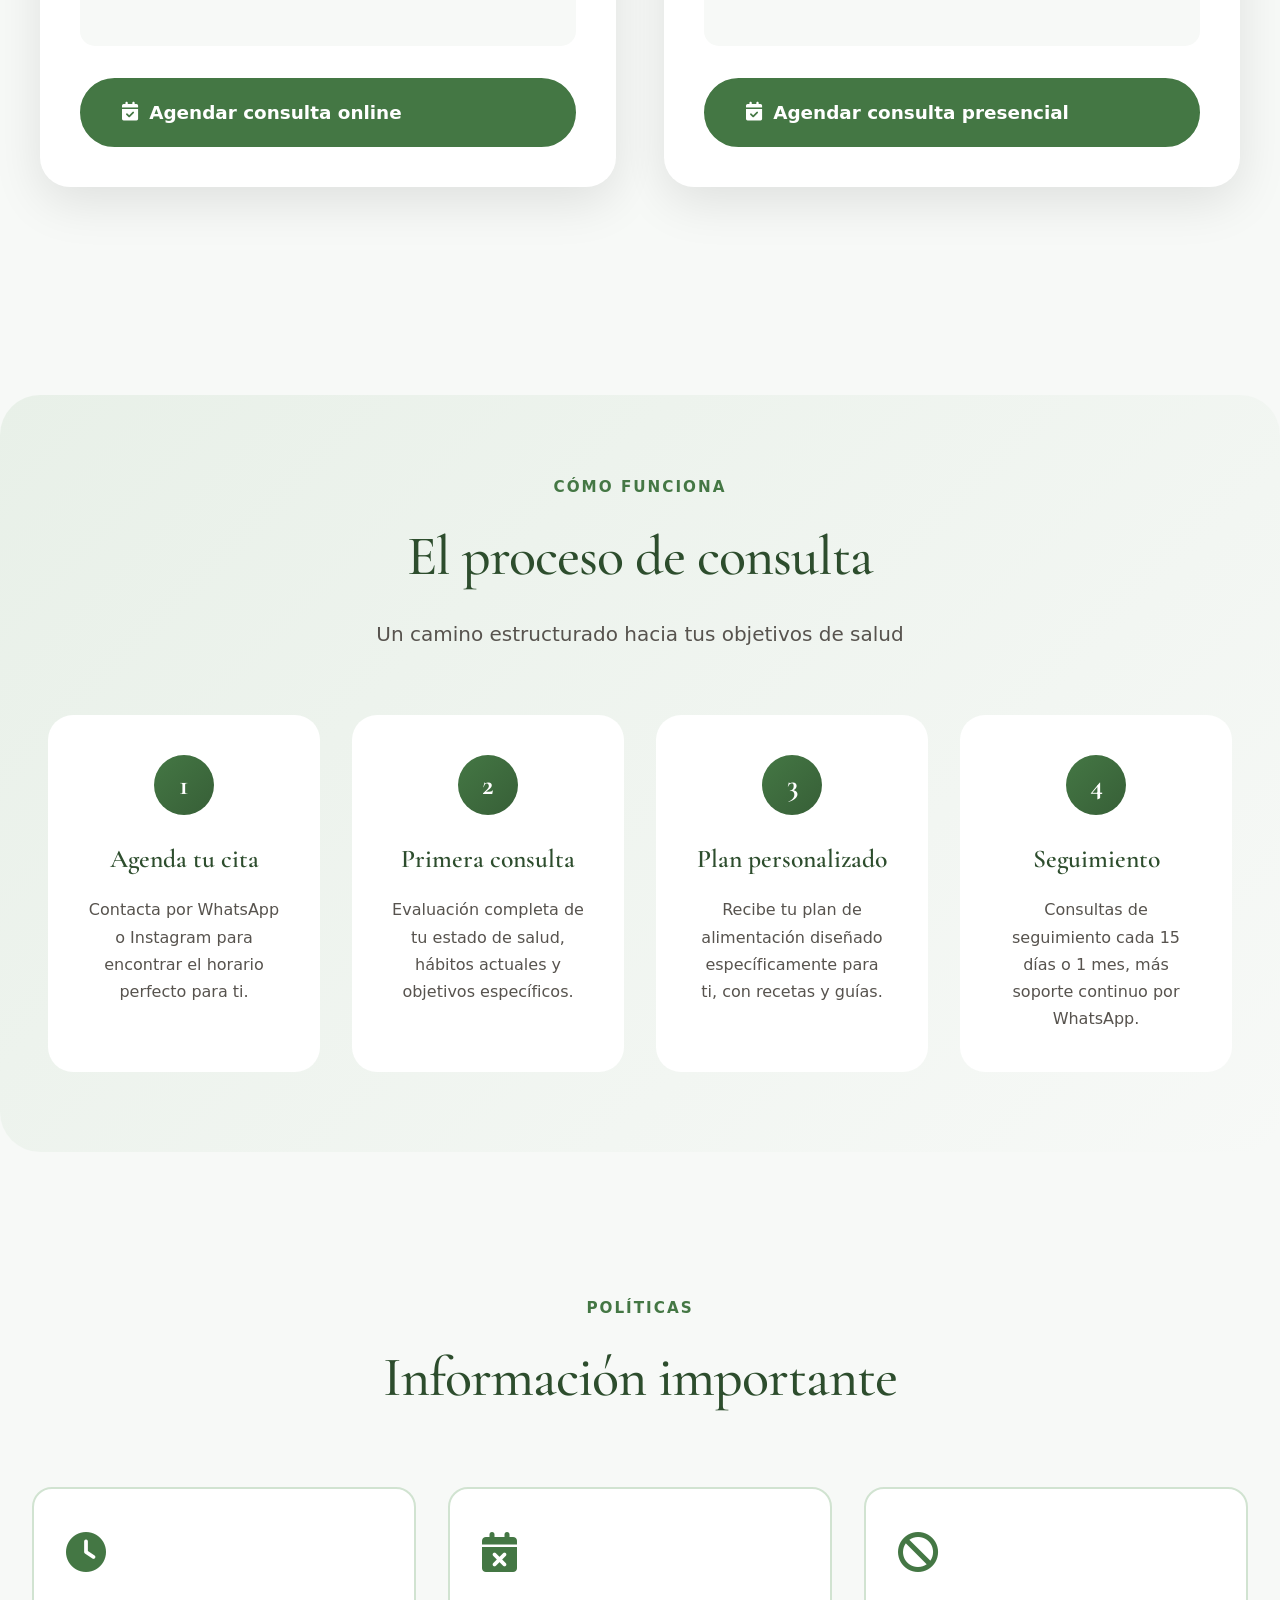
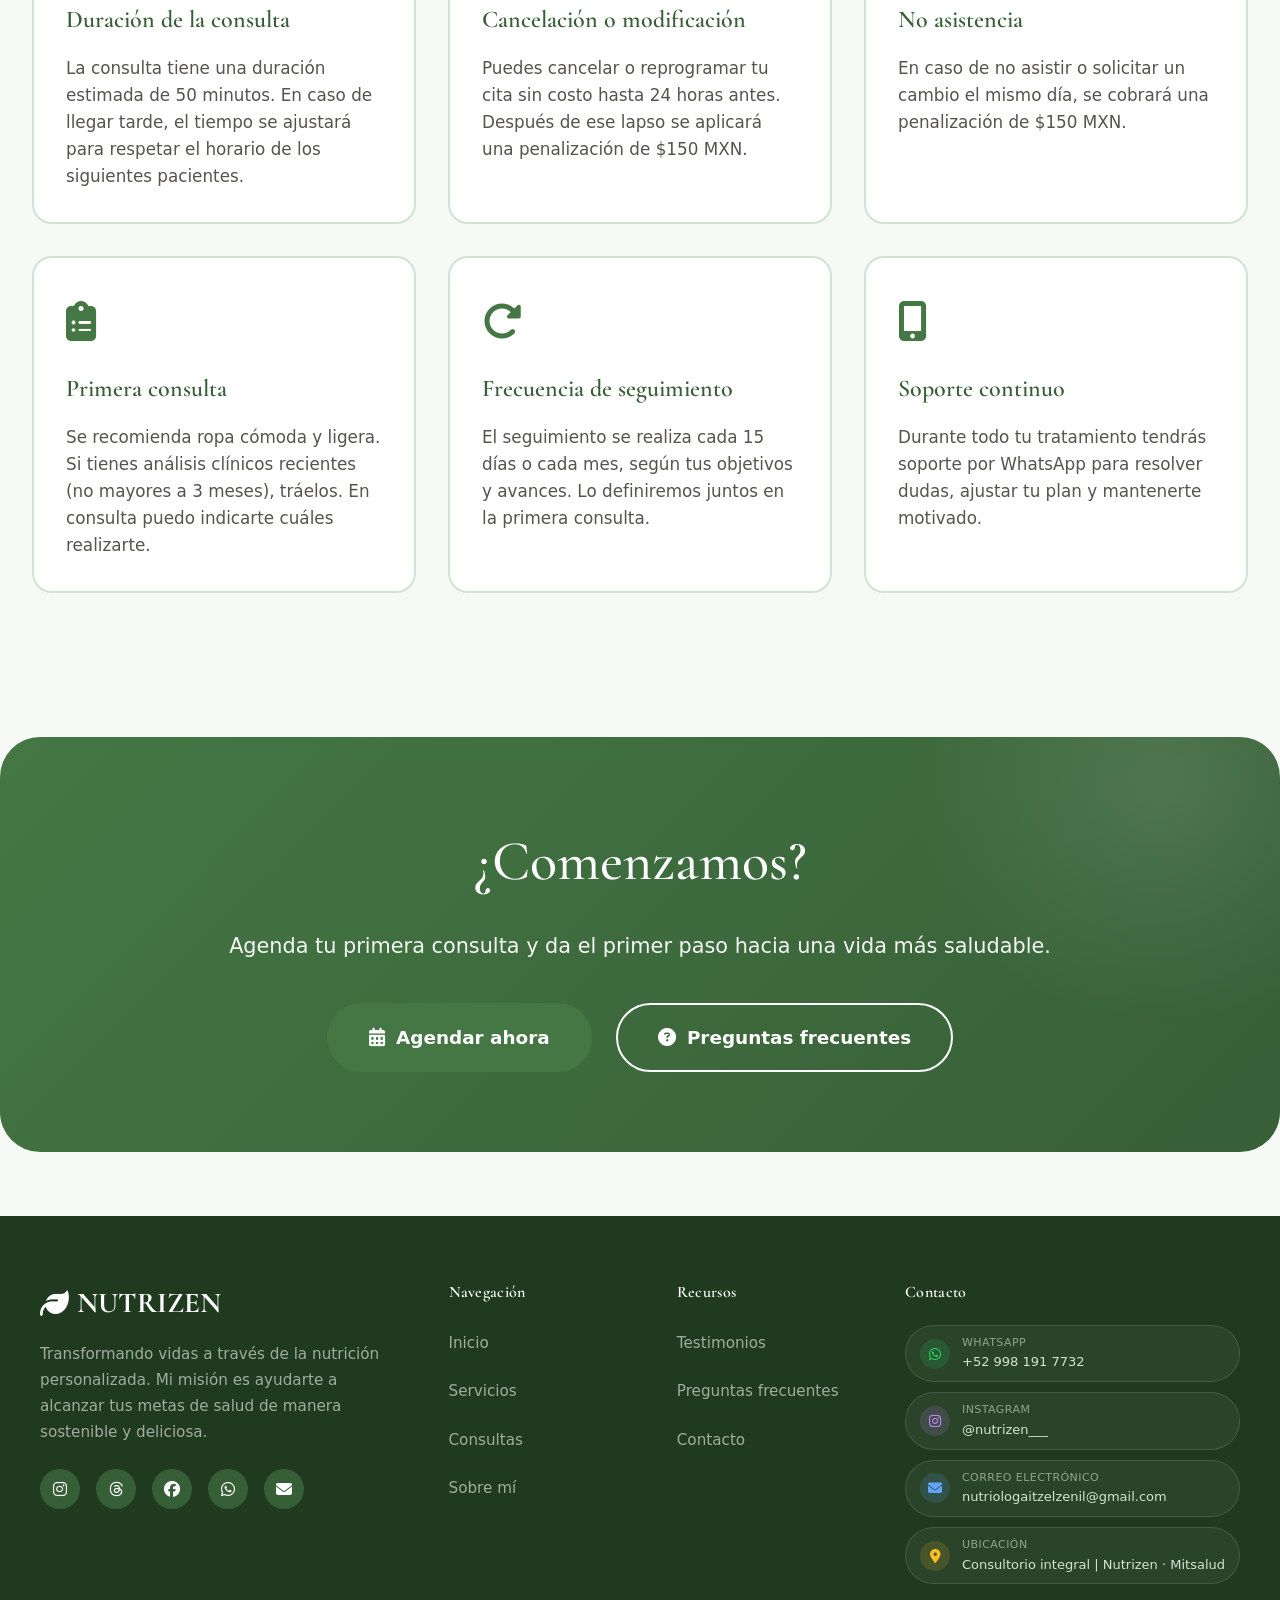
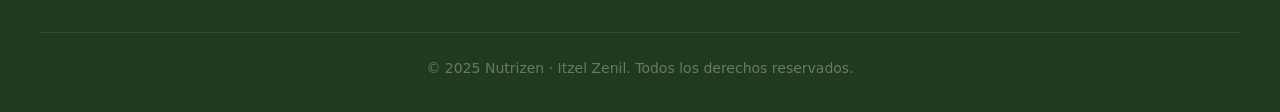
==== commit 6aff3258: "Refactor footer and header components for improved structure and styling; update contact page with n" ====
--- a/consultas.html
+++ b/consultas.html
@@ -5,9 +5,8 @@
     <meta name="viewport" content="width=device-width, initial-scale=1.0">
     <title>Consultas | Nutrizen - Itzel Zenil</title>
     <meta name="description" content="Consultas de Nutrición online y presenciales. Planes personalizados con seguimiento continuo.">
-    <link rel="preconnect" href="https://fonts.googleapis.com">
-    <link rel="preconnect" href="https://fonts.gstatic.com" crossorigin>
-    <link href="https://fonts.googleapis.com/css2?family=Cormorant+Garamond:wght@300;400;500;600;700&display=swap" rel="stylesheet">    <link rel="stylesheet" href="https://cdnjs.cloudflare.com/ajax/libs/font-awesome/6.4.0/css/all.min.css">
+    <link href="https://fonts.googleapis.com/css2?family=Cormorant+Garamond:wght@300;400;500;600;700&display=swap" rel="stylesheet">
+    <link rel="stylesheet" href="https://cdnjs.cloudflare.com/ajax/libs/font-awesome/6.4.0/css/all.min.css">
     <link rel="stylesheet" href="css/styles.css">
     <link rel="stylesheet" href="css/consultas.css">
 </head>
@@ -16,7 +15,7 @@
     <div id="header-placeholder"></div>
     <main>
         <div class="page-header">
-            <h1>Consultas de Nutrición</h1>
+            <h1>Consultas de nutrición</h1>
             <p>Elige la modalidad que mejor se adapte a ti. Ambas incluyen atención personalizada y seguimiento continuo.</p>
         </div>
         <section>
@@ -24,7 +23,7 @@
                 <div class="consultation-card">
                     <div class="consultation-header">
                         <div class="consultation-icon"><i class="fas fa-laptop"></i></div>
-                        <h3>Consulta Online</h3>
+                        <h3>Consulta online</h3>
                         <p class="consultation-tagline">Desde la comodidad de tu hogar</p>
                     </div>
                     <div class="consultation-body">
@@ -32,14 +31,14 @@
                             <li><i class="fas fa-video"></i> Consulta nutricional de 50 minutos vía videollamada</li>
                             <li><i class="fas fa-clipboard-check"></i> Diagnóstico y evaluación nutricional completa</li>
                             <li><i class="fas fa-ruler"></i> Guía detallada para tomar medidas antropométricas desde casa</li>
-                            <li><i class="fas fa-utensils"></i> Plan de alimentacion 100% personalizado a tus gustos y horarios</li>
-                            <li><i class="fas fa-book"></i> Material digital: guias educativas e infografias</li>
+                            <li><i class="fas fa-utensils"></i> Plan de alimentación 100% personalizado a tus gustos y horarios</li>
+                            <li><i class="fas fa-book"></i> Material digital: guías educativas e infografías</li>
                             <li><i class="fas fa-book-open"></i> Recetarios adaptados a tu presupuesto y preferencias</li>
-                            <li><i class="fab fa-whatsapp"></i> Acompanamiento continuo por WhatsApp durante todo el tratamiento</li>
+                            <li><i class="fab fa-whatsapp"></i> Acompañamiento continuo por WhatsApp durante todo el tratamiento</li>
                         </ul>
                         <div class="pricing-section">
                             <div class="pricing-item">
-                                <span class="pricing-label">Consulta Inicial</span>
+                                <span class="pricing-label">Consulta inicial</span>
                                 <span class="pricing-amount">$500</span>
                             </div>
                             <div class="pricing-item">
@@ -47,17 +46,17 @@
                                 <span class="pricing-amount">$400</span>
                             </div>
                         </div>
-                        <a href="contacto.html" class="primary-cta consultation-cta">
+                        <a href="#" class="primary-cta consultation-cta nz-agendar">
                             <i class="fas fa-calendar-check"></i>
-                            Agendar Consulta Online
+                            Agendar consulta online
                         </a>
                     </div>
                 </div>
                 <div class="consultation-card">
                     <div class="consultation-header consultation-header-dark">
                         <div class="consultation-icon"><i class="fas fa-hospital"></i></div>
-                        <h3>Consulta Presencial</h3>
-                        <p class="consultation-tagline">atención personalizada cara a cara</p>
+                        <h3>Consulta presencial</h3>
+                        <p class="consultation-tagline">Atención personalizada cara a cara</p>
                     </div>
                     <div class="consultation-body">
                         <ul class="consultation-features">
@@ -67,11 +66,11 @@
                             <li><i class="fas fa-utensils"></i> Plan de alimentación 100% personalizado a tus gustos y horarios</li>
                             <li><i class="fas fa-book"></i> Material digital: guías educativas e infografías</li>
                             <li><i class="fas fa-book-open"></i> Recetarios adaptados a tu presupuesto y preferencias</li>
-                            <li><i class="fab fa-whatsapp"></i> Acompanamiento continuo por WhatsApp durante todo el tratamiento</li>
+                            <li><i class="fab fa-whatsapp"></i> Acompañamiento continuo por WhatsApp durante todo el tratamiento</li>
                         </ul>
                         <div class="pricing-section">
                             <div class="pricing-item">
-                                <span class="pricing-label">Consulta Inicial</span>
+                                <span class="pricing-label">Consulta inicial</span>
                                 <span class="pricing-amount">$600</span>
                             </div>
                             <div class="pricing-item">
@@ -79,34 +78,35 @@
                                 <span class="pricing-amount">$500</span>
                             </div>
                         </div>
-                        <a href="contacto.html" class="primary-cta consultation-cta">
+                        <a href="#" class="primary-cta consultation-cta nz-agendar">
                             <i class="fas fa-calendar-check"></i>
-                            Agendar Consulta Presencial
+                            Agendar consulta presencial
                         </a>
                     </div>
                 </div>
             </div>
         </section>
+
         <section class="process-section">
             <div class="section-header">
-                <div class="section-label">Cómo Funciona</div>
-                <h2 class="section-title">El Proceso de Consulta</h2>
+                <div class="section-label">Cómo funciona</div>
+                <h2 class="section-title">El proceso de consulta</h2>
                 <p class="section-description">Un camino estructurado hacia tus objetivos de salud</p>
             </div>
             <div class="process-steps">
                 <div class="process-step">
                     <div class="step-number">1</div>
-                    <h4>Agenda tu Cita</h4>
+                    <h4>Agenda tu cita</h4>
                     <p>Contacta por WhatsApp o Instagram para encontrar el horario perfecto para ti.</p>
                 </div>
                 <div class="process-step">
                     <div class="step-number">2</div>
-                    <h4>Primera Consulta</h4>
+                    <h4>Primera consulta</h4>
                     <p>Evaluación completa de tu estado de salud, hábitos actuales y objetivos específicos.</p>
                 </div>
                 <div class="process-step">
                     <div class="step-number">3</div>
-                    <h4>Plan Personalizado</h4>
+                    <h4>Plan personalizado</h4>
                     <p>Recibe tu plan de alimentación diseñado específicamente para ti, con recetas y guías.</p>
                 </div>
                 <div class="process-step">
@@ -116,56 +116,58 @@
                 </div>
             </div>
         </section>
+
         <section>
             <div class="section-header">
                 <div class="section-label">Políticas</div>
-                <h2 class="section-title">Información Importante</h2>
+                <h2 class="section-title">Información importante</h2>
             </div>
             <div class="policies-grid">
                 <div class="policy-card">
                     <div class="policy-icon"><i class="fas fa-clock"></i></div>
-                    <h4>Duración de la Consulta</h4>
-                    <p>La consulta tiene una duración estimada de 50 minutos. En caso de llegar tarde, el tiempo de la consulta se ajustará para respetar el horario de los siguientes pacientes.</p>
+                    <h4>Duración de la consulta</h4>
+                    <p>La consulta tiene una duración estimada de 50 minutos. En caso de llegar tarde, el tiempo se ajustará para respetar el horario de los siguientes pacientes.</p>
                 </div>
                 <div class="policy-card">
                     <div class="policy-icon"><i class="fas fa-calendar-times"></i></div>
-                    <h4>Cancelación o Modificación</h4>
-                    <p>Si requieres cancelar o reprogramar tu cita, podrás hacerlo sin costo hasta 24 horas antes de la hora programada. Después de este lapso se aplicará una penalización de $150 MXN.</p>
+                    <h4>Cancelación o modificación</h4>
+                    <p>Puedes cancelar o reprogramar tu cita sin costo hasta 24 horas antes. Después de ese lapso se aplicará una penalización de $150 MXN.</p>
                 </div>
                 <div class="policy-card">
                     <div class="policy-icon"><i class="fas fa-ban"></i></div>
-                    <h4>No Asistencia</h4>
-                    <p>En caso de no asistir a la cita o solicitar un cambio el mismo día, se cobrará una penalización de $150 MXN.</p>
+                    <h4>No asistencia</h4>
+                    <p>En caso de no asistir o solicitar un cambio el mismo día, se cobrará una penalización de $150 MXN.</p>
                 </div>
                 <div class="policy-card">
                     <div class="policy-icon"><i class="fas fa-clipboard-list"></i></div>
-                    <h4>Primera Consulta</h4>
-                    <p>Se recomienda ir con ropa cómoda y ligera. Si tienes análisis clínicos recientes (no mayores a 3 meses), tráelos. En consulta puedo indicarte cuáles realizarte según tu caso.</p>
+                    <h4>Primera consulta</h4>
+                    <p>Se recomienda ropa cómoda y ligera. Si tienes análisis clínicos recientes (no mayores a 3 meses), tráelos. En consulta puedo indicarte cuáles realizarte.</p>
                 </div>
                 <div class="policy-card">
                     <div class="policy-icon"><i class="fas fa-redo-alt"></i></div>
-                    <h4>Frecuencia de Seguimiento</h4>
+                    <h4>Frecuencia de seguimiento</h4>
                     <p>El seguimiento se realiza cada 15 días o cada mes, según tus objetivos y avances. Lo definiremos juntos en la primera consulta.</p>
                 </div>
                 <div class="policy-card">
                     <div class="policy-icon"><i class="fas fa-mobile-alt"></i></div>
-                    <h4>Soporte Continuo</h4>
-                    <p>Durante todo tu tratamiento tendrás acceso a soporte por WhatsApp para resolver dudas, ajustar tu plan y mantenerte motivado.</p>
+                    <h4>Soporte continuo</h4>
+                    <p>Durante todo tu tratamiento tendrás soporte por WhatsApp para resolver dudas, ajustar tu plan y mantenerte motivado.</p>
                 </div>
             </div>
         </section>
+
         <section class="cta-section">
             <div class="cta-content">
                 <h2>¿Comenzamos?</h2>
-                <p>Agenda tu primera consulta hoy y da el primer paso hacia una vida más saludable</p>
+                <p>Agenda tu primera consulta y da el primer paso hacia una vida más saludable.</p>
                 <div class="cta-buttons">
-                    <a href="contacto.html" class="primary-cta">
+                    <a href="#" class="primary-cta nz-agendar">
                         <i class="fas fa-calendar-alt"></i>
-                        Agendar Ahora
+                        Agendar ahora
                     </a>
                     <a href="faq.html" class="secondary-cta secondary-cta-white">
                         <i class="fas fa-question-circle"></i>
-                        Preguntas Frecuentes
+                        Preguntas frecuentes
                     </a>
                 </div>
             </div>
@@ -174,6 +176,6 @@
     <div id="footer-placeholder"></div>
     <script src="js/components.js"></script>
     <script src="js/script.js"></script>
-    <script src="js/nutrizen-chat-widget.js" data-webhook=""></script>
+    <script src="js/nutrizen-chat-widget.js" data-webhook="__WEBHOOK_URL__"></script>
 </body>
-</html>
+</html>
